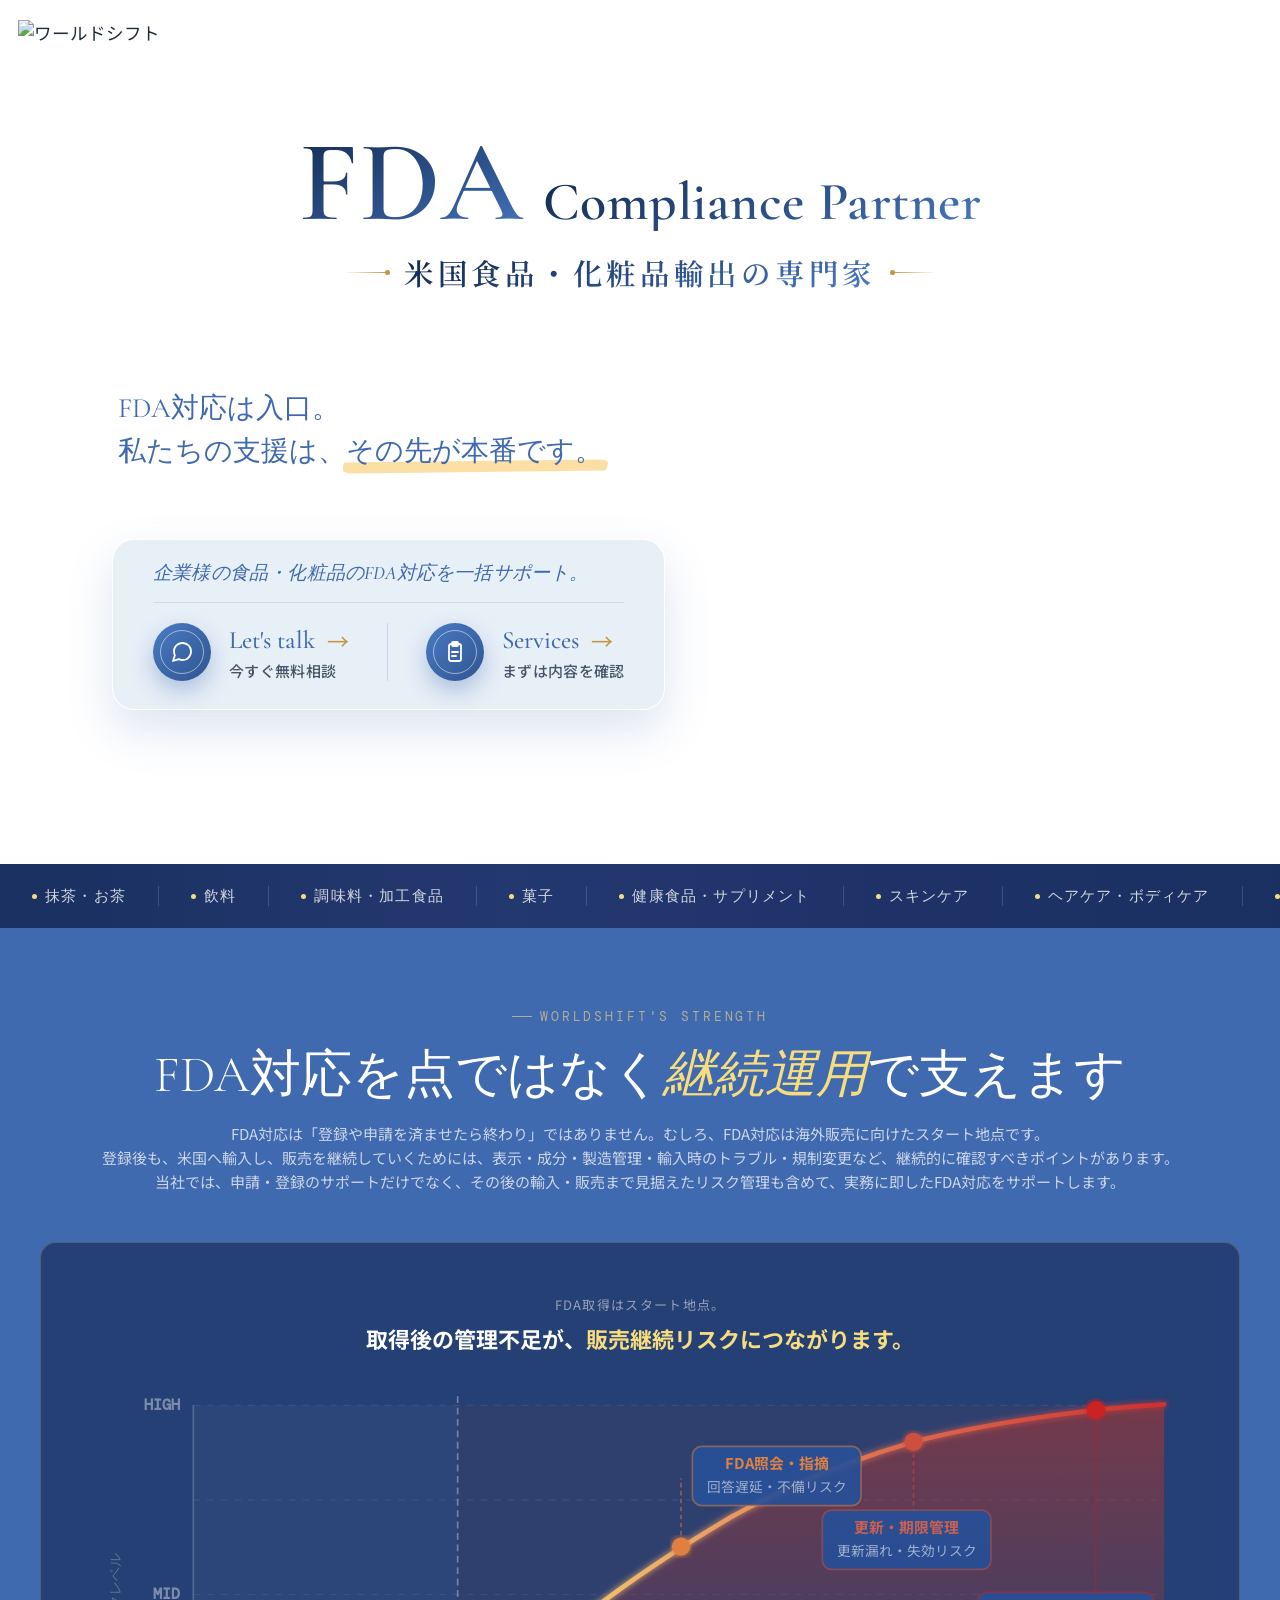
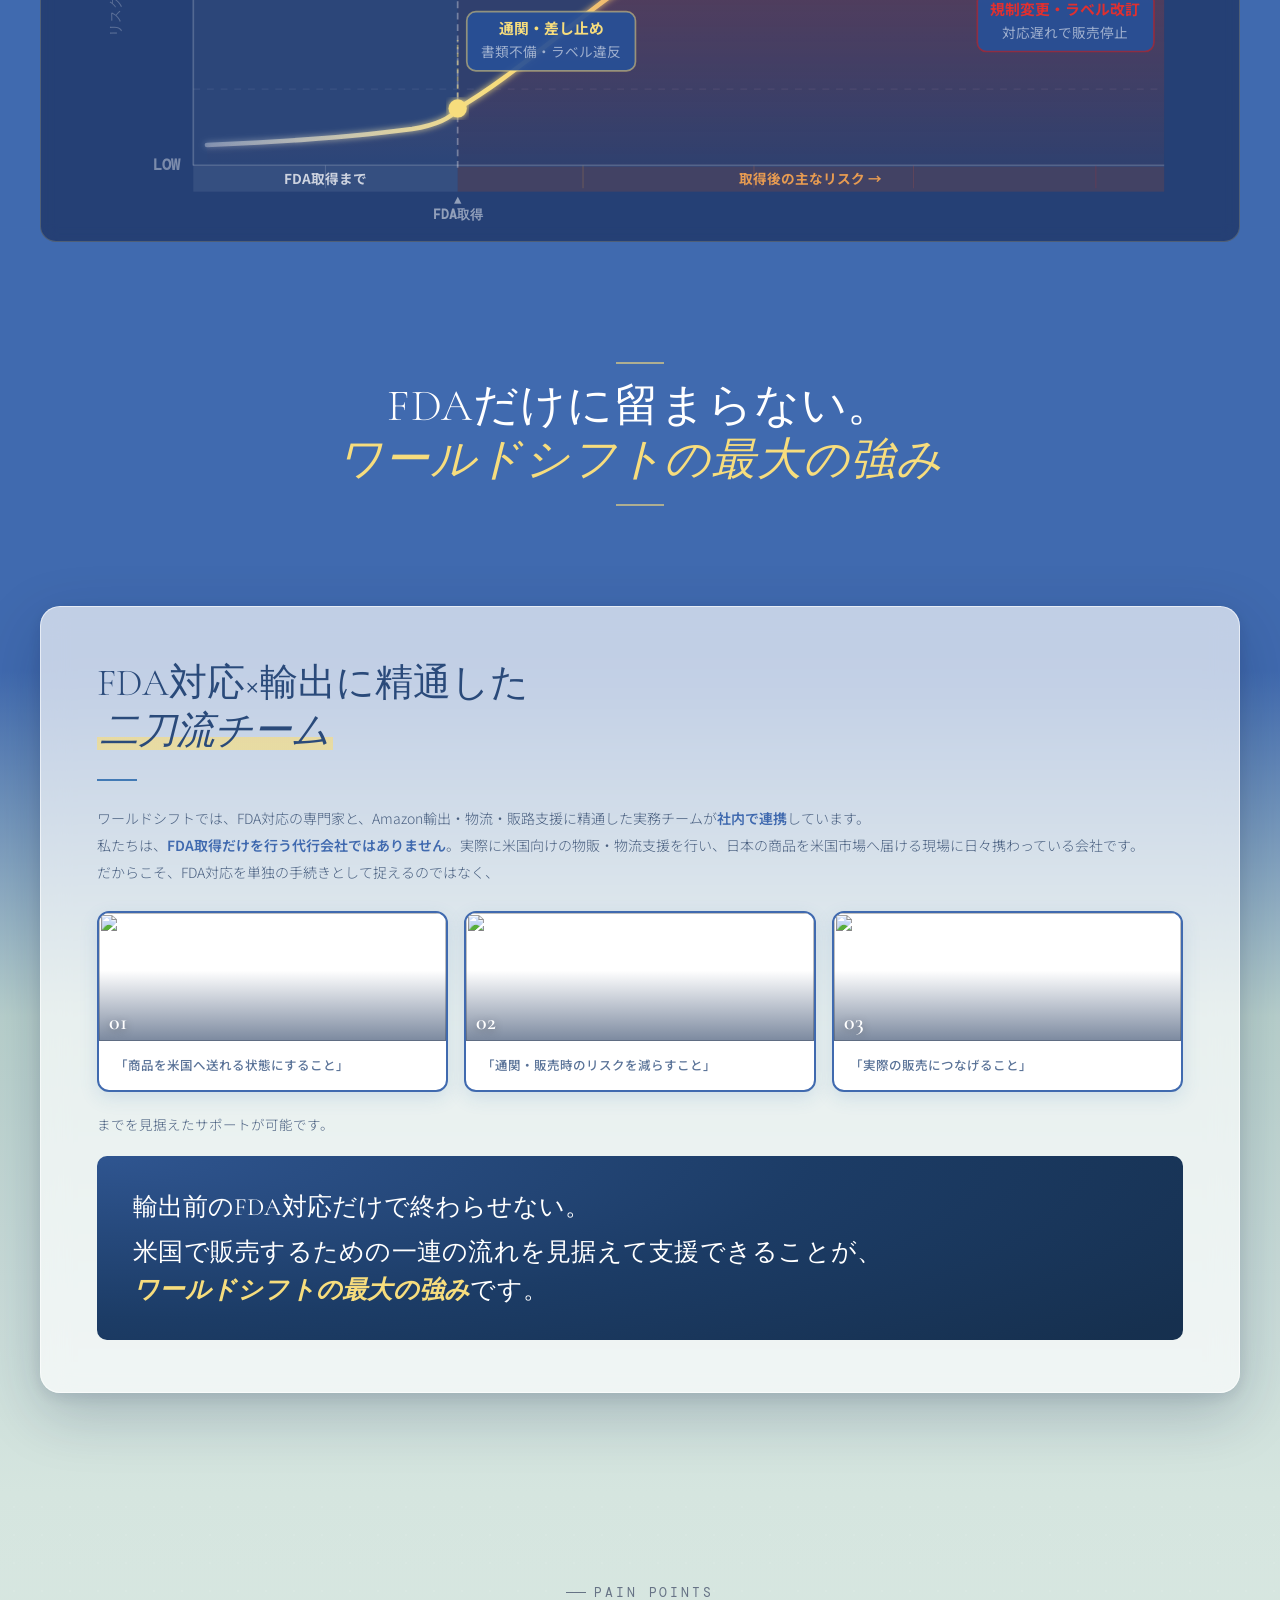
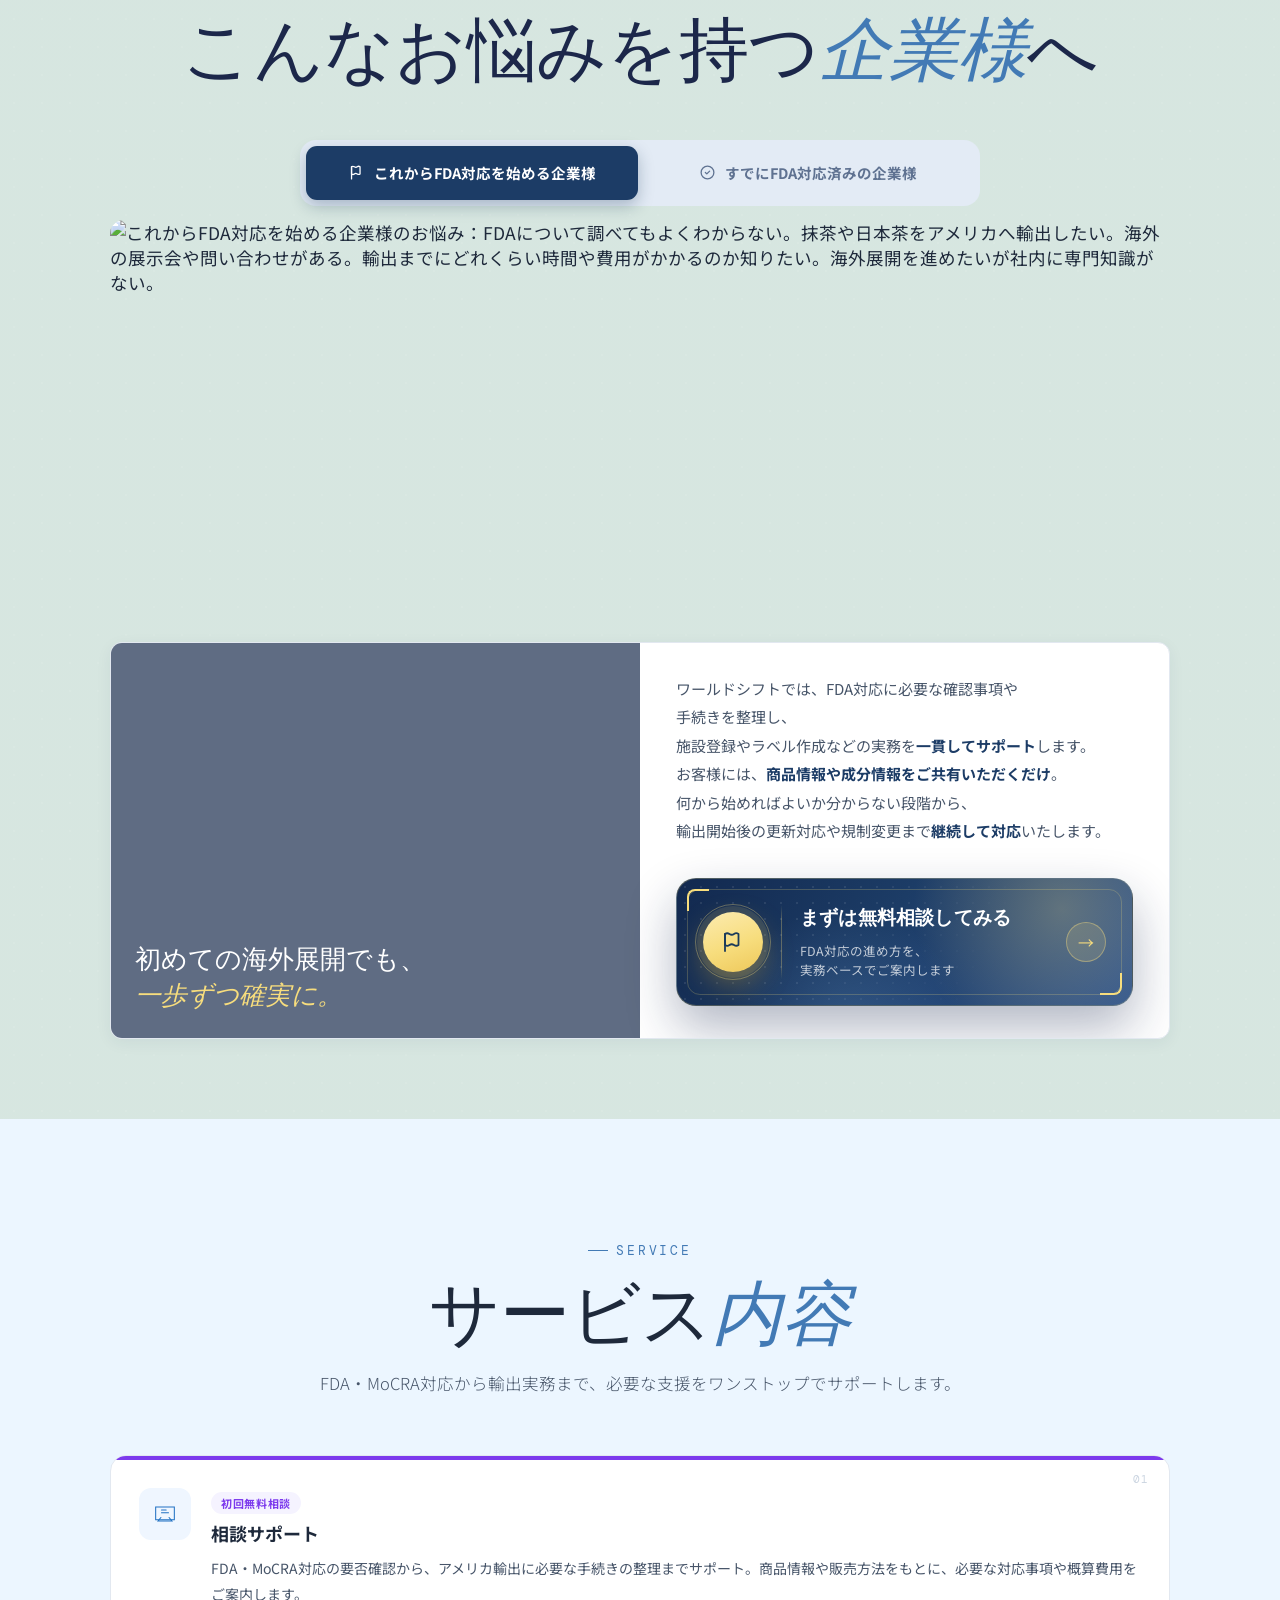
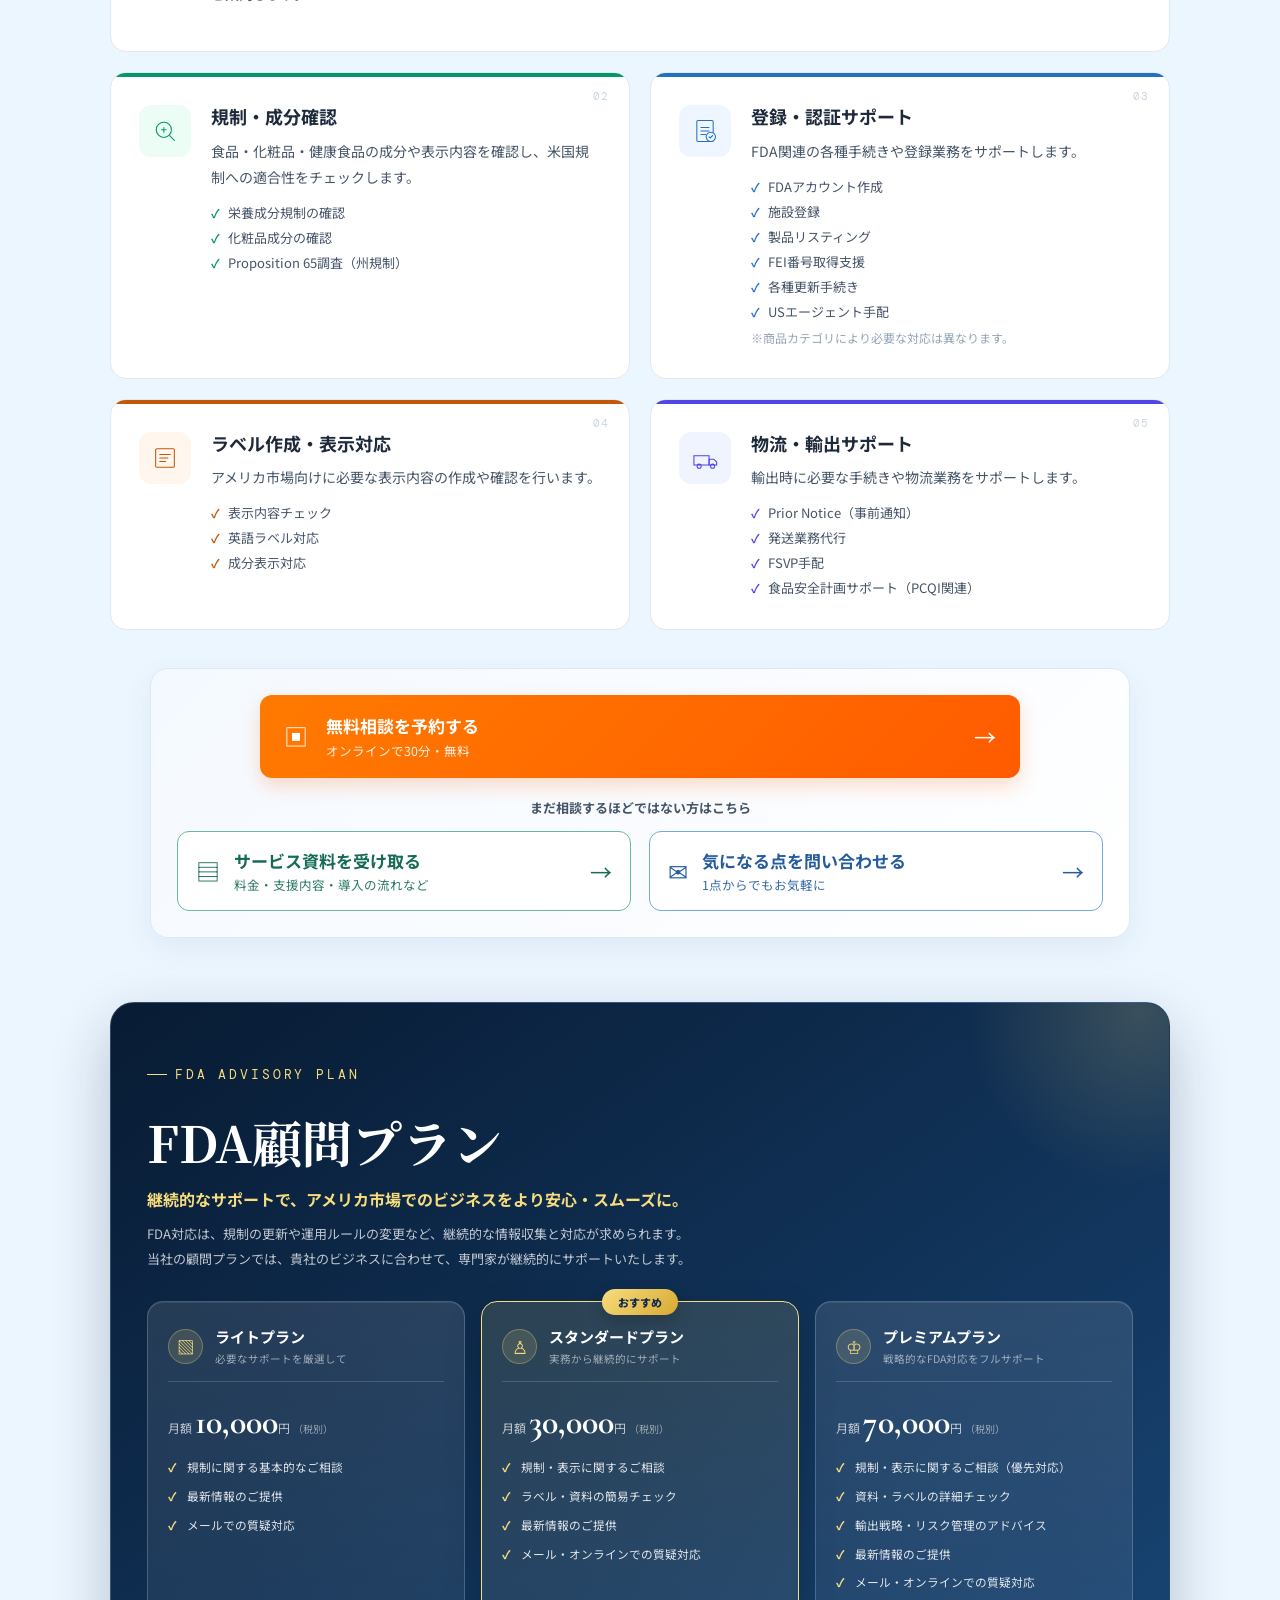
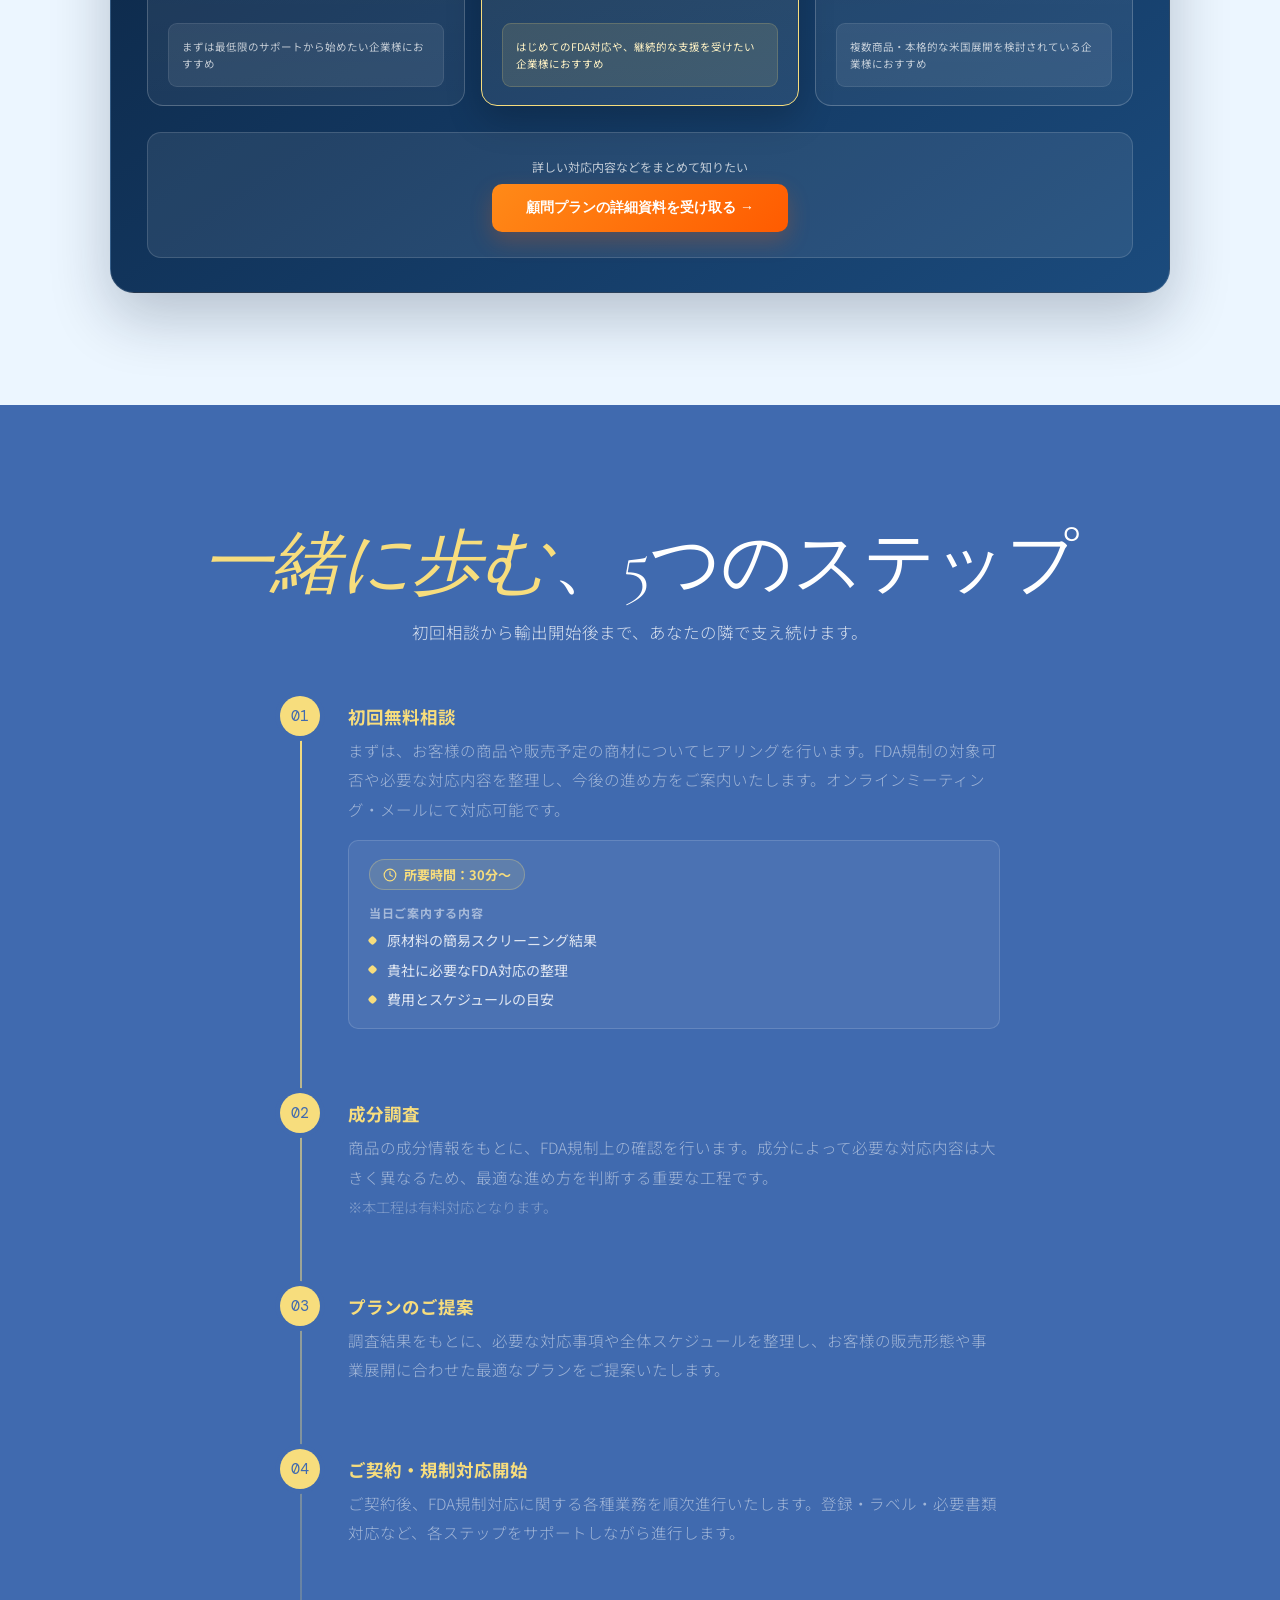
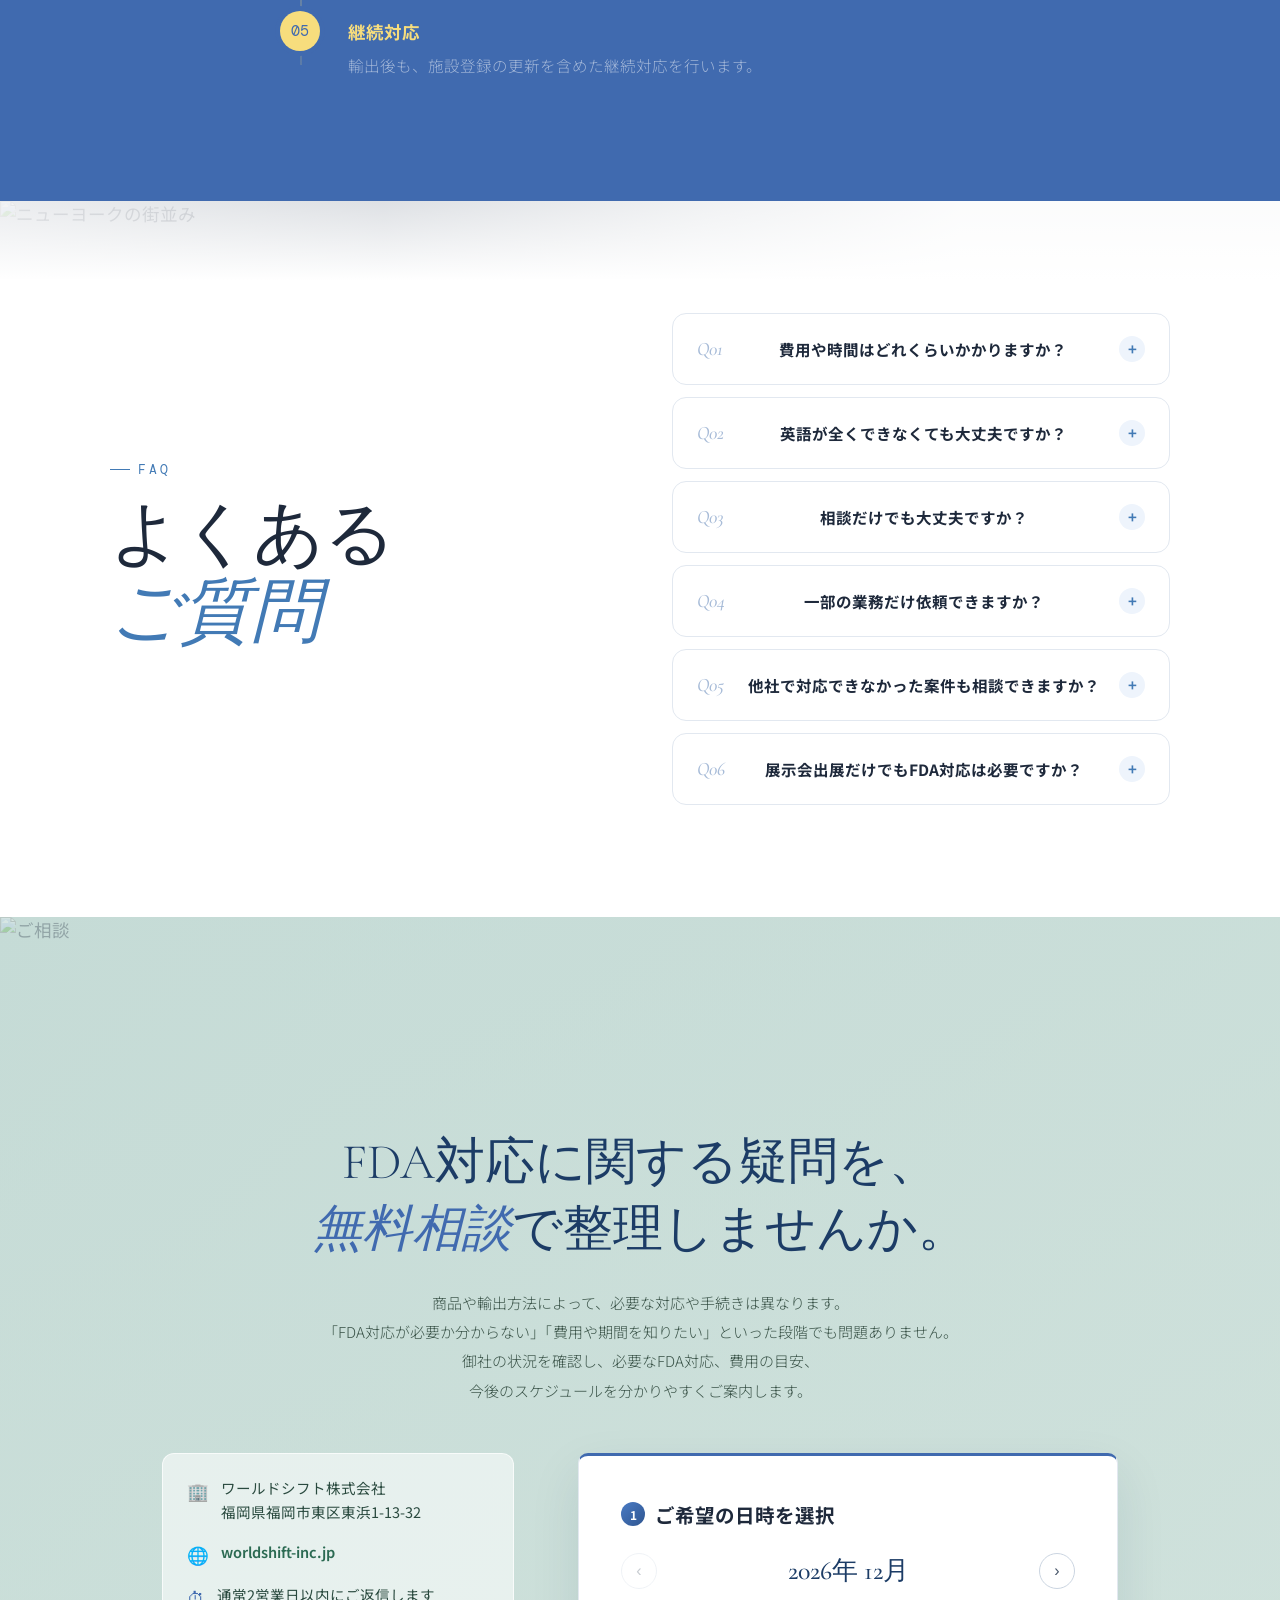
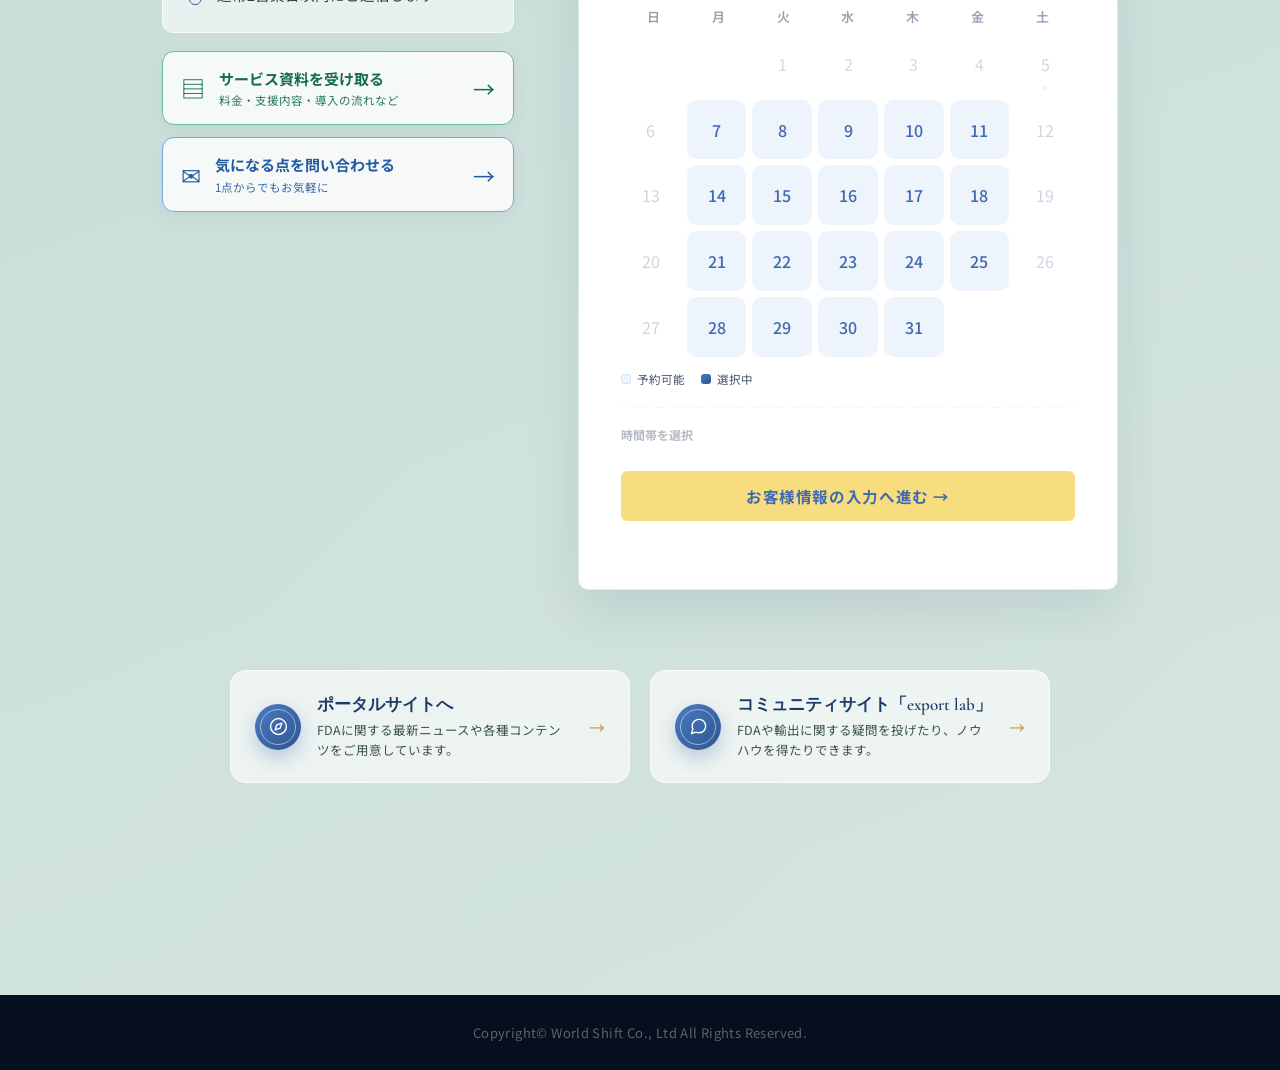
==== FDA LP/GA4_button_tracking_modified_files/index.html @ 15749143 "Add files via upload" ====
<!DOCTYPE html>
<html lang="ja">
<head>
<!-- Google Tag Manager -->
<script>(function(w,d,s,l,i){w[l]=w[l]||[];w[l].push({'gtm.start':
new Date().getTime(),event:'gtm.js'});var f=d.getElementsByTagName(s)[0],j=d.createElement(s),dl=l!='dataLayer'?'&l='+l:'';j.async=true;j.src='https://www.googletagmanager.com/gtm.js?id='+i+dl;f.parentNode.insertBefore(j,f);})(window,document,'script','dataLayer','GTM-KF2QCR2J');</script>
<!-- End Google Tag Manager -->

<!-- Google tag (gtag.js) -->
<script async src="https://www.googletagmanager.com/gtag/js?id=G-JLD56Z8ZR7"></script>
<script>
  window.dataLayer = window.dataLayer || [];
  function gtag(){dataLayer.push(arguments);}
  gtag('js', new Date());

  gtag('config', 'G-JLD56Z8ZR7');
</script>
<meta charset="UTF-8">
<meta name="viewport" content="width=device-width, initial-scale=1.0">
<title>FDA Compliance Partner | WorldShift</title>
<meta name="description" content="米国食品・化粧品輸出のFDA対応を専門家がサポート。施設登録・成分調査・ラベル作成から輸出後の更新対応まで、実務ベースで一貫してご案内します。まずは無料相談から。福岡のワールドシフト株式会社。">
<link rel="canonical" href="https://worldshift-inc.jp/fda/">
<link rel="icon" href="favicon.ico" sizes="any">
<link rel="icon" href="favicon-32.png" type="image/png" sizes="32x32">
<link rel="icon" href="favicon-16.png" type="image/png" sizes="16x16">
<link rel="apple-touch-icon" href="favicon-180.png">

<meta property="og:type" content="website">
<meta property="og:site_name" content="FDA Compliance Partner | WorldShift">
<meta property="og:title" content="FDA Compliance Partner | 米国食品・化粧品輸出の専門家">
<meta property="og:description" content="米国食品・化粧品輸出のFDA対応を専門家がサポート。施設登録・成分調査・ラベル作成から輸出後の更新対応まで、実務ベースで一貫してご案内します。まずは無料相談から。">
<meta property="og:url" content="https://worldshift-inc.jp/fda/">
<meta property="og:image" content="https://worldshift-inc.jp/fda/ogp-share.jpg">
<meta property="og:locale" content="ja_JP">

<meta name="twitter:card" content="summary_large_image">
<meta name="twitter:title" content="FDA Compliance Partner | 米国食品・化粧品輸出の専門家">
<meta name="twitter:description" content="米国食品・化粧品輸出のFDA対応を専門家がサポート。施設登録・成分調査・ラベル作成から輸出後の更新対応まで、実務ベースで一貫してご案内します。">
<meta name="twitter:image" content="https://worldshift-inc.jp/fda/ogp-share.jpg">
<link rel="preconnect" href="https://fonts.googleapis.com">
<link href="https://fonts.googleapis.com/css2?family=Cormorant+Garamond:ital,wght@0,300;0,400;0,600;1,300;1,400;1,600&family=Noto+Sans+JP:wght@300;400;500;700&family=Noto+Serif+JP:wght@500;600;700&family=DM+Mono:wght@300;400&display=swap" rel="stylesheet">
<style>
*,*::before,*::after{margin:0;padding:0;box-sizing:border-box}
html{scroll-behavior:smooth;font-size:17.5px}
:root{
  --navy:#406AAF; --navy2:#427AB5; --navy3:#6a9fd4;
  --blue:#427AB5; --blue2:#eef4fc; --blue3:#d0e2f5;
  --amber:#F7DD7D; --amber2:#FFF8E1;
  --white:#FFFFFF; --off:#FFE8BE; --light:#F1F5F9;
  --ink:#1E293B; --ink2:#475569; --ink3:#94A3B8;
  --border:#E2E8F0; --border2:#CBD5E1;
  --green:#059669; --greenl:#ECFDF5;
  --r:10px; --r2:6px;
}
body{font-family:'Noto Sans JP',sans-serif;color:var(--ink);background:var(--white);overflow-x:hidden;-webkit-font-smoothing:antialiased}
a{text-decoration:none;color:inherit}
img{max-width:100%;display:block}

/* ─── STICKY NAV ─── */
.nav{
  position:absolute;top:20px;left:18px;z-index:300;
}
.nav-logo img{height:26px;width:auto}
.nav-links{display:flex;align-items:center;gap:28px}
.nav-links a{font-size:14.5px;color:var(--ink2);transition:color .2s}
.nav-links a:hover{color:var(--blue)}
.nav-cta{background:var(--blue)!important;color:#fff!important;padding:9px 22px;border-radius:var(--r2);font-size:14.5px;font-weight:700}

/* ─── FLOAT BTN ─── */
.float-cta-group{
  position:fixed;top:0;right:28px;z-index:290;
  display:flex;gap:0;align-items:stretch;
  opacity:0;pointer-events:none;
  transition:opacity .3s ease, transform .3s ease;
  transform:translateY(-6px);
  background:#fff;
  border-radius:0 0 12px 12px;
  box-shadow:0 12px 26px rgba(15,45,79,.28);
  overflow:hidden;
}
.float-cta-group.visible{
  opacity:1;pointer-events:auto;
  transform:translateY(0);
}
.float-tile{
  display:flex;align-items:center;gap:10px;
  padding:14px 20px;
  transition:background .2s;
  white-space:nowrap;
}
.float-tile:hover{background:var(--light);}
.float-tile-mail{border-right:1px solid var(--border);}
.float-tile-icon{
  width:30px;height:30px;border-radius:8px;
  display:flex;align-items:center;justify-content:center;
  color:#fff;flex-shrink:0;
}
.float-tile-icon svg{width:16px;height:16px;}
.float-tile-mail .float-tile-icon{background:#1c3c66;}
.float-tile-ai .float-tile-icon{background:#c8933a;}
.float-tile-label{
  font-size:12.5px;font-weight:700;color:#1c274a;line-height:1.35;
  letter-spacing:.01em;
  white-space:nowrap;
}

/* ─── CHAPTER SYSTEM ─── */
/* 奇数章=白, 偶数章=ライト */
.ch{padding:112px 52px}
.ch.dark{background:#406AAF;padding:120px 52px}


/* ─── APPROACH (ワールドシフトの強み) ─── */
.approach-section{
  background:linear-gradient(160deg,#0B1F3A 0%,#152d52 100%);
  padding:100px 52px;
  position:relative;overflow:hidden;
}
.approach-bg-deco{
  position:absolute;top:-200px;right:-200px;
  width:560px;height:560px;border-radius:50%;
  border:1px solid rgba(247,221,125,.1);
  pointer-events:none;
}
.approach-bg-deco::before{
  content:'';position:absolute;inset:60px;
  border-radius:50%;border:1px solid rgba(247,221,125,.06);
}
.approach-bg-deco2{
  position:absolute;bottom:-180px;left:-160px;
  width:420px;height:420px;border-radius:50%;
  border:1px solid rgba(255,255,255,.05);
  pointer-events:none;
}
.approach-grid-3{
  display:grid;grid-template-columns:repeat(3,1fr);gap:24px;margin-bottom:32px;
  position:relative;z-index:1;
}
.approach-card{
  background:rgba(255,255,255,.05);border-radius:var(--r);overflow:hidden;
  border:1px solid rgba(255,255,255,.12);
  backdrop-filter:blur(8px);
  transition:box-shadow .25s,transform .25s,border-color .25s,background .25s;
  position:relative;z-index:1;
}
.approach-card:hover{
  box-shadow:0 16px 44px rgba(15,40,70,.38);transform:translateY(-5px);
  border-color:rgba(247,221,125,.5);background:rgba(255,255,255,.08);
}
.approach-photo{
  position:relative;height:180px;overflow:hidden;
  display:flex;align-items:center;justify-content:flex-end;
  padding-right:28px;
}
.approach-photo-1{background:linear-gradient(135deg,#1d4488 0%,#0B1F3A 70%)}
.approach-photo-2{background:linear-gradient(135deg,#1a3a6b 0%,#0d2548 70%)}
.approach-photo-3{background:linear-gradient(135deg,#15315c 0%,#0B1F3A 70%)}
.approach-photo::before{
  content:'';position:absolute;inset:0;
  background-image:
    radial-gradient(circle at 15% 30%,rgba(247,221,125,.12),transparent 40%),
    repeating-linear-gradient(45deg,rgba(255,255,255,.025) 0,rgba(255,255,255,.025) 1px,transparent 1px,transparent 18px);
}
.approach-icon{
  position:relative;z-index:1;
  width:88px;height:88px;
  display:flex;align-items:center;justify-content:center;
  color:rgba(255,255,255,.85);
  transition:transform .4s;
}
.approach-icon svg{width:100%;height:100%}
.approach-card:hover .approach-icon{transform:scale(1.08) translateY(-2px)}
.approach-num{
  position:absolute;bottom:14px;left:18px;z-index:1;
  font-family:'Cormorant Garamond',serif;font-size:38px;font-weight:300;
  color:#F7DD7D;line-height:1;
}
.approach-content{padding:26px 24px 24px}
.approach-t{font-size:17px;font-weight:700;color:#fff;margin-bottom:12px;line-height:1.4}
.approach-d{font-size:15px;color:rgba(255,255,255,.75);line-height:1.9;font-weight:300}
.approach-point{
  margin-top:16px;padding-top:14px;border-top:1px solid rgba(255,255,255,.12);
  font-size:14px;color:#F7DD7D;font-weight:700;
  display:flex;align-items:center;gap:6px;
}
.approach-point::before{content:'→';font-size:14.5px}

/* 引用 */
.approach-quote{
  background:rgba(255,255,255,.06);
  border:1px solid rgba(247,221,125,.2);
  border-radius:var(--r);
  padding:44px 52px;
  position:relative;overflow:hidden;z-index:1;
  text-align:center;
}
.approach-quote::before{
  content:'';position:absolute;inset:0;
  background:radial-gradient(circle at 50% 0%,rgba(247,221,125,.18),transparent 60%);
  pointer-events:none;
}
.approach-quote-text{
  position:relative;z-index:1;
  font-family:'Cormorant Garamond',serif;
  font-size:clamp(20px,2.4vw,30px);font-weight:300;font-style:italic;
  color:#fff;line-height:1.7;
}
.approach-quote-text em{font-style:italic;color:#F7DD7D}

.ch.light{background:var(--off)}
.ch-fade-from-dark{
  position:relative;
}
.ch-fade-from-dark::before{
  content:'';position:absolute;top:0;left:0;right:0;height:80px;
  background:linear-gradient(to bottom,rgba(11,31,58,.3),transparent);
  pointer-events:none;
}
.ch-fade-to-dark{position:relative}
.ch-fade-to-dark::before{
  content:'';position:absolute;top:0;left:0;right:0;height:160px;
  background:linear-gradient(to bottom,#ecf6ff 0%,rgba(236,246,255,.5) 40%,transparent 100%);
  pointer-events:none;z-index:1;
}
.ch-inner{max-width:1060px;margin:0 auto}

/* chapter label */
.ch-label{
  display:inline-flex;align-items:center;gap:8px;
  font-family:'DM Mono',monospace;font-size:13px;
  letter-spacing:.22em;color:var(--blue);
  margin-bottom:18px;
}
.ch-label.light-text{color:rgba(255,255,255,.45)}
.ch-label::before{content:'';display:block;width:20px;height:1px;background:currentColor}

/* display headline */
.display{
  font-family:'Cormorant Garamond',serif;
  font-size:clamp(40px,5.5vw,70px);
  font-weight:300;line-height:1.12;letter-spacing:-.01em;
}
.display em{font-style:italic;color:var(--blue)}
.display.white{color:#fff}
.display.white em{font-style:italic;color:#F7DD7D;}

/* subtitle */
.subtitle{
  font-family:'Cormorant Garamond',serif;
  font-size:clamp(26px,3.5vw,42px);
  font-weight:300;line-height:1.3;
}
.subtitle em{font-style:italic;color:var(--blue)}

/* body */
.body{font-size:16.5px;line-height:1.95;color:var(--ink2);font-weight:300}
.body.white{color:rgba(255,255,255,.78)}
.rule{width:36px;height:2px;background:var(--blue);margin:24px 0}
.rule.amber{background:var(--amber)}

/* ─── HERO ─── */
.hero{
  position:relative;
  display:flex;flex-direction:column;
  overflow:hidden;
}
.hero-photo{display:none;}
.hero-overlay{display:none;}

/* 全画面コラージュ背景 */
.hero-collage{
  position:absolute;inset:0;
  z-index:0;
  overflow:hidden;
}
.hero-collage-img{
  position:absolute;inset:0;
  width:100%;height:100%;
  background-size:cover;
  background-repeat:no-repeat;
  background-position:center center;
  background-image:url('FDALPTOP.png');
  opacity:1;
  mask-image:none;
}

/* 左→右にフェードする薄ブルーオーバーレイ */
.hero-collage-overlay{
  position:absolute;inset:0;z-index:1;
  background:
    radial-gradient(ellipse 65% 55% at 58% 12%, rgba(255,255,255,.98), transparent 80%),
    linear-gradient(90deg,
      rgba(255,255,255,0.99) 0%,
      rgba(255,255,255,0.95) 24%,
      rgba(255,255,255,0.85) 42%,
      rgba(255,255,255,0.65) 58%,
      rgba(255,255,255,0.4) 68%,
      rgba(255,255,255,0.1) 82%,
      transparent 92%
    );
}
.hero-collage-grid{display:none;}

/* メインレイアウト */
.hero-inner{
  position:relative;z-index:3;
  display:flex;flex-direction:column;justify-content:center;align-items:flex-start;
  min-height:96vh;
  padding:0;
  text-align:left;
}
.hero-left{
  display:flex;flex-direction:column;justify-content:center;
  padding:66px 64px 2px 72px;
  max-width:660px;
  width:55%;
}
.hero-left::after{display:none;}
.hero-right{display:none;}
.hero-right-photo{display:none;}
.hero-right-overlay{display:none;}

h1.hero-h{
  font-family:'Cormorant Garamond',serif;
  font-weight:300;line-height:1.1;letter-spacing:-.01em;
  margin-top:-28px;
  margin-bottom:28px;
  text-align:center;
  width:100%;
  align-self:stretch;
}
.hero-h-fda{
  display:inline-block;
  font-family:'Cormorant Garamond',serif;
  font-weight:600;font-style:normal;
  font-size:clamp(76px,9vw,158px);
  background:linear-gradient(155deg,#12294f 0%,#2f5590 60%,#4a7bc4 100%);
  -webkit-background-clip:text;background-clip:text;color:transparent;
  letter-spacing:.01em;
  margin-right:.16em;
  position:relative;
}
.hero-h-cp{
  display:inline-block;
  font-family:'Cormorant Garamond',serif;
  font-weight:600;font-style:normal;
  font-size:clamp(36px,4.2vw,70px);
  background:linear-gradient(155deg,#12294f 0%,#2f5590 60%,#4a7bc4 100%);
  -webkit-background-clip:text;background-clip:text;color:transparent;
  letter-spacing:.01em;
}
.hero-h-jp{
  display:flex;align-items:center;justify-content:center;gap:16px;
  font-family:'Noto Serif JP','Cormorant Garamond',serif;
  font-weight:600;
  font-size:clamp(20px,2.3vw,34px);
  letter-spacing:.16em;
  margin-top:10px;
}
.hero-h-jp-text{
  background:linear-gradient(155deg,#12294f 0%,#2f5590 60%,#4a7bc4 100%);
  -webkit-background-clip:text;background-clip:text;color:transparent;
}
.hero-h-line{
  display:inline-block;width:44px;height:1px;flex-shrink:0;
  background:linear-gradient(to right, transparent, #c8933a);
  position:relative;
}
.hero-h-line::after{
  content:'';position:absolute;top:-2px;width:5px;height:5px;border-radius:50%;background:#c8933a;
}
.hero-h-jp .hero-h-line:first-child::after{right:-2px;}
.hero-h-jp .hero-h-line:last-child{background:linear-gradient(to left, transparent, #c8933a);}
.hero-h-jp .hero-h-line:last-child::after{left:-2px;}
@keyframes heroFadeUp{
  from{opacity:0;transform:translateY(24px)}
  to{opacity:1;transform:translateY(0)}
}
h1.hero-h{animation:heroFadeUp .9s ease both;animation-delay:.1s}
.hero-h-sub-wrap{animation:heroFadeUp .9s ease both;animation-delay:.2s}
.catch-row{animation:heroFadeUp .9s ease both;animation-delay:.3s}
.hero-bottom-row,.hero-cta-panel{animation:heroFadeUp .9s ease both;animation-delay:.4s}

.hero-h-main{
  display:block;
  font-size:clamp(48px,6.4vw,92px);
  font-weight:400;color:var(--navy);
  white-space:nowrap;
  letter-spacing:.01em;
  text-shadow:0 4px 24px rgba(64,106,175,.32),0 1px 0 rgba(64,106,175,.15);
}
.hero-h-sub-wrap{
  display:flex;align-items:center;
  margin-top:10px;margin-bottom:44px;
}
.hero-h-sub{
  display:inline-block;
  font-family:'Noto Sans JP',sans-serif;
  font-size:clamp(13px,1.1vw,16px);
  font-weight:400;color:var(--ink2);
  letter-spacing:.1em;
  padding-top:10px;
  border-top:2px solid #427AB5;
}

/* バッジ */
.hero-badges{
  display:flex;gap:8px;flex-wrap:wrap;margin-bottom:24px;
  animation:heroFadeUp .9s ease both;animation-delay:.25s;
}
.hero-badge{
  display:inline-flex;align-items:center;gap:6px;
  background:rgba(26,95,168,.08);
  border:1px solid rgba(26,95,168,.2);
  border-radius:20px;padding:5px 14px;
  font-size:12px;font-weight:600;
  color:var(--navy);
  letter-spacing:.05em;
  backdrop-filter:blur(4px);
}
.hero-badge span{font-size:13px;}

/* キャッチフレーズ */
.catch-row{
  display:flex;flex-direction:column;gap:0;margin-top:4px;margin-bottom:48px;margin-left:46px;
}
.catch-area{
  position:relative;width:100%;padding:0;
  text-align:left;
  display:flex;justify-content:flex-start;align-items:flex-start;
}
.catch-area::before,.catch-area::after{display:none;}
.catch-orb{display:none;}

/* 本文＋ボタン */
.hero-bottom-row{
  display:flex;flex-direction:row;align-items:center;gap:16px;flex-wrap:wrap;
}
.hero-cta-panel{
  display:inline-flex;flex-direction:column;align-items:stretch;
  background:rgba(225,235,245,.78);
  backdrop-filter:blur(14px);
  border:1px solid rgba(255,255,255,.9);
  border-radius:22px;
  box-shadow:0 20px 46px rgba(64,106,175,.18);
  padding:20px 40px 28px;
  max-width:none;
  width:fit-content;
  margin-top:18px;
  margin-left:40px;
  margin-bottom:4px;
}
.hero-cta-tagline-in{
  font-family:'Cormorant Garamond',serif;
  font-style:italic;font-weight:500;
  font-size:19px;color:var(--navy);letter-spacing:.01em;
  padding-bottom:16px;margin-bottom:20px;
  border-bottom:1px solid rgba(64,106,175,.16);
  white-space:nowrap;
}
.hero-cta-items-row{
  display:flex;align-items:center;
}
.hero-cta-item{
  display:flex;align-items:center;gap:18px;
  cursor:pointer;transition:transform .25s;
  white-space:nowrap;
}
.hero-cta-item:hover{transform:translateY(-3px);}
.hero-cta-item:hover .hero-cta-title{color:#2a4a7a;}
.hero-cta-item:hover .hero-cta-arrow{transform:translateX(3px);}
.hero-cta-item:first-child{
  border-right:1px solid rgba(64,106,175,.18);
  padding-right:38px;
  margin-right:38px;
}
.hero-cta-item:last-child{padding-left:0;}
.hero-cta-icon{
  position:relative;
  width:58px;height:58px;border-radius:50%;flex-shrink:0;
  background:linear-gradient(135deg,#4a7bc4,#2f5590);
  color:#fff;
  display:flex;align-items:center;justify-content:center;
  box-shadow:0 10px 22px rgba(64,106,175,.35);
}
.hero-cta-icon::before{
  content:'';
  position:absolute;inset:7px;
  border-radius:50%;
  border:1.5px solid rgba(255,255,255,.5);
  pointer-events:none;
}
.hero-cta-icon svg{width:24px;height:24px;}
.hero-cta-text{flex:none;min-width:0;}
.hero-cta-top{
  display:flex;align-items:center;gap:12px;margin-bottom:4px;
}
.hero-cta-title{
  font-family:'Cormorant Garamond',serif;
  font-size:25px;color:var(--navy);font-style:normal;font-weight:500;
  transition:color .25s;white-space:nowrap;
}
.hero-cta-arrow{
  color:#c8933a;font-size:22px;flex-shrink:0;
  transition:transform .25s;
}
.hero-cta-label{
  font-size:15px;color:var(--ink2);letter-spacing:.02em;font-weight:500;white-space:nowrap;
}
@media(max-width:640px){
  /* 追尾CTAバーを画面中央に */
  .float-cta-group{left:50%;right:auto;transform:translate(-50%,-6px);}
  .float-cta-group.visible{transform:translate(-50%,0);}

  /* ─── スマホ専用レイアウト（PC版のスタイルには影響しません） ─── */
  /* TOPの枠の縦サイズは、画像（hero-mobile.png：941×1672）の比率を最低ラインとして確保する。
     見出し・キャッチコピー・CTAは上側にまとめて配置し、下側は空けて画像を見せる。 */
  .hero{aspect-ratio:auto;height:auto;max-height:none;min-height:0;overflow:visible;}
  .hero-collage,.hero-collage-overlay,.hero-collage-grid{top:0;bottom:auto;height:177.7vw;}
  .hero-inner{flex:none;height:auto;min-height:0;justify-content:flex-start;padding:28px 0 0;align-items:center;text-align:center;}
  .hero-left{align-items:center;text-align:center;justify-content:flex-start;flex:none;width:100%;padding:0 20px;}
  h1.hero-h{text-align:center;}
  .hero-h-sub-wrap{justify-content:center;}
  .catch-row{margin-left:0;align-items:center;margin-bottom:0;}
  .catch-area{justify-content:center;text-align:center;}
  .hero-bottom-row{justify-content:center;}

  /* 画像はコンテナと同じ比率なので、切り取りも余白も発生しない */
  .hero-collage-img{background-position:center 100%;background-size:cover;background-image:url('hero-mobile.png');}
  .hero-collage-overlay{
    background:
      radial-gradient(ellipse 90% 60% at 50% 15%, rgba(255,255,255,.98), transparent 75%),
      linear-gradient(180deg,
        rgba(255,255,255,.97) 0%,
        rgba(255,255,255,.9) 20%,
        rgba(255,255,255,.6) 38%,
        rgba(255,255,255,.15) 52%,
        rgba(255,255,255,0) 62%,
        rgba(255,255,255,0) 100%
      );
  }

  /* CTAパネルを中央寄せ・横並び2列に（バナーとの距離を詰める） */
  .hero-cta-panel{
    margin-left:0;margin-right:0;margin-inline:auto;
    margin-top:80px;margin-bottom:-34px;
    width:100%;max-width:400px;
    padding:16px 14px 12px;border-radius:20px;
  }
  .hero-cta-tagline-in{
    text-align:center;font-size:13.5px;
    white-space:normal;line-height:1.5;
  }
  .hero-cta-items-row{flex-direction:row;align-items:stretch;gap:0;}
  .hero-cta-item{flex:1 1 0;min-width:0;flex-direction:column;text-align:center;gap:6px;}
  .hero-cta-item:first-child{
    border-right:1px solid rgba(64,106,175,.18);border-bottom:none;
    padding-right:8px;margin-right:8px;padding-bottom:0;margin-bottom:0;
  }
  .hero-cta-item:last-child{padding-left:8px;}
  .hero-cta-top{justify-content:center;gap:4px;}
  .hero-cta-icon{width:38px;height:38px;}
  .hero-cta-icon svg{width:17px;height:17px;}
  .hero-cta-title{font-size:15px;white-space:nowrap;}
  .hero-cta-arrow{font-size:15px;}
  .hero-cta-label{font-size:10.5px;white-space:normal;}
}
.hero-sub{
  font-size:14.5px;color:var(--ink2);line-height:1.95;font-weight:300;
  max-width:460px;
}
.tagline-break{display:none;}
@media(max-width:640px){
  .tagline-break{display:block;}
}
.btn-amber{
  display:inline-flex;align-items:center;gap:9px;
  background:linear-gradient(135deg,#FCEBB0 0%,#F7DD7D 45%,#EEC85A 100%);
  color:#1a3a5a;
  padding:15px 34px;border-radius:12px;
  font-size:14px;font-weight:700;letter-spacing:.03em;transition:all .25s;
  box-shadow:0 10px 24px rgba(217,168,45,.28),inset 0 1px 0 rgba(255,255,255,.7);
  border:1px solid rgba(217,168,45,.25);
}
.btn-amber:hover{background:linear-gradient(135deg,#FDF2CB 0%,#FBE8A6 45%,#F3D26E 100%);box-shadow:0 14px 32px rgba(217,168,45,.38),inset 0 1px 0 rgba(255,255,255,.8);transform:translateY(-2px)}
.btn-outline-navy{
  display:inline-flex;align-items:center;gap:9px;
  background:rgba(255,255,255,.5);color:var(--navy);
  border:1.5px solid rgba(64,106,175,.4);
  padding:14px 32px;border-radius:12px;
  font-size:14px;font-weight:600;letter-spacing:.03em;transition:all .25s;
}
.btn-outline-navy:hover{background:#406AAF;border-color:#406AAF;color:#fff;transform:translateY(-2px);box-shadow:0 10px 24px rgba(64,106,175,.25);}

/* タグ行 */
.hero-tag-bar{
  overflow:hidden;
  background:linear-gradient(90deg, #1a3060 0%, #243870 40%, #1e3268 70%, #1a3060 100%);
  border-top:none;
  padding:22px 0;
  width:100%;
  position:relative;z-index:3;
  animation:heroFadeUp .9s ease both;animation-delay:.6s;
}
.hero-tag-track{
  display:flex;align-items:center;
  width:max-content;
  animation:tagScroll 36s linear infinite;
}
@keyframes tagScroll{
  from{transform:translateX(0)}
  to{transform:translateX(-50%)}
}
.hero-tag{
  font-family:'DM Mono',monospace;font-size:15px;letter-spacing:.08em;
  color:rgba(255,255,255,.8);
  padding:0 32px;display:flex;align-items:center;gap:8px;white-space:nowrap;
  border-right:1px solid rgba(255,255,255,.15);flex-shrink:0;
}
.hero-tag .dot{width:5px;height:5px;border-radius:50%;background:#F7DD7D;flex-shrink:0}

/* ─── キャッチフレーズ ─── */
.catch-text{
  font-family:'Cormorant Garamond',serif;
  font-size:clamp(16px,1.6vw,24px);
  font-weight:300;color:var(--ink);
  line-height:1.7;text-align:left;
  width:100%;display:block;
}
.hero-left .catch-text{
  color:var(--navy);
  font-size:clamp(17px,2.2vw,28px);
  font-weight:400;
  text-align:left;
}
.catch-underline{
  position:relative;
  display:inline-block;
  z-index:0;
}
.catch-underline::before{
  content:'';
  position:absolute;
  left:-3px;right:-5px;bottom:.03em;
  height:.4em;
  background:rgba(247,197,90,.55);
  border-radius:2px 9px 4px 10px/7px 3px 9px 4px;
  transform:rotate(-.7deg);
  z-index:-1;
  mix-blend-mode:multiply;
}

@media(max-width:768px){
  .hero-inner{min-height:auto;}
}





/* ─── キャッチフレーズ ─── */
.catch-text{
  font-family:'Cormorant Garamond',serif;
  font-size:clamp(28px,4.4vw,58px);
  font-weight:300;
  color:#fff;
  line-height:1.55;
  opacity:1;
  position:relative;z-index:2;
  text-align:center;
  width:100%;
  display:block;
  margin:0 auto;
  left:0;right:0;
}
.catch-line1{
  font-size:.72em;
  color:rgba(255,255,255,.55);
  letter-spacing:.06em;
  display:block;margin-bottom:6px;
  font-weight:300;
}
.catch-line2{
  display:inline;
  font-size:1em;
  font-weight:400;
  color:#fff;
  letter-spacing:.02em;
}
.catch-line2::after{
  content:'';
  position:absolute;bottom:0;left:50%;transform:translateX(-50%);
  width:48px;height:2px;
  background:var(--amber);
}
.catch-line2 em{
  font-style:italic;
  color:var(--amber);
}
/* ─ キャッチフレーズ ─ */
.catch-switcher{display:flex;gap:8px;margin-bottom:16px;flex-wrap:wrap}
/* ─ ボタン ─ */
.hero-btns{display:flex;gap:14px;flex-wrap:wrap}
.btn-amber{
  display:inline-flex;align-items:center;gap:9px;
  background:linear-gradient(135deg,#FCEBB0 0%,#F7DD7D 45%,#EEC85A 100%);
  color:#1a3a5a;
  padding:15px 34px;border-radius:12px;
  font-size:14px;font-weight:700;letter-spacing:.03em;transition:all .25s;
  box-shadow:0 10px 24px rgba(217,168,45,.28),inset 0 1px 0 rgba(255,255,255,.7);
  border:1px solid rgba(217,168,45,.25);
}
.btn-amber:hover{background:linear-gradient(135deg,#FDF2CB 0%,#FBE8A6 45%,#F3D26E 100%);box-shadow:0 14px 32px rgba(217,168,45,.38),inset 0 1px 0 rgba(255,255,255,.8);transform:translateY(-2px)}
/* ─── CHAPTER 1: 課題（写真フル幅） ─── */
.fullphoto{
  position:relative;min-height:640px;overflow:hidden;
  display:flex;align-items:center;
  padding:120px 0;
}
.fullphoto img{position:absolute;inset:0;width:100%;height:100%;object-fit:cover;z-index:0}
.fullphoto-overlay{
  position:absolute;inset:0;
  background:linear-gradient(100deg,rgba(7,19,37,.78) 0%,rgba(11,31,58,.62) 45%,rgba(11,31,58,.35) 100%);
}
.fullphoto-fade-top{
  position:absolute;top:0;left:0;right:0;height:160px;
  background:linear-gradient(to bottom,#0B1F3A,transparent);
  z-index:1;
}
.fullphoto-fade-bottom{
  position:absolute;bottom:0;left:0;right:0;height:140px;
  background:linear-gradient(to top,#0B1F3A,transparent);
  z-index:1;
}
.fullphoto-content{
  position:relative;z-index:2;
  max-width:1060px;margin:0 auto;padding:0 52px;width:100%;
}

/* ─── PAIN ─── */
.pain-grid{display:grid;grid-template-columns:repeat(4,1fr);gap:14px;margin-top:48px}
.pain-card{
  background:var(--white);border:1px solid var(--border);
  border-radius:var(--r);padding:24px 20px;
  transition:border-color .25s,transform .25s,box-shadow .25s;
  position:relative;
}
.pain-card:hover{border-color:var(--blue);transform:translateY(-3px);box-shadow:0 10px 28px rgba(37,99,235,.1)}
.pain-num{
  position:absolute;top:18px;right:20px;
  font-family:'DM Mono',monospace;font-size:14px;
  color:var(--border2);letter-spacing:.05em;
}
.pain-emoji{
  width:42px;height:42px;border-radius:10px;
  background:var(--blue2);
  display:flex;align-items:center;justify-content:center;
  font-size:21.5px;margin-bottom:16px;
}
.pain-t{font-size:15.5px;font-weight:500;color:var(--ink);line-height:1.75}

/* CTAカード（パインカードと並ぶ最後のカード） */
.pain-card-cta{
  background:#406AAF;border-color:var(--navy);
  display:flex;align-items:center;justify-content:center;
}
.pain-card-cta:hover{transform:translateY(-3px);box-shadow:0 10px 28px rgba(11,31,58,.25);border-color:var(--navy)}
.pain-cta-inner{text-align:center;width:100%}
.pain-cta-t{
  font-size:14px;color:rgba(255,255,255,.9);line-height:1.7;
  font-weight:500;margin-bottom:16px;
}
.pain-cta-btn{
  display:inline-flex;align-items:center;gap:6px;
  background:var(--amber);color:var(--navy);
  padding:9px 18px;border-radius:20px;
  font-size:13px;font-weight:700;
  transition:opacity .2s;
}
.pain-cta-btn:hover{opacity:.85}

/* ─── CHAPTER 2: 出会い（写真サイドバイサイド） ─── */
.encounter-section{
  position:relative;overflow:hidden;
  background:var(--white);
  padding:88px 52px;
}
.encounter-inner{
  position:relative;z-index:1;
  max-width:1060px;margin:0 auto;width:100%;
}
.enc-text{display:flex;flex-direction:column;align-items:center}

/* ─── SERVICE LIST ─── */
/* 陳列棚風サービスグリッド */
.svc-shelf-header{
  display:flex;justify-content:space-between;align-items:flex-end;
  gap:32px;margin-bottom:24px;flex-wrap:wrap;
}
.svc-shelf{
  display:grid;grid-template-columns:repeat(2,1fr);gap:16px;
  grid-auto-rows:1fr;
}
.svc-item-card{
  background:var(--white);border:1px solid var(--border);
  border-radius:var(--r);padding:28px;
  display:flex;flex-direction:column;
  position:relative;overflow:hidden;
  min-height:220px;
  transition:box-shadow .25s,transform .25s,border-color .25s;
}
.svc-item-card:hover{
  box-shadow:0 14px 36px rgba(11,31,58,.1);transform:translateY(-4px);
  border-color:var(--blue);
}
.svc-item-card-wide{grid-column:span 2}
.svc-item-top{
  display:flex;justify-content:space-between;align-items:flex-start;
  margin-bottom:18px;
}
.svc-item-icon{
  width:40px;height:40px;color:var(--blue);
}
.svc-item-icon svg{width:100%;height:100%}
.svc-item-num{
  position:absolute;top:16px;right:20px;
  font-family:'Cormorant Garamond',serif;font-size:34px;font-weight:300;
  color:var(--blue2);line-height:1;z-index:0;
}
.svc-item-card-wide .svc-item-num{display:none}
.svc-item-name{
  font-size:16.5px;font-weight:700;color:var(--navy);margin-bottom:10px;
  line-height:1.4;position:relative;z-index:1;
}
.svc-item-name span{font-size:14px;font-weight:400;color:var(--ink3)}
.svc-item-desc{
  font-size:14.5px;color:var(--ink2);line-height:1.9;font-weight:300;
  position:relative;z-index:1;flex:1;
}

/* CTAカード */
.svc-item-card-cta{
  grid-column:span 2;
  background:#406AAF;border-color:var(--navy);
  align-items:center;justify-content:center;
  display:flex;min-height:140px;
}
.svc-item-card-cta:hover{border-color:var(--amber)}
.svc-item-cta-inner{text-align:center}
.svc-item-cta-t{
  font-size:14px;color:rgba(255,255,255,.8);line-height:1.7;
  font-weight:500;margin-bottom:16px;
}
.svc-item-cta-btn{background:#F7DD7D!important;color:#1a3a5a!important;border-radius:40px!important;
  display:inline-flex;align-items:center;gap:6px;
  background:var(--amber);color:var(--navy);
  padding:9px 18px;border-radius:20px;
  font-size:13px;font-weight:700;transition:opacity .2s;
}
.svc-item-cta-btn:hover{opacity:.85}
.sbadge{font-family:'DM Mono',monospace;font-size:12px;letter-spacing:.1em;padding:4px 10px;border-radius:20px;white-space:nowrap}
.sb-b{background:var(--blue2);color:var(--blue)}
.sb-g{background:var(--greenl);color:var(--green)}
.sb-a{background:var(--amber2);color:#92400e}
/* ─── 対象別2カラム ─── */
.svc-target-grid{
  display:grid;grid-template-columns:1fr 1fr;gap:20px;
  margin-bottom:48px;
}
.svc-target-card{
  background:var(--off);border-radius:var(--r);
  padding:32px 28px;border-top:3px solid var(--blue);
  position:relative;overflow:hidden;
}
.svc-target-existing{border-top-color:var(--green)}
.svc-target-visual{
  position:absolute;top:24px;right:24px;
  width:56px;height:56px;color:rgba(37,99,235,.18);
}
.svc-target-existing .svc-target-visual{color:rgba(5,150,105,.18)}
.svc-target-visual svg{width:100%;height:100%}
.svc-target-tag{
  font-size:16.5px;font-weight:700;color:var(--navy);
  margin-bottom:14px;padding-right:60px;
}
.svc-target-text{
  font-size:15px;color:var(--ink2);line-height:1.95;font-weight:300;
  margin-bottom:16px;position:relative;z-index:1;
}
.svc-target-note{
  font-size:13px;color:var(--blue);font-weight:500;line-height:1.8;
  padding-top:14px;border-top:1px solid var(--border);
  position:relative;z-index:1;
}
.svc-target-existing .svc-target-note{color:var(--green)}

/* サービス内サブリスト */
.svc-sublist{
  display:flex;flex-wrap:wrap;gap:6px;
  margin:12px 0;
}
.svc-sublist span{
  font-family:'DM Mono',monospace;font-size:13px;
  background:var(--blue2);color:var(--blue);
  padding:4px 10px;border-radius:20px;
}
.svc-note{
  display:block;margin-top:8px;
  font-size:14px;color:var(--ink3);
}

/* 顧問プラン補足文 */
.plan-sub-strong{
  font-size:14.5px;color:#F7DD7D;font-weight:500;line-height:1.8;
  border-top:1px solid rgba(255,255,255,.1);
  padding-top:16px;margin-top:4px;
}


/* 顧問プランテーブル */
.plan-wrap{
  margin-top:16px;background:linear-gradient(155deg,#0B1F3A 0%,#1a3a6b 100%);
  border-radius:var(--r);overflow:hidden;
  border:1px solid var(--border);
  border-left:3px solid var(--amber);
  box-shadow:0 4px 20px rgba(11,31,58,.06);
  position:relative;
}
.plan-head{padding:28px}
.plan-head-badge{
  display:inline-flex;align-items:center;gap:6px;
  background:rgba(247,221,125,.15);border:1px solid rgba(247,221,125,.3);
  color:#F7DD7D;font-size:14px;font-weight:700;letter-spacing:.04em;
  padding:5px 14px;border-radius:20px;margin-bottom:16px;
}
.plan-head-badge-icon{font-size:14px}
.plan-mini-points{
  display:flex;flex-wrap:wrap;gap:10px;margin:18px 0;
}
.plan-mini-point{
  display:flex;align-items:center;gap:8px;
  background:rgba(255,255,255,.05);border:1px solid rgba(255,255,255,.1);
  border-radius:20px;padding:8px 16px;
  font-size:13px;color:rgba(255,255,255,.75);font-weight:500;
}
.plan-mini-icon{font-size:15.5px}
.plan-title{
  font-family:'Noto Sans JP',sans-serif;
  font-size:19.5px;font-weight:700;color:#fff;margin-bottom:10px;line-height:1.4;
}
.plan-title em{font-style:italic;color:#F7DD7D}
.plan-sub{font-size:15px;color:rgba(255,255,255,.5);line-height:1.85;font-weight:300;max-width:640px;margin-bottom:12px}
.plan-sub:last-child{margin-bottom:0}
.plan-table-scroll{overflow-x:auto;padding:0 0 8px}
.plan-table{width:100%;border-collapse:collapse;font-size:14px;min-width:580px}
.plan-table th{
  padding:12px 16px;text-align:center;
  color:rgba(255,255,255,.45);font-weight:500;font-size:14px;
  border-bottom:1px solid rgba(255,255,255,.07);
}
.plan-table th:first-child{text-align:left;padding-left:40px}
.plan-table td{
  padding:10px 16px;border-bottom:1px solid rgba(255,255,255,.05);
  color:rgba(255,255,255,.55);font-weight:300;text-align:center;vertical-align:middle;
}
.plan-table td:first-child{text-align:left;padding-left:40px;color:rgba(255,255,255,.8);font-weight:500}
.plan-table tr:last-child td{border-bottom:none}
.plan-chk{color:#F7DD7D;font-size:17.5px}
.plan-badge{
  display:inline-block;padding:3px 10px;border-radius:20px;
  font-family:'DM Mono',monospace;font-size:13px;letter-spacing:.06em;font-weight:700;
}
.pb-l{background:rgba(245,158,11,.15);color:#F7DD7D}
.pb-s{background:rgba(37,99,235,.2);color:#7ab0ff}
.pb-p{background:rgba(5,150,105,.2);color:#4dd9a8}


/* ─── FLOW（縦タイムライン） ─── */
.flow-wrap{
  max-width:720px;margin:48px auto 0;
  display:flex;flex-direction:column;gap:0;
  position:relative;padding-left:44px;
}
.flow-wrap::before{
  content:'';position:absolute;left:20px;top:16px;bottom:16px;
  width:2px;background:linear-gradient(to bottom,var(--blue),var(--blue2));
}
.flow-step{
  display:grid;grid-template-columns:auto 1fr;
  gap:24px;padding:0 0 64px;
}
.flow-step:last-child{padding-bottom:0}
.flow-dot{
  width:40px;height:40px;border-radius:50%;background:var(--blue);
  display:flex;align-items:center;justify-content:center;
  color:#fff;font-family:'DM Mono',monospace;font-size:14.5px;
  position:relative;z-index:1;flex-shrink:0;margin-left:-44px;
  box-shadow:0 0 0 5px var(--white);
}
.ch.dark .flow-dot{box-shadow:0 0 0 5px var(--navy);background:var(--amber);color:var(--navy)}
.ch.dark .flow-title{color:#F7DD7D}
.ch.dark .flow-desc{color:rgba(255,255,255,.5)}
.ch.dark .flow-wrap::before{background:linear-gradient(to bottom,var(--amber),rgba(247,221,125,.15))}
.ch.dark .flow-tag{background:rgba(247,221,125,.15);color:#F7DD7D}
.ch.dark .flow-tag.free{background:rgba(74,222,128,.15);color:#4ade80}
.flow-title{font-size:17.5px;font-weight:700;color:var(--navy);margin-bottom:7px;padding-top:8px;position:relative;z-index:1;}
.flow-content{position:relative;}
.flow-bg{
  position:absolute;top:-10px;left:-16px;right:-16px;bottom:-10px;
  z-index:0;
  background-size:cover;background-position:center;
  opacity:.14;
  border-radius:14px;
  -webkit-mask-image:linear-gradient(to bottom, black 0%, black 30%, transparent 70%);
  mask-image:linear-gradient(to bottom, black 0%, black 30%, transparent 70%);
  pointer-events:none;
}
.flow-content > *:not(.flow-bg){position:relative;z-index:1;}
.flow-desc{font-size:15.5px;color:var(--ink2);line-height:1.9;font-weight:300}
.flow-tag{
  display:inline-block;margin-top:9px;
  background:var(--blue2);color:var(--blue);
  padding:3px 10px;border-radius:20px;font-size:13px;font-weight:700;
  font-family:'DM Mono',monospace;letter-spacing:.06em;
}
.flow-tag.free{background:var(--greenl);color:var(--green)}

.flow-detail-box{
  margin-top:16px;padding:18px 20px;
  background:rgba(255,255,255,.06);border:1px solid rgba(255,255,255,.14);
  border-radius:10px;
}
.flow-detail-time{
  display:inline-flex;align-items:center;gap:7px;
  font-size:13px;font-weight:700;color:#F7DD7D;
  background:rgba(247,221,125,.12);border:1px solid rgba(247,221,125,.28);
  border-radius:100px;padding:5px 13px;margin-bottom:14px;
}
.flow-detail-time svg{width:14px;height:14px;flex-shrink:0;}
.flow-detail-label{
  font-size:12px;font-weight:700;letter-spacing:.06em;color:rgba(255,255,255,.5);
  margin-bottom:8px;
}
.flow-detail-list{list-style:none;padding:0;margin:0;display:flex;flex-direction:column;gap:7px;}
.flow-detail-list li{
  font-size:14px;color:rgba(255,255,255,.82);line-height:1.6;
  padding-left:18px;position:relative;
}
.flow-detail-list li::before{
  content:'';position:absolute;left:0;top:.55em;
  width:7px;height:7px;border-radius:2px;background:#F7DD7D;transform:rotate(45deg);
}


/* ─── FAQ ─── */
#ch-faq{position:relative;overflow:hidden;}
.faq-bg{position:absolute;inset:0;z-index:0;}
.faq-bg img{width:100%;height:100%;object-fit:cover;opacity:.4;}
.faq-bg-overlay{
  position:absolute;inset:0;z-index:1;
  background:linear-gradient(90deg,
    rgba(255,255,255,.72) 0%,
    rgba(255,255,255,.55) 30%,
    rgba(255,255,255,.8) 55%,
    rgba(255,255,255,.95) 75%
  );
}
#ch-faq .ch-inner{position:relative;z-index:2;}
.faq-grid{display:grid;grid-template-columns:1fr 1fr;gap:64px;align-items:center}
.faq-left-content{padding:20px 0;}
.faq-list{display:flex;flex-direction:column;gap:12px;counter-reset:faqnum;}
.faq-item{
  background:#fff;
  border:1px solid var(--border);
  border-radius:14px;
  padding:2px 24px;
  counter-increment:faqnum;
  transition:border-color .25s,box-shadow .25s,background .25s;
}
.faq-item:hover{border-color:#c7ddf5;box-shadow:0 6px 18px rgba(15,45,79,.06);}
.faq-item:has(.faq-q.open){
  border-color:#427AB5;
  background:#f7fafd;
  box-shadow:0 10px 24px rgba(15,45,79,.1);
}
.faq-q{
  padding:20px 0;font-size:15.5px;font-weight:700;color:var(--ink);
  cursor:pointer;display:flex;justify-content:space-between;align-items:center;gap:16px;
  user-select:none;transition:color .2s;
}
.faq-q::before{
  content:"Q" counter(faqnum,decimal-leading-zero);
  font-family:'Cormorant Garamond',serif;font-style:italic;font-weight:500;
  font-size:19px;color:#a8bcd8;flex-shrink:0;margin-right:4px;
  transition:color .25s;
}
.faq-q.open::before{color:#427AB5;}
.faq-q:hover,.faq-q.open{color:#1c3c66}
.faq-q-icon{
  font-size:15px;color:#427AB5;transition:transform .3s,background .25s;flex-shrink:0;
  width:26px;height:26px;border-radius:50%;
  background:#eef4fc;
  display:flex;align-items:center;justify-content:center;
  font-style:normal;line-height:1;
}
.faq-q.open .faq-q-icon{transform:rotate(45deg);background:#427AB5;color:#fff;}
.faq-a{
  font-size:14.5px;color:var(--ink2);line-height:1.9;font-weight:300;
  max-height:0;overflow:hidden;transition:max-height .4s ease,padding .3s;
  padding-left:30px;
}
.faq-a.open{max-height:250px;padding-bottom:20px}

/* ─── CTA SECTION ─── */
.cta-section{
  position:relative;overflow:hidden;
}
.cta-photo{
  position:absolute;inset:0;z-index:0;
}
.cta-photo img{width:100%;height:100%;object-fit:cover;opacity:.8;}
.cta-photo-overlay{
  position:absolute;inset:0;z-index:1;
  background:linear-gradient(160deg, rgba(197,219,214,.62) 0%, rgba(213,229,223,.72) 100%);
}
.cta-inner{
  position:relative;z-index:2;
  max-width:1060px;margin:0 auto;
  padding:100px 52px;
}
.cta-heading{
  font-family:'Cormorant Garamond',serif;
  font-size:clamp(30px,4vw,50px);font-weight:300;
  color:#1c3c66;line-height:1.35;
  text-align:center;
  max-width:760px;margin:0 auto 56px;
}
.cta-heading em{font-style:italic;color:#406AAF}
@media(max-width:640px){
  .cta-inner{padding:64px 22px;}
  .cta-heading{font-size:23px;white-space:nowrap;}
}
.cta-heading-sub{
  font-size:15px;color:#3a5348;line-height:1.95;font-weight:300;
  text-align:center;max-width:640px;margin:-32px auto 48px;
}
.cta-columns{
  display:grid;grid-template-columns:1fr 540px;gap:64px;align-items:start;
}
#ch-cta .ch-label{color:#5a8577;}
.cta-left-sub{font-size:16px;color:#3a5348;line-height:1.95;font-weight:300;margin-bottom:36px}
.cta-info-block{
  display:flex;flex-direction:column;gap:16px;
  background:rgba(255,255,255,.55);
  border:1px solid rgba(255,255,255,.7);
  border-radius:12px;
  padding:22px 24px;
}
.cib{display:flex;align-items:flex-start;gap:12px}
.cib-icon{font-size:17.5px;color:#406AAF;margin-top:2px;flex-shrink:0}
.cib-text{font-size:14.5px;color:#2a4a3f;line-height:1.65;font-weight:400}
.cib-text a{color:#2b6a52;font-weight:600}
.cta-left-leads{display:flex;flex-direction:column;gap:12px;margin-top:18px}
.cta-left-leads .lead-cta-sub{width:100%;background:rgba(255,255,255,.82);box-shadow:0 6px 18px rgba(30,70,120,.06)}
.cta-left-leads .lead-cta-sub strong{font-size:15px}
.cta-left-leads .lead-cta-sub small{font-size:11.5px}

.portal-links{
  display:grid;grid-template-columns:1fr 1fr;gap:20px;
  max-width:820px;margin:80px auto 0;
}
.portal-link-card{
  display:flex;align-items:center;gap:16px;
  background:rgba(255,255,255,.6);
  border:1px solid rgba(255,255,255,.75);
  border-radius:16px;
  padding:22px 24px;
  transition:transform .25s, box-shadow .25s, background .25s;
}
.portal-link-card:hover{transform:translateY(-3px);background:rgba(255,255,255,.85);box-shadow:0 14px 30px rgba(64,106,175,.14);}
.portal-link-icon{
  position:relative;
  width:46px;height:46px;border-radius:50%;flex-shrink:0;
  background:linear-gradient(135deg,#4a7bc4,#2f5590);
  color:#fff;
  display:flex;align-items:center;justify-content:center;
  box-shadow:0 8px 18px rgba(64,106,175,.3);
}
.portal-link-icon::before{
  content:'';
  position:absolute;inset:5px;
  border-radius:50%;
  border:1.5px solid rgba(255,255,255,.5);
  pointer-events:none;
}
.portal-link-icon svg{width:19px;height:19px;}
.portal-link-text{flex:1;min-width:0;}
.portal-link-title{font-family:'Cormorant Garamond',serif;font-size:17px;font-weight:600;color:#1c3c66;margin-bottom:4px;white-space:nowrap;}
.portal-link-desc{font-size:12.5px;color:#3a5348;line-height:1.6;font-weight:400;}
.portal-link-arrow{color:#c8933a;font-size:16px;flex-shrink:0;transition:transform .25s;}
.portal-link-card:hover .portal-link-arrow{transform:translateX(3px);}
@media(max-width:768px){
  .portal-links{grid-template-columns:1fr;max-width:100%;}
  .portal-link-title{white-space:normal;}
  .portal-link-card{padding:18px 18px;}
}

.form-card{
  background:#fff;
  border:1px solid var(--border);
  border-radius:var(--r);padding:40px 36px;
  border-top:3px solid #406AAF;
  box-shadow:0 20px 50px rgba(15,45,79,.1);
}
.form-card-title{font-size:19.5px;font-weight:700;color:var(--ink);margin-bottom:24px}
.f-row{margin-bottom:14px}
.f-row-2{display:grid;grid-template-columns:1fr 1fr;gap:12px}
.f-label{display:block;font-family:'DM Mono',monospace;font-size:12px;letter-spacing:.18em;color:var(--ink3);margin-bottom:6px}
.f-input,.f-select{
  width:100%;padding:11px 13px;
  background:#f8fafc;border:1px solid var(--border);
  color:var(--ink);font-family:'Noto Sans JP',sans-serif;font-size:15px;
  border-radius:var(--r2);outline:none;transition:border-color .2s;appearance:none;
}
.f-input:focus,.f-select:focus{border-color:#406AAF}
.f-input::placeholder{color:var(--ink3)}
.f-select option{background:#fff;color:var(--ink)}
.f-submit{
  width:100%;background:var(--amber);color:var(--navy);border:none;
  padding:14px;border-radius:var(--r2);
  font-family:'Noto Sans JP',sans-serif;font-size:15.5px;font-weight:700;
  cursor:pointer;margin-top:4px;transition:opacity .2s;letter-spacing:.04em;
}
.f-submit:hover{opacity:.88}
.f-note{font-size:14px;color:var(--ink3);text-align:center;margin-top:12px;line-height:1.6}

/* ─── FOOTER ─── */
footer{
  background:#060f1e;padding:28px 52px;
  display:flex;justify-content:center;align-items:center;
  flex-wrap:wrap;gap:16px;
}
.ft-logo{font-family:'DM Mono',monospace;font-size:14px;color:rgba(255,255,255,.25);letter-spacing:.1em}
.ft-logo span{color:var(--amber)}
.ft-links{display:flex;gap:24px;flex-wrap:wrap}
.ft-links a{font-size:14px;color:rgba(255,255,255,.2);transition:color .2s}
.ft-links a:hover{color:rgba(255,255,255,.5)}
.ft-copy{font-size:13px;color:rgba(255,255,255,.35);letter-spacing:.03em}

/* ─── REVEAL ─── */
.reveal{opacity:0;transform:translateY(22px);transition:opacity .7s ease,transform .7s ease}
.reveal.in{opacity:1;transform:translateY(0)}
.d1{transition-delay:.1s}.d2{transition-delay:.2s}.d3{transition-delay:.3s}.d4{transition-delay:.4s}

/* ─── RESPONSIVE ─── */
@media(max-width:960px){
  .nav{padding:0 20px}
  .nav-links a:not(.nav-cta){display:none}
  .ch,.ch.dark,.ch.light{padding:72px 20px}
  .approach-section{padding:64px 20px}
  .approach-grid-3{grid-template-columns:1fr}
  .approach-quote{padding:32px 24px}
  .approach-bg-deco,.approach-bg-deco2{display:none}
  .hero-inner{padding:100px 24px 100px}
  .hero-h-main{font-size:clamp(40px,11vw,66px)}
  .hero-h-fda{font-size:15vw;}
  .hero-h-cp{display:block;margin-top:2px;}
  .hero-h-jp{font-size:14px;gap:10px;}
  .hero-h-line{width:32px;}
  .hero-h-sub{font-size:14.5px}
  .hero-tags{gap:0;margin-top:36px}
  .hero-tag{padding:0 10px;font-size:12px}
  .catch-row{margin-bottom:36px}
  .hero-bottom-row{gap:24px}
  
  .hero-bar{padding:12px 20px}
  .pain-grid{grid-template-columns:1fr 1fr}
  .svc-target-grid{grid-template-columns:1fr}
  .svc-shelf{grid-template-columns:1fr 1fr}
  .svc-item-card-wide{grid-column:span 2}
  .svc-shelf-header{flex-direction:column;align-items:flex-start;gap:12px}
  .encounter-section{padding:64px 0;min-height:auto}
  .encounter-inner{padding:0 20px}
  .enc-text{max-width:100%}
  .faq-grid{grid-template-columns:1fr}
  .faq-bg-overlay{background:rgba(255,255,255,.9);}
  .cta-columns{grid-template-columns:1fr}
  .ctac-card{order:1;}
  .cta-left{order:2;margin-top:24px;}
  .cta-section{padding:0}
  footer{flex-direction:column;align-items:flex-start;padding:28px 20px}
  .fullphoto-content{padding:0 20px}
  }
@media(max-width:640px){
  .svc-shelf{grid-template-columns:1fr}
  .svc-item-card-wide{grid-column:span 1}
}

.design-switch{
  position:fixed;bottom:28px;left:28px;z-index:500;
  background:rgba(255,255,255,.08);border:1px solid rgba(255,255,255,.2);
  backdrop-filter:blur(8px);
  border-radius:30px;padding:10px 22px;
  font-family:'DM Mono',monospace;font-size:13px;letter-spacing:.08em;
  color:#fff;font-weight:600;
  box-shadow:0 8px 24px rgba(0,0,0,.2);
  display:flex;align-items:center;gap:8px;
  transition:transform .2s,box-shadow .2s,background .2s;
}
.design-switch:hover{transform:translateY(-2px);background:rgba(255,255,255,.16)}




@media(max-width:960px){
  .intro-content{padding:0 20px 120px}
  .intro-statement{flex-direction:column;gap:12px}
  .intro-statement-num{font-size:48px}
  .intro-facts{grid-template-columns:1fr 1fr}
}







/* ─── INTRO SECTION（独立セクション） ─── */
.intro-sec{
  position:relative;
  background:#406AAF;
  padding:0;
}
.intro-fade-bottom{
  position:absolute;bottom:0;left:0;right:0;height:120px;
  background:linear-gradient(to top,var(--off),transparent);
  z-index:3;pointer-events:none;
}

.intro-content{position:relative;z-index:2;padding:108px 52px 160px;}
.intro-content-inner{max-width:1060px;margin:0 auto;}

/* 大きなステートメント */
.intro-statement{
  display:flex;align-items:flex-start;gap:28px;
  padding-bottom:64px;
  border-bottom:1px solid rgba(255,255,255,.12);
  margin-bottom:52px;
}
.intro-statement-num{
  font-family:'Cormorant Garamond',serif;
  font-size:72px;font-weight:300;
  color:rgba(255,255,255,.1);line-height:1;flex-shrink:0;margin-top:-12px;
}
.intro-statement-text{
  font-family:'Cormorant Garamond',serif;
  font-size:clamp(26px,3.8vw,48px);font-weight:300;
  color:#fff;line-height:1.6;letter-spacing:.01em;
}
.intro-statement-text em{
  font-style:italic;color:#F7DD7D;
}

/* 4つの事実カード */
.intro-facts{
  display:grid;grid-template-columns:repeat(4,1fr);gap:28px;
}
.intro-fact{
  display:flex;flex-direction:column;gap:14px;
  padding:28px;
  background:rgba(255,255,255,.05);
  border:1px solid rgba(255,255,255,.1);
  border-radius:var(--r);
  transition:background .25s,border-color .25s;
}
.intro-fact:hover{
  background:rgba(255,255,255,.09);
  border-color:rgba(247,221,125,.3);
}
.intro-fact-icon{
  width:40px;height:40px;color:#F7DD7D;
  opacity:.85;
}
.intro-fact-icon svg{width:100%;height:100%}
.intro-fact-title{
  font-size:14px;font-weight:700;color:#fff;line-height:1.5;
}
.intro-fact-desc{
  font-size:14px;color:rgba(255,255,255,.7);line-height:1.9;font-weight:300;
}


  50%{opacity:1;transform:scaleY(1.15)}
}


.catch-eyebrow{
  display:flex;align-items:center;gap:16px;
  margin-bottom:24px;width:100%;max-width:860px;
}
.catch-eyebrow-line{
  flex:1;height:1px;
  background:linear-gradient(to right,transparent,rgba(247,221,125,.3));
}
.catch-eyebrow-line:last-child{
  background:linear-gradient(to left,transparent,rgba(247,221,125,.3));
}
.catch-eyebrow-text{
  font-family:'DM Mono',monospace;font-size:12px;letter-spacing:.32em;
  color:rgba(247,221,125,.6);white-space:nowrap;
}


.catch-orb{
  position:absolute;
  width:320px;height:320px;border-radius:50%;
  top:50%;left:50%;transform:translate(-50%,-50%);
  background:radial-gradient(circle,rgba(245,158,11,.4) 0%,rgba(37,99,235,.35) 50%,transparent 70%);
  filter:blur(50px);
  pointer-events:none;z-index:0;
}

</style>
<script type="application/ld+json">
{
  "@context": "https://schema.org",
  "@type": "FAQPage",
  "mainEntity": [
    {
      "@type": "Question",
      "name": "費用や時間はどれくらいかかりますか？",
      "acceptedAnswer": {
        "@type": "Answer",
        "text": "商品や手続きの内容によって変わります。無料相談にて必要な手続きを確認し、概算費用をお伝えします。"
      }
    },
    {
      "@type": "Question",
      "name": "英語が全くできなくても大丈夫ですか？",
      "acceptedAnswer": {
        "@type": "Answer",
        "text": "はい、問題ありません。FDA対応に必要な英語での手続きや連絡等は当社がサポートいたします。"
      }
    },
    {
      "@type": "Question",
      "name": "相談だけでも大丈夫ですか？",
      "acceptedAnswer": {
        "@type": "Answer",
        "text": "もちろんです。FDA対応の要否確認・費用・期間の概算まで無料でご案内します。まずはお気軽にご連絡ください。"
      }
    },
    {
      "@type": "Question",
      "name": "一部の業務だけ依頼できますか？",
      "acceptedAnswer": {
        "@type": "Answer",
        "text": "可能です。FDA登録代行のみ・物流のみなど、スポット依頼にも対応しています。"
      }
    },
    {
      "@type": "Question",
      "name": "他社で対応できなかった案件も相談できますか？",
      "acceptedAnswer": {
        "@type": "Answer",
        "text": "はい。過去に他社で止まった案件や難しいと言われた商品でも、まずは無料相談で現状を確認します。対応の可否や改善策をご案内します。"
      }
    },
    {
      "@type": "Question",
      "name": "展示会出展だけでもFDA対応は必要ですか？",
      "acceptedAnswer": {
        "@type": "Answer",
        "text": "はい。アメリカの展示会でも食品・化粧品などFDA管轄商品を持ち込む場合、原則FDA対応が必要です。カテゴリごとの確認が重要です。"
      }
    }
  ]
}
</script>
<script type="application/ld+json">
{
  "@context": "https://schema.org",
  "@type": "Organization",
  "name": "ワールドシフト株式会社",
  "alternateName": "World Shift Co., Ltd.",
  "url": "https://worldshift-inc.jp/",
  "logo": "https://worldshift-inc.jp/fda/worldshiftlogo.png",
  "image": "https://worldshift-inc.jp/fda/ogp-share.jpg",
  "description": "米国食品・化粧品輸出のFDA対応を専門家がサポート。施設登録・成分調査・ラベル作成から輸出後の更新対応まで、実務ベースで一貫してご案内します。",
  "address": {
    "@type": "PostalAddress",
    "addressCountry": "JP",
    "addressRegion": "福岡県",
    "addressLocality": "福岡市東区",
    "streetAddress": "東浜1-13-32"
  },
  "sameAs": [
    "https://worldshift-inc.jp/"
  ]
}
</script>
</head>
<body>
<!-- Google Tag Manager (noscript) -->
<noscript><iframe src="https://www.googletagmanager.com/ns.html?id=GTM-KF2QCR2J" height="0" width="0" style="display:none;visibility:hidden"></iframe></noscript>
<!-- End Google Tag Manager (noscript) -->


<!-- NAV -->
<div class="nav">
  <a href="https://worldshift-inc.jp/" class="nav-logo">
    <img src="worldshiftlogo.png" alt="ワールドシフト株式会社" width="4113" height="691">
  </a>
</div>

<!-- FLOAT -->
<div class="float-cta-group">
  <a href="booking.html" class="float-tile float-tile-mail" data-ga-event="click_follow_email">
    <span class="float-tile-icon">
      <svg viewBox="0 0 24 24" fill="none" stroke="currentColor" stroke-width="2" stroke-linecap="round" stroke-linejoin="round"><rect x="3" y="5" width="18" height="14" rx="2"/><path d="M3 7l9 6 9-6"/></svg>
    </span>
    <span class="float-tile-label">1分で問い合わせ</span>
  </a>
  <a href="#" class="float-tile float-tile-ai ws-consult-open" data-open="ai" data-item="FDA全般" data-topic="FDA規制" data-ga-event="click_follow_ai_consult" data-service="fda-ai" data-category="fda" data-article="fda-lp">
    <span class="float-tile-icon">
      <svg viewBox="0 0 24 24" fill="none" stroke="currentColor" stroke-width="2" stroke-linecap="round" stroke-linejoin="round"><rect x="4" y="7" width="16" height="12" rx="2"/><path d="M12 7V3M9 3h6"/><circle cx="9" cy="13" r="1.2" fill="currentColor" stroke="none"/><circle cx="15" cy="13" r="1.2" fill="currentColor" stroke="none"/></svg>
    </span>
    <span class="float-tile-label">まずはAIに相談する</span>
  </a>
</div>

<!-- ══════════════════════════════
     HERO
══════════════════════════════ -->
<section class="hero">
  <!-- 全画面コラージュ背景 -->
  <div class="hero-collage">
    <div class="hero-collage-img"></div>
  </div>
  <div class="hero-collage-overlay"></div>
  <div class="hero-collage-grid"></div>

  <div class="hero-inner">
    <h1 class="hero-h">
      <span class="hero-h-fda">FDA</span><span class="hero-h-cp">Compliance Partner</span>
      <span class="hero-h-jp"><span class="hero-h-line"></span><span class="hero-h-jp-text">米国食品・化粧品輸出の専門家</span><span class="hero-h-line"></span></span>
    </h1>
    <!-- 左：テキスト -->
    <div class="hero-left">

      <div class="catch-row">
        <div class="catch-area">
          <div class="catch-text active">
            FDA対応は入口。<br><span style="white-space:nowrap;">私たちの支援は、<span class="catch-underline">その先が本番です。</span></span>
          </div>
        </div>
      </div>

      <div class="hero-cta-panel">
        <div class="hero-cta-tagline-in">企業様の食品・化粧品の<br class="tagline-break">FDA対応を一括サポート。</div>
        <div class="hero-cta-items-row">
        <a href="booking.html" class="hero-cta-item" data-ga-event="click_top_lets_talk">
          <span class="hero-cta-icon"><svg viewBox="0 0 24 24" fill="none" stroke="currentColor" stroke-width="1.8" stroke-linecap="round" stroke-linejoin="round"><path d="M21 11.5a8.38 8.38 0 0 1-.9 3.8 8.5 8.5 0 0 1-7.6 4.7 8.38 8.38 0 0 1-3.8-.9L3 21l1.9-5.7a8.38 8.38 0 0 1-.9-3.8 8.5 8.5 0 0 1 4.7-7.6 8.38 8.38 0 0 1 3.8-.9h.5a8.48 8.48 0 0 1 8 8v.5z"/></svg></span>
          <div class="hero-cta-text">
            <div class="hero-cta-top">
              <span class="hero-cta-title">Let's talk</span>
              <span class="hero-cta-arrow">→</span>
            </div>
            <div class="hero-cta-label">今すぐ無料相談</div>
          </div>
        </a>
        <a href="#ch-service" class="hero-cta-item" data-ga-event="click_top_services">
          <span class="hero-cta-icon"><svg viewBox="0 0 24 24" fill="none" stroke="currentColor" stroke-width="1.8" stroke-linecap="round" stroke-linejoin="round"><rect x="6" y="4" width="12" height="17" rx="2"/><rect x="9" y="2" width="6" height="4" rx="1"/><path d="M9 12h6M9 16h4"/></svg></span>
          <div class="hero-cta-text">
            <div class="hero-cta-top">
              <span class="hero-cta-title">Services</span>
              <span class="hero-cta-arrow hero-cta-arrow-alt">→</span>
            </div>
            <div class="hero-cta-label">まずは内容を確認</div>
          </div>
        </a>
        </div>
      </div>
    </div>
  </div>

  <!-- タグバー帯 -->
  <div class="hero-tag-bar">
    <div class="hero-tag-track">
      <span class="hero-tag"><span class="dot"></span>抹茶・お茶</span>
      <span class="hero-tag"><span class="dot"></span>飲料</span>
      <span class="hero-tag"><span class="dot"></span>調味料・加工食品</span>
      <span class="hero-tag"><span class="dot"></span>菓子</span>
      <span class="hero-tag"><span class="dot"></span>健康食品・サプリメント</span>
      <span class="hero-tag"><span class="dot"></span>スキンケア</span>
      <span class="hero-tag"><span class="dot"></span>ヘアケア・ボディケア</span>
      <span class="hero-tag"><span class="dot"></span>お米</span>
      <span class="hero-tag"><span class="dot"></span>抹茶・お茶</span>
      <span class="hero-tag"><span class="dot"></span>飲料</span>
      <span class="hero-tag"><span class="dot"></span>調味料・加工食品</span>
      <span class="hero-tag"><span class="dot"></span>菓子</span>
      <span class="hero-tag"><span class="dot"></span>健康食品・サプリメント</span>
      <span class="hero-tag"><span class="dot"></span>スキンケア</span>
      <span class="hero-tag"><span class="dot"></span>ヘアケア・ボディケア</span>
      <span class="hero-tag"><span class="dot"></span>お米</span>
      <span class="hero-tag"><span class="dot"></span>抹茶・お茶</span>
      <span class="hero-tag"><span class="dot"></span>飲料</span>
      <span class="hero-tag"><span class="dot"></span>調味料・加工食品</span>
      <span class="hero-tag"><span class="dot"></span>菓子</span>
      <span class="hero-tag"><span class="dot"></span>健康食品・サプリメント</span>
      <span class="hero-tag"><span class="dot"></span>スキンケア</span>
      <span class="hero-tag"><span class="dot"></span>ヘアケア・ボディケア</span>
      <span class="hero-tag"><span class="dot"></span>お米</span>
      <span class="hero-tag"><span class="dot"></span>抹茶・お茶</span>
      <span class="hero-tag"><span class="dot"></span>飲料</span>
      <span class="hero-tag"><span class="dot"></span>調味料・加工食品</span>
      <span class="hero-tag"><span class="dot"></span>菓子</span>
      <span class="hero-tag"><span class="dot"></span>健康食品・サプリメント</span>
      <span class="hero-tag"><span class="dot"></span>スキンケア</span>
      <span class="hero-tag"><span class="dot"></span>ヘアケア・ボディケア</span>
      <span class="hero-tag"><span class="dot"></span>お米</span>
    </div>
  </div>

</section>

<!-- ══ RISK GRAPH SECTION ══ -->
<style>
/* ─── リスクセクション全体 ─── */
.risk-sec{
  position:relative;
  overflow:hidden;
}
.risk-sec-photo{
  position:absolute;inset:0;
  background:linear-gradient(to bottom, #406AAF 0%, #406AAF 62%, #b8d0cc 78%, #c8dbd8 90%, #d5e5df 100%);
}
.risk-sec-photo::after{
  display:none;
}
.risk-sec-overlay{
  display:none;
}
.risk-sec-inner{
  position:relative;z-index:2;
  max-width:1280px;margin:0 auto;
  padding:80px 40px 100px;
}
/* ヘッダー */
.risk-label{
  display:flex;align-items:center;justify-content:center;gap:8px;
  font-family:'DM Mono',monospace;font-size:13px;letter-spacing:.22em;
  color:rgba(247,221,125,.6);margin-bottom:20px;
}
.risk-label::before{content:'';display:block;width:20px;height:1px;background:currentColor}
.risk-h{
  font-family:'Cormorant Garamond',serif;
  font-size:clamp(30px,4vw,54px);font-weight:300;color:#fff;
  line-height:1.2;margin-bottom:16px;
}
.risk-h em{font-style:italic;color:#F7DD7D;}
.risk-desc{font-size:15px;color:rgba(255,255,255,.72);line-height:1.6;margin-bottom:48px;text-align:center;}

/* ─── グラフカード ─── */
.risk-graph-card{
  background:rgba(15,30,70,.55);
  border:1px solid rgba(247,221,125,.2);
  border-radius:16px;
  padding:52px 52px 24px;
  margin-bottom:32px;
  backdrop-filter:blur(8px);
}
.risk-graph-card svg{width:100%;display:block;overflow:visible;}
.risk-graph-tap-hint{display:none;}

/* ─── グラフ拡大モーダル（スマホのみ表示） ─── */
.risk-modal-overlay{
  position:fixed;inset:0;z-index:1000;
  background:rgba(10,20,40,.72);
  display:flex;align-items:center;justify-content:center;
  padding:16px;
  opacity:0;visibility:hidden;
  transition:opacity .25s ease,visibility .25s ease;
}
.risk-modal-overlay.show{opacity:1;visibility:visible;}
.risk-modal{
  position:relative;
  width:100%;max-width:520px;max-height:88vh;
  background:#0f1e46;
  border:1px solid rgba(247,221,125,.25);
  border-radius:16px;
  padding:20px 16px 16px;
  transform:translateY(16px) scale(.98);
  transition:transform .25s ease;
}
.risk-modal-overlay.show .risk-modal{transform:translateY(0) scale(1);}
.risk-modal-close{
  position:absolute;top:10px;right:10px;
  width:32px;height:32px;border-radius:50%;
  background:rgba(255,255,255,.12);border:none;color:#fff;
  font-size:18px;line-height:1;cursor:pointer;
}
.risk-modal-scroll{
  overflow-x:auto;overflow-y:hidden;
  -webkit-overflow-scrolling:touch;
  margin-top:8px;
}
.risk-modal-scroll svg{width:900px;max-width:none;display:block;}

/* ─── フェーズタイムライン ─── */
.risk-timeline{
  display:grid;grid-template-columns:repeat(7,1fr);
  border:1px solid rgba(255,255,255,.1);
  border-radius:12px;overflow:hidden;
  margin-bottom:32px;
}
.risk-tl-item{
  padding:20px 12px;
  border-right:1px solid rgba(255,255,255,.08);
  display:flex;flex-direction:column;align-items:center;gap:8px;
}
.risk-tl-item:last-child{border-right:none;}
.risk-tl-item.pre{background:rgba(255,255,255,.06);}
.risk-tl-item.post{background:rgba(247,221,125,.10);}
.risk-tl-step{
  font-family:'DM Mono',monospace;font-size:12px;letter-spacing:.1em;
  color:rgba(255,255,255,.25);
}
.risk-tl-item.post .risk-tl-step{color:rgba(247,221,125,.4);}
.risk-tl-icon{
  width:32px;height:32px;color:rgba(255,255,255,.35);
}
.risk-tl-item.post .risk-tl-icon{color:#F7DD7D;}
.risk-tl-icon svg{width:100%;height:100%;}
.risk-tl-name{
  font-size:13px;font-weight:700;color:rgba(255,255,255,.9);text-align:center;
}
.risk-tl-item.post .risk-tl-name{color:#fff;}
.risk-tl-detail{font-size:12px;color:rgba(255,255,255,.6);line-height:1.7;text-align:center;}
.risk-tl-item.post .risk-tl-detail{color:rgba(247,221,125,.85);}

/* ─── 下部メッセージ ─── */
.risk-bottom{
  display:grid;grid-template-columns:1fr 1fr;gap:1px;
  border:1px solid rgba(255,255,255,.1);border-radius:12px;overflow:hidden;
}
.risk-bottom-l{
  background:rgba(247,221,125,.14);
  border-right:1px solid rgba(255,255,255,.1);
  padding:32px 36px;
  display:flex;align-items:flex-start;gap:18px;
}
.risk-bottom-l-icon{
  width:32px;height:32px;flex-shrink:0;color:#F7DD7D;margin-top:3px;
}
.risk-bottom-l-icon svg{width:100%;height:100%;}
.risk-bottom-l-text{font-size:15px;color:rgba(255,255,255,.9);line-height:1.9;}
.risk-bottom-l-text strong{color:#fff;display:block;margin-bottom:6px;font-size:16px;}
.risk-bottom-l-text em{font-style:normal;color:#F7DD7D;font-weight:700;}
.risk-bottom-r{
  background:rgba(255,255,255,.08);
  padding:32px 36px;
  display:flex;align-items:center;
}
.risk-bottom-r-text{
  font-family:'Cormorant Garamond',serif;
  font-size:clamp(18px,2vw,24px);font-weight:300;
  color:rgba(255,255,255,.9);line-height:1.7;
}
.risk-bottom-r-text em{font-style:italic;color:#F7DD7D;}

@media(max-width:900px){
  .risk-sec-inner{padding:72px 24px 80px;}
  .risk-graph-card{padding:24px 16px 20px;cursor:pointer;}
  .risk-graph-tap-hint{
    display:inline-block;margin-top:8px;font-size:11.5px;color:#F7DD7D;
    letter-spacing:.05em;
  }
  .risk-timeline{grid-template-columns:repeat(4,1fr);}
  .risk-bottom{grid-template-columns:1fr;}
  .risk-bottom-l{border-right:none;border-bottom:1px solid rgba(255,255,255,.1);}
}
@media(max-width:480px){
  .risk-timeline{grid-template-columns:repeat(2,1fr);}
  .risk-tl-item{padding:16px 8px;}
}
</style>

<section class="risk-sec">
  <div class="risk-sec-photo"></div>
  <div class="risk-sec-overlay"></div>
  <div class="risk-sec-inner">

    <!-- ヘッダー -->
    <div class="reveal">
      <div class="risk-label" style="margin-bottom:20px;text-align:center;justify-content:center;">WORLDSHIFT'S STRENGTH</div>
      <h2 class="risk-h" style="text-align:center;">FDA対応を点ではなく<em>継続運用</em>で支えます</h2>
      <p class="risk-desc">FDA対応は「登録や申請を済ませたら終わり」ではありません。むしろ、FDA対応は海外販売に向けたスタート地点です。<br>
登録後も、米国へ輸入し、販売を継続していくためには、表示・成分・製造管理・輸入時のトラブル・規制変更など、継続的に確認すべきポイントがあります。<br>
当社では、申請・登録のサポートだけでなく、その後の輸入・販売まで見据えたリスク管理も含めて、実務に即したFDA対応をサポートします。</p>
    </div>

    <!-- グラフ -->
    <div class="risk-graph-card reveal" id="riskGraphCard">
      <!-- グラフタイトル -->
      <div style="text-align:center;margin-bottom:24px;">
        <div style="font-family:'Noto Sans JP',sans-serif;font-size:13px;color:rgba(255,255,255,.5);letter-spacing:.1em;margin-bottom:8px;">FDA取得はスタート地点。</div>
        <div style="font-family:'Noto Sans JP',sans-serif;font-size:clamp(16px,2vw,22px);font-weight:700;color:#fff;">取得後の管理不足が、<span style="color:#F7DD7D;">販売継続リスクにつながります。</span></div>
        <div class="risk-graph-tap-hint">タップして拡大表示 →</div>
      </div>
      <svg viewBox="0 0 960 385" xmlns="http://www.w3.org/2000/svg">
        <!-- Y軸 -->
        <line x1="88" y1="24" x2="88" y2="340" stroke="rgba(255,255,255,.2)" stroke-width="1.5"/>
        <!-- X軸 -->
        <line x1="88" y1="340" x2="940" y2="340" stroke="rgba(255,255,255,.2)" stroke-width="1.5"/>
        <!-- X軸フェーズ区切り -->
        <line x1="204" y1="340" x2="204" y2="360" stroke="rgba(255,255,255,.15)" stroke-width="1"/>
        <line x1="430" y1="340" x2="430" y2="360" stroke="rgba(240,180,60,.2)" stroke-width="1"/>
        <line x1="580" y1="340" x2="580" y2="360" stroke="rgba(224,128,64,.2)" stroke-width="1"/>
        <line x1="720" y1="340" x2="720" y2="360" stroke="rgba(200,80,64,.2)" stroke-width="1"/>
        <line x1="880" y1="340" x2="880" y2="360" stroke="rgba(200,40,40,.2)" stroke-width="1"/>

        <!-- グリッド横線 -->
        <line x1="88" y1="24"  x2="940" y2="24"  stroke="rgba(255,255,255,.07)" stroke-width="1" stroke-dasharray="6,6"/>
        <line x1="88" y1="107" x2="940" y2="107" stroke="rgba(255,255,255,.07)" stroke-width="1" stroke-dasharray="6,6"/>
        <line x1="88" y1="190" x2="940" y2="190" stroke="rgba(255,255,255,.07)" stroke-width="1" stroke-dasharray="6,6"/>
        <line x1="88" y1="273" x2="940" y2="273" stroke="rgba(255,255,255,.07)" stroke-width="1" stroke-dasharray="6,6"/>

        <!-- Y軸ラベル -->
        <text x="76" y="28"  text-anchor="end" font-size="13" fill="rgba(255,255,255,.4)" font-family="DM Mono, monospace" font-weight="700">HIGH</text>
        <text x="76" y="194" text-anchor="end" font-size="13" fill="rgba(255,255,255,.4)" font-family="DM Mono, monospace" font-weight="700">MID</text>
        <text x="76" y="344" text-anchor="end" font-size="13" fill="rgba(255,255,255,.4)" font-family="DM Mono, monospace" font-weight="700">LOW</text>
        <text x="14" y="200" text-anchor="middle" font-size="12" fill="rgba(255,255,255,.25)" font-family="DM Mono, monospace" transform="rotate(-90,14,190)">リスクレベル</text>

        <!-- FDA取得ライン -->
        <line x1="320" y1="16" x2="320" y2="345" stroke="rgba(255,255,255,.35)" stroke-width="1.5" stroke-dasharray="6,4"/>

        <!-- FDA取得前ゾーン -->
        <rect x="88" y="24" width="232" height="316" fill="rgba(255,255,255,.03)"/>

        <!-- 取得後ゾーン -->
        <rect x="320" y="24" width="620" height="316" fill="rgba(200,80,30,.07)"/>

        <!-- X軸下部ゾーンラベル -->
        <rect x="88" y="341" width="232" height="22" fill="rgba(255,255,255,.08)" rx="0"/>
        <text x="204" y="356" text-anchor="middle" font-size="12" font-weight="700" fill="rgba(255,255,255,.75)" font-family="Noto Sans JP, sans-serif">FDA取得まで</text>
        <rect x="320" y="341" width="620" height="22" fill="rgba(200,80,30,.18)" rx="0"/>
        <text x="630" y="356" text-anchor="middle" font-size="12" font-weight="700" fill="rgba(240,160,80,.95)" font-family="Noto Sans JP, sans-serif">取得後の主なリスク →</text>

        <!-- FDA取得ポイントラベル -->
        <text x="320" y="374" text-anchor="middle" font-size="11" fill="rgba(255,255,255,.5)" font-family="DM Mono, monospace">▲</text>
        <text x="320" y="387" text-anchor="middle" font-size="11" font-weight="700" fill="rgba(255,255,255,.5)" font-family="DM Mono, monospace">FDA取得</text>

        <!-- グラデーション定義 -->
        <defs>
          <linearGradient id="riskGrad" x1="0" y1="0" x2="1" y2="0">
            <stop offset="0%" stop-color="rgba(255,255,255,.3)"/>
            <stop offset="30%" stop-color="#F7DD7D"/>
            <stop offset="70%" stop-color="#e07050"/>
            <stop offset="100%" stop-color="#cc3030"/>
          </linearGradient>
          <linearGradient id="fillGrad" x1="0" y1="0" x2="0" y2="1">
            <stop offset="0%" stop-color="rgba(200,50,30,.45)"/>
            <stop offset="100%" stop-color="rgba(200,50,30,.0)"/>
          </linearGradient>
          <filter id="glow">
            <feGaussianBlur stdDeviation="3" result="blur"/>
            <feMerge><feMergeNode in="blur"/><feMergeNode in="SourceGraphic"/></feMerge>
          </filter>
        </defs>

        <!-- 曲線塗り -->
        <path d="M 100,322 C 150,320 220,316 280,308 C 305,304 316,296 320,290
                 C 358,268 390,240 432,208 C 476,174 516,148 560,122
                 C 610,94 665,72 720,56 C 775,42 830,34 880,28 C 910,25 930,24 940,23
                 L 940,340 L 100,340 Z"
              fill="url(#fillGrad)"/>

        <!-- リスク曲線（太く・グロー付き） -->
        <path d="M 100,322 C 150,320 220,316 280,308 C 305,304 316,296 320,290
                 C 358,268 390,240 432,208 C 476,174 516,148 560,122
                 C 610,94 665,72 720,56 C 775,42 830,34 880,28 C 910,25 930,24 940,23"
              fill="none" stroke="url(#riskGrad)" stroke-width="4" stroke-linecap="round" filter="url(#glow)"/>

        <!-- ポイント1：取得直後／通関 -->
        <circle cx="320" cy="290" r="8" fill="#F7DD7D" filter="url(#glow)"/>
        <line x1="320" y1="280" x2="320" y2="230" stroke="rgba(247,221,125,.5)" stroke-width="1.5" stroke-dasharray="4,3"/>
        <rect x="328" y="205" width="148" height="52" rx="8" fill="rgba(40,80,150,.92)" stroke="rgba(247,221,125,.5)" stroke-width="1.5"/>
        <text x="402" y="225" text-anchor="middle" font-size="13" font-weight="700" fill="#F7DD7D" font-family="Noto Sans JP, sans-serif">通関・差し止め</text>
        <text x="402" y="245" text-anchor="middle" font-size="12" fill="rgba(255,255,255,.55)" font-family="Noto Sans JP, sans-serif">書類不備・ラベル違反</text>

        <!-- ポイント2：FDA照会 -->
        <circle cx="516" cy="148" r="8" fill="#e08040" filter="url(#glow)"/>
        <line x1="516" y1="138" x2="516" y2="88" stroke="rgba(224,128,64,.5)" stroke-width="1.5" stroke-dasharray="4,3"/>
        <rect x="526" y="60" width="148" height="52" rx="8" fill="rgba(40,80,150,.92)" stroke="rgba(224,128,64,.5)" stroke-width="1.5"/>
        <text x="600" y="80" text-anchor="middle" font-size="13" font-weight="700" fill="#e08040" font-family="Noto Sans JP, sans-serif">FDA照会・指摘</text>
        <text x="600" y="100" text-anchor="middle" font-size="12" fill="rgba(255,255,255,.55)" font-family="Noto Sans JP, sans-serif">回答遅延・不備リスク</text>

        <!-- ポイント3：更新 -->
        <circle cx="720" cy="56" r="8" fill="#cc5040" filter="url(#glow)"/>
        <line x1="720" y1="66" x2="720" y2="116" stroke="rgba(200,80,64,.5)" stroke-width="1.5" stroke-dasharray="4,3"/>
        <rect x="640" y="116" width="148" height="52" rx="8" fill="rgba(40,80,150,.92)" stroke="rgba(200,80,64,.5)" stroke-width="1.5"/>
        <text x="714" y="136" text-anchor="middle" font-size="13" font-weight="700" fill="#cc6050" font-family="Noto Sans JP, sans-serif">更新・期限管理</text>
        <text x="714" y="156" text-anchor="middle" font-size="12" fill="rgba(255,255,255,.55)" font-family="Noto Sans JP, sans-serif">更新漏れ・失効リスク</text>

        <!-- ポイント4：規制変更 -->
        <circle cx="880" cy="28" r="8" fill="#cc2020" filter="url(#glow)"/>
        <line x1="880" y1="38" x2="880" y2="188" stroke="rgba(200,30,30,.5)" stroke-width="1.5" stroke-dasharray="4,3"/>
        <rect x="776" y="188" width="155" height="52" rx="8" fill="rgba(40,80,150,.92)" stroke="rgba(200,30,30,.6)" stroke-width="1.5"/>
        <text x="853" y="208" text-anchor="middle" font-size="13" font-weight="700" fill="#e03030" font-family="Noto Sans JP, sans-serif">規制変更・ラベル改訂</text>
        <text x="853" y="228" text-anchor="middle" font-size="12" fill="rgba(255,255,255,.55)" font-family="Noto Sans JP, sans-serif">対応遅れで販売停止</text>
      </svg>
    </div><!-- /risk-graph-card -->

    <!-- 区切り -->
    <div class="strength-bridge reveal" style="margin-top:48px;">
      <div class="strength-bridge-line"></div>
      <div class="strength-bridge-text">FDAだけに留まらない。<br class="tagline-break"><span class="strength-bridge-sub">ワールドシフトの最大の強み</span></div>
      <div class="strength-bridge-line"></div>
    </div>

    <div class="strength-wrap reveal">

      <!-- 左：メインコピー -->
      <div class="strength-left">
        <h3 class="strength-title"><span class="st-line1">FDA対応×輸出に精通した</span><br><em>二刀流チーム</em></h3>
        <div class="strength-divider"></div>

        <p class="strength-body">ワールドシフトでは、FDA対応の専門家と、Amazon輸出・物流・販路支援に精通した実務チームが<strong>社内で連携</strong>しています。<br>私たちは、<strong>FDA取得だけを行う代行会社ではありません</strong>。実際に米国向けの物販・物流支援を行い、日本の商品を米国市場へ届ける現場に日々携わっている会社です。</p>

        <p class="strength-transition" style="margin-top:0;">だからこそ、FDA対応を単独の手続きとして捉えるのではなく、</p>

        <div class="strength-list-grid">
          <div class="strength-list-item strength-item-1">
            <div class="strength-list-photo">
              <img src="photo-warehouse-shipping.jpg" alt="" width="400" height="160" loading="lazy">
              <span class="strength-list-badge">01</span>
            </div>
            <div class="strength-list-body">
              <p>「商品を米国へ送れる状態にすること」</p>
            </div>
          </div>
          <div class="strength-list-item strength-item-2">
            <div class="strength-list-photo">
              <img src="photo-risk-contract.jpg" alt="" width="400" height="160" loading="lazy">
              <span class="strength-list-badge">02</span>
            </div>
            <div class="strength-list-body">
              <p>「通関・販売時のリスクを減らすこと」</p>
            </div>
          </div>
          <div class="strength-list-item strength-item-3">
            <div class="strength-list-photo">
              <img src="photo-sales-analytics.jpg" alt="" width="400" height="160" loading="lazy">
              <span class="strength-list-badge">03</span>
            </div>
            <div class="strength-list-body">
              <p>「実際の販売につなげること」</p>
            </div>
          </div>
        </div>

        <div class="strength-dots" id="strengthDots"></div>

        <p class="strength-caption">までを見据えたサポートが可能です。</p>

        <div class="strength-bottom">
          <span class="strength-bottom-lead">輸出前のFDA対応だけで終わらせない。</span>
          <span class="strength-bottom-text">米国で販売するための一連の流れを見据えて支援できることが、<br><em>ワールドシフトの最大の強み</em>です。</span>
        </div>
      </div>

    </div><!-- /strength-wrap -->


  </div><!-- /risk-sec-inner -->
</section>

<style>
/* ─── 橋渡し ─── */
.strength-bridge{
  display:flex;flex-direction:column;align-items:center;gap:16px;
  padding:72px 72px 52px;
  max-width:1200px;margin:0 auto;
  text-align:center;
}
@media(max-width:640px){
  .strength-bridge{padding:56px 20px 40px;}
  .strength-bridge-text{font-size:22px;white-space:nowrap;}
  .strength-bridge-sub{white-space:nowrap;}
}
.strength-bridge-line{
  width:48px;height:2px;
  background:rgba(247,221,125,.6);
  margin:0 auto;
}
.strength-bridge-text{
  font-family:'Cormorant Garamond',serif;
  font-size:clamp(28px,3.5vw,52px);
  font-weight:300;
  color:#fff;
  line-height:1.2;
  letter-spacing:.02em;
}
.strength-bridge-sub{
  display:block;
  color:#F7DD7D;
  font-style:italic;
}

/* ─── 二刀流チームセクション ─── */
.strength-sec{
  position:relative;
  background:linear-gradient(to bottom, #406AAF 0%, #406AAF 48%, #b8d0cc 65%, #c8dbd8 80%, #d5e5df 100%);
  padding-bottom:120px;
}
.strength-sec-inner{
  position:relative;z-index:1;
  max-width:100%;margin:0;
  background:transparent;
  padding-top:0;
}
.strength-wrap{
  display:block;
  padding:52px 56px;
  background:rgba(255,255,255,.68);
  backdrop-filter:blur(14px);
  -webkit-backdrop-filter:blur(14px);
  border:1px solid rgba(255,255,255,.6);
  border-radius:20px;
  box-shadow:0 20px 60px rgba(15,30,70,.22),0 4px 16px rgba(15,30,70,.1);
  margin-top:48px;
  position:relative;
}

.strength-eyebrow{
  font-family:'DM Mono',monospace;font-size:12px;letter-spacing:.18em;
  color:#427AB5;margin-bottom:16px;
}
.strength-title{
  font-family:'Cormorant Garamond',serif;
  font-size:clamp(28px,3vw,44px);font-weight:300;
  color:#2a4a7a;line-height:1.25;margin-bottom:24px;
}
.strength-title em{
  font-style:italic;color:#2a4a7a;
  background:linear-gradient(to bottom, transparent 62%, rgba(247,221,125,.65) 62%, rgba(247,221,125,.65) 92%, transparent 92%);
  padding:0 3px;
  box-decoration-break:clone;
  -webkit-box-decoration-break:clone;
}
.strength-lead{
  font-size:15px;color:rgba(255,255,255,.8);line-height:1.9;font-weight:300;
  margin-bottom:24px;
}
.strength-divider{
  width:40px;height:2px;background:#427AB5;margin-bottom:24px;
}
.strength-body{
  font-size:14px;color:#4a6080;line-height:1.95;font-weight:300;
}
.strength-body strong{color:#406AAF;font-weight:600;}

.strength-transition{
  font-size:14px;color:#4a6080;font-weight:300;line-height:1.95;margin-bottom:20px;
}

/* ─── 3つの視点（画像メイン、文字はキャプション） ─── */
.strength-list-grid{
  display:grid;grid-template-columns:repeat(3,1fr);gap:16px;
  margin:24px 0 22px;
}
.strength-list-item{
  position:relative;
  background:#fff;
  border:2px solid #406AAF;
  border-radius:12px;
  overflow:hidden;
  box-shadow:0 6px 18px rgba(66,122,181,.16);
  transition:transform .2s,box-shadow .2s,border-color .2s;
}
.strength-list-item:hover{
  transform:translateY(-4px);
  box-shadow:0 14px 30px rgba(66,122,181,.26);
  border-color:#F7DD7D;
}
.strength-list-photo{
  width:100%;height:128px;overflow:hidden;position:relative;
}
.strength-list-photo::after{
  content:'';position:absolute;inset:0;
  background:linear-gradient(to top, rgba(15,40,80,.55) 0%, transparent 55%);
  pointer-events:none;
}
.strength-list-photo img{width:100%;height:100%;object-fit:cover;display:block;transition:transform .3s;}
.strength-list-item:hover .strength-list-photo img{transform:scale(1.06);}
.strength-list-badge{
  position:absolute;bottom:8px;left:10px;z-index:1;
  font-family:'Cormorant Garamond',serif;font-size:22px;font-weight:600;
  color:#fff;line-height:1;
  text-shadow:0 2px 8px rgba(0,0,0,.35);
}
.strength-list-body{padding:14px 16px 16px;}
.strength-list-item p{
  margin:0;font-size:12.5px;font-weight:500;color:#5a7398;line-height:1.55;
}

.strength-caption{
  font-size:13.5px;color:#4a6080;font-weight:300;margin-bottom:22px;
}

.strength-dots{display:none;}

@media(max-width:768px){
  .strength-list-grid{
    display:flex;grid-template-columns:none;
    overflow-x:auto;scroll-snap-type:x mandatory;
    -webkit-overflow-scrolling:touch;
    gap:14px;
    scrollbar-width:none;
  }
  .strength-list-grid::-webkit-scrollbar{display:none;}
  .strength-list-item{
    flex:0 0 78%;scroll-snap-align:center;
  }
  .strength-dots{
    display:flex;justify-content:center;gap:7px;margin:14px 0 4px;
  }
  .strength-dots span{
    width:7px;height:7px;border-radius:50%;
    background:rgba(64,106,175,.25);
    transition:background .2s,transform .2s;
  }
  .strength-dots span.active{
    background:#406AAF;transform:scale(1.3);
  }
}

.strength-card{
  display:flex;align-items:flex-start;gap:16px;
  padding:18px 20px;
  background:#eef4fc;
  border:1px solid #d0e2f5;
  border-radius:10px;margin-bottom:12px;
  transition:background .2s,border-color .2s,box-shadow .2s;
}
.strength-card:hover{background:#deeaf8;border-color:#427AB5;box-shadow:0 4px 16px rgba(66,122,181,.1);}
.strength-card-icon{
  width:36px;height:36px;flex-shrink:0;color:#427AB5;margin-top:2px;
}
.strength-card-icon svg{width:100%;height:100%;}
.strength-card-title{font-size:14px;font-weight:700;color:#406AAF;margin-bottom:4px;}
.strength-card-desc{font-size:14px;color:#4a6080;line-height:1.85;font-weight:300;}

.strength-bottom{
  position:relative;
  margin-top:8px;
  padding:32px 36px 30px;
  background:radial-gradient(120% 160% at 0% 0%,#2f5590 0%,#1c3c66 55%,#16304f 100%);
  border-radius:10px;
  overflow:hidden;
}
.strength-bottom-lead{
  display:block;
  font-family:'Cormorant Garamond',serif;
  font-size:clamp(19px,2.1vw,25px);
  color:#fff;font-weight:400;line-height:1.55;margin-bottom:6px;
}
.strength-bottom-text{
  display:block;
  font-family:'Cormorant Garamond',serif;
  font-size:clamp(19px,2.1vw,25px);
  font-weight:400;color:#fff;line-height:1.55;letter-spacing:.01em;
}
.strength-bottom-text em{
  font-style:italic;color:#F7DD7D;font-weight:600;
}

@media(max-width:768px){
  .strength-wrap{padding:48px 24px;}
  .strength-title{font-size:23px;}
  .st-line1{display:block;white-space:nowrap;font-size:20px;}
  #ch-pain-cards{padding:48px 18px!important;}
  .pain-grid-img{margin-bottom:20px;}
  .pain-grid-img{margin-left:0;margin-right:0;width:100%;}
  #pain-panel-0 .pain-grid-img{margin-left:0;margin-right:0;width:100%;}
  .pain-tab{padding:10px 8px;font-size:11.5px;gap:5px;}
  .pain-tab svg{width:14px;height:14px;}
  .pain-tab svg{width:14px;height:14px;}
}
</style>


<!-- Pain cards -->
<div id="ch-pain-cards" style="position:relative;padding:80px 52px;overflow:hidden;">
  <!-- 背景写真 -->
  <div style="position:absolute;inset:0;
    background:url('photo-pain-section-bg.jpg') center/cover no-repeat;
    z-index:0;"></div>
  <!-- グリーンオーバーレイ（上部でブルーグリーンと馴染む） -->
  <div style="position:absolute;inset:0;
    background:linear-gradient(to bottom,
      rgba(213,229,223,.97) 0%,
      rgba(213,229,223,.97) 8%,
      rgba(213,229,223,.96) 20%,
      rgba(213,229,223,.96) 100%);
    z-index:1;"></div>
  <!-- 上端フェードマスク -->
  <div style="position:absolute;top:0;left:0;right:0;height:80px;z-index:2;
    background:linear-gradient(to bottom, rgba(213,229,223,1) 0%, transparent 100%);
    pointer-events:none;"></div>
  <!-- ドットパターン -->
  <div style="position:absolute;inset:0;z-index:2;
    background-image:radial-gradient(rgba(255,255,255,.08) 1px, transparent 1px);
    background-size:28px 28px;"></div>
  <div class="ch-inner" style="position:relative;z-index:3;">
    <div style="text-align:center;margin-bottom:48px" class="reveal">
      <div class="ch-label" style="justify-content:center;margin-bottom:12px;color:rgba(28,39,74,.6);">PAIN POINTS</div>
      <h2 class="display" style="margin-bottom:8px;color:#1c274a;">
        こんなお悩みを持つ<em style="color:#427AB5;">企業様</em>へ
      </h2>
    </div>

    <!-- タブ -->
    <div class="pain-tabs reveal">
      <button class="pain-tab active" onclick="switchTab(0)" data-ga-event="click_beginner_tab">
        <svg viewBox="0 0 24 24" fill="none" stroke="currentColor" stroke-width="1.8" stroke-linecap="round" stroke-linejoin="round"><path d="M5 21V4"/><path d="M5 4c1.2-1 2.6-1 4 0s2.8 1 4 0 2.8-1 4 0v10c-1.2 1-2.6 1-4 0s-2.8-1-4 0-2.8 1-4 0V4z"/></svg>
        これからFDA対応を始める企業様
      </button>
      <button class="pain-tab" onclick="switchTab(1)" data-ga-event="click_experienced_tab">
        <svg viewBox="0 0 24 24" fill="none" stroke="currentColor" stroke-width="1.8" stroke-linecap="round" stroke-linejoin="round"><path d="M9 12l2 2 4-4"/><circle cx="12" cy="12" r="9"/></svg>
        すでにFDA対応済みの企業様
      </button>
    </div>

    <!-- タブ0：これから -->
    <div class="pain-panel active" id="pain-panel-0">
      <div class="pain-grid-img">
        <img src="初心者_fda.png" width="1366" height="523" loading="lazy" alt="これからFDA対応を始める企業様のお悩み：FDAについて調べてもよくわからない。抹茶や日本茶をアメリカへ輸出したい。海外の展示会や問い合わせがある。輸出までにどれくらい時間や費用がかかるのか知りたい。海外展開を進めたいが社内に専門知識がない。">
      </div>
      <div class="pain-answer reveal">
        <div class="pain-answer-left">
          <div class="pain-answer-left-text">初めての海外展開でも、<br><em>一歩ずつ確実に。</em></div>
        </div>
        <div class="pain-answer-right">
          <div class="pain-answer-title" style="font-size:15px;color:var(--ink2);font-style:normal;line-height:1.9;margin-bottom:20px;">ワールドシフトでは、FDA対応に必要な確認事項や<span style="white-space:nowrap;">手続きを整理し、</span><br>施設登録やラベル作成などの実務を<strong>一貫してサポート</strong>します。<br>お客様には、<strong>商品情報や成分情報をご共有いただくだけ</strong>。<br>何から始めればよいか分からない段階から、<br>輸出開始後の更新対応や規制変更まで<strong>継続して対応</strong>いたします。</div>
          <div class="cta-tile-wide" style="margin:32px 0 0;">
          <a href="booking.html" class="cta-tile-wide-inner compact" data-ga-event="click_beginner_consult">
            <span class="cta-tile-wide-dots"></span>
            <span class="cta-tile-wide-shine"></span>
            <span class="cta-tile-wide-frame"></span>
            <span class="cta-tile-wide-corner tl"></span>
            <span class="cta-tile-wide-corner br"></span>
            <span class="cta-tile-wide-icon"><svg viewBox="0 0 24 24" fill="none" stroke="currentColor" stroke-width="1.8" stroke-linecap="round" stroke-linejoin="round"><path d="M4 21V4"/><path d="M4 4c1.4-1 3-1 4.5 0s3.1 1 4.5 0 3.1-1 4.5 0v11c-1.4 1-3 1-4.5 0s-3.1-1-4.5 0-3.1 1-4.5 0V4z"/></svg></span>
            <span class="cta-tile-wide-divider"></span>
            <span class="cta-tile-wide-text">
              <span class="cta-tile-wide-title">まずは無料相談してみる</span>
              <span class="cta-tile-wide-sub">FDA対応の進め方を、<br>実務ベースでご案内します</span>
            </span>
            <span class="cta-tile-wide-arrow">→</span>
          </a>
          </div>
        </div>
      </div>
    </div>

    <!-- タブ1：すでに対応済み -->
    <div class="pain-panel" id="pain-panel-1">
      <div class="pain-grid-img">
        <img src="経験者_fda.png" width="1366" height="534" loading="lazy" alt="すでにFDA対応済みの企業様のお悩み：FDAから問い合わせや照会が来たときに対応できるか不安。輸出後も安心して販売を続けるための相談先がほしい。通関時に貨物が保留・差し止めになった場合の対応が分からない。食品・化粧品の表示ルールが変わっていないか定期的に確認したい。">
      </div>
      <div class="pain-answer reveal">
        <div class="pain-answer-left" style="background-image:url('photo-pain-experienced-bg.jpg') !important;background-size:cover !important;background-position:center !important;">
          <div class="pain-answer-left-text">取得後も、<em>止めない</em>継続サポート。</div>
        </div>
        <div class="pain-answer-right">
          <div class="pain-answer-title" style="font-size:15px;color:var(--ink2);font-style:normal;line-height:1.9;margin-bottom:20px;">FDA対応は、登録が完了すれば終わりではありません。<br>更新期限や規制変更への対応、ラベルの見直し、通関時の照会など、<strong>輸出開始後にも継続的な管理が必要</strong>です。<br>ワールドシフトでは、問題が起きた後の対応だけでなく、<strong>トラブルを未然に防ぐための確認・管理もサポート</strong>。<br>FDA対応を相談できる実務パートナーとして、<strong>長期的な米国展開を支援</strong>します。</div>
          <div class="cta-tile-wide" style="margin:32px 0 0;">
          <a href="booking.html" class="cta-tile-wide-inner compact" data-ga-event="click_experienced_consult">
            <span class="cta-tile-wide-dots"></span>
            <span class="cta-tile-wide-shine"></span>
            <span class="cta-tile-wide-frame"></span>
            <span class="cta-tile-wide-corner tl"></span>
            <span class="cta-tile-wide-corner br"></span>
            <span class="cta-tile-wide-icon"><svg viewBox="0 0 24 24" fill="none" stroke="currentColor" stroke-width="1.8" stroke-linecap="round" stroke-linejoin="round"><circle cx="12" cy="12" r="3"/><path d="M19.4 15a1.65 1.65 0 0 0 .33 1.82l.06.06a2 2 0 1 1-2.83 2.83l-.06-.06a1.65 1.65 0 0 0-1.82-.33 1.65 1.65 0 0 0-1 1.51V21a2 2 0 0 1-4 0v-.09A1.65 1.65 0 0 0 9 19.4a1.65 1.65 0 0 0-1.82.33l-.06.06a2 2 0 1 1-2.83-2.83l.06-.06a1.65 1.65 0 0 0 .33-1.82 1.65 1.65 0 0 0-1.51-1H3a2 2 0 0 1 0-4h.09A1.65 1.65 0 0 0 4.6 9a1.65 1.65 0 0 0-.33-1.82l-.06-.06a2 2 0 1 1 2.83-2.83l.06.06a1.65 1.65 0 0 0 1.82.33H9a1.65 1.65 0 0 0 1-1.51V3a2 2 0 0 1 4 0v.09a1.65 1.65 0 0 0 1 1.51 1.65 1.65 0 0 0 1.82-.33l.06-.06a2 2 0 1 1 2.83 2.83l-.06.06a1.65 1.65 0 0 0-.33 1.82V9a1.65 1.65 0 0 0 1.51 1H21a2 2 0 0 1 0 4h-.09a1.65 1.65 0 0 0-1.51 1z"/></svg></span>
            <span class="cta-tile-wide-divider"></span>
            <span class="cta-tile-wide-text">
              <span class="cta-tile-wide-title">今後の管理について相談する</span>
              <span class="cta-tile-wide-sub">更新対応から規制変更まで、<br>継続的にサポートします</span>
            </span>
            <span class="cta-tile-wide-arrow">→</span>
          </a>
          </div>
        </div>
      </div>
    </div>

  </div><!-- /ch-inner -->
</div><!-- /ch-pain-cards -->

<style>
/* ─── タブ ─── */
.pain-tabs{
  display:flex;gap:5px;margin:0 auto 14px;
  background:#e3ebf5;border-radius:16px;padding:6px;
  max-width:680px;
}
.pain-tab{
  flex:1;padding:17px 20px;
  font-size:14.5px;font-weight:700;
  background:transparent;color:#5f7291;
  border:none;
  border-radius:11px;cursor:pointer;
  transition:all .3s cubic-bezier(.4,0,.2,1);
  font-family:'Noto Sans JP',sans-serif;
  display:flex;align-items:center;justify-content:center;gap:9px;
  line-height:1.4;
}
.pain-tab svg{width:17px;height:17px;flex-shrink:0;}
.pain-tab.active{
  background:#1c3c66;
  color:#fff;
  box-shadow:0 6px 16px rgba(15,45,79,.28);
}
.pain-tab:hover:not(.active){color:#1c3c66;}

.pain-grid-img{
  margin-bottom:16px;
  margin-left:0;
  margin-right:0;
  width:100%;
  overflow:hidden;
  border-radius:14px;
  height:auto;
}
#pain-panel-0 .pain-grid-img{
  margin-left:0;
  margin-right:0;
  width:100%;
}
.pain-grid-img img{
  width:100%;height:auto;
  display:block;
  object-fit:contain;
}
/* ─── パネル ─── */
.pain-panel{display:none;}
.pain-panel.active{display:block;}

/* ─── グリッド：吹き出し（サイズ統一） ─── */
.pain-grid{
  display:flex;flex-wrap:wrap;justify-content:center;align-items:flex-start;
  gap:28px 22px;margin-bottom:36px;padding:14px 4px 30px;
}
.pain-bubble{
  position:relative;
  width:min(360px,100%);
  padding:22px 26px 24px;
  border-radius:20px 20px 20px 4px;
  box-shadow:0 8px 20px rgba(120,90,20,.1);
  transition:transform .25s,box-shadow .25s;
  flex:0 0 auto;
}
.pain-bubble::after{
  content:'';position:absolute;left:32px;bottom:-13px;
  width:0;height:0;border-style:solid;border-width:15px 13px 0 0;
}
.pain-bubble:nth-child(odd){background:#fff3c4;}
.pain-bubble:nth-child(odd)::after{border-color:#fff3c4 transparent transparent transparent;}
.pain-bubble:nth-child(even){background:#ffe3c2;}
.pain-bubble:nth-child(even)::after{border-color:#ffe3c2 transparent transparent transparent;}
.pain-bubble:nth-child(odd){transform:translateY(-6px);}
.pain-bubble:nth-child(even){transform:translateY(6px);}
.pain-bubble:hover{box-shadow:0 12px 26px rgba(120,90,20,.16);}
.pain-bubble-t{
  margin:0;font-size:14.5px;font-weight:700;color:#1c3c66;line-height:1.65;
}
@media(max-width:640px){
  .pain-bubble{transform:none!important;}
}
@media(max-width:640px){
  .pain-bubble{transform:none!important;}
}

/* ─── 回答エリア ─── */
.pain-answer{
  background:#fff;border:1px solid var(--border);border-radius:12px;
  overflow:hidden;display:grid;grid-template-columns:1fr 1fr;
  box-shadow:0 4px 16px rgba(15,45,79,.06);
}
.pain-answer-left{
  position:relative;
  background:url('photo-pain-beginner-bg.jpg') center/cover no-repeat;
  min-height:220px;
}
.pain-answer-left::after{
  content:'';position:absolute;inset:0;
  background:rgba(10,30,65,.65);
}
.pain-answer-left-text{
  position:absolute;bottom:24px;left:24px;right:24px;z-index:1;
  font-family:'Cormorant Garamond',serif;
  font-size:clamp(18px,2vw,26px);font-weight:300;color:#fff;line-height:1.4;
}
.pain-answer-left-text em{font-style:italic;color:#F7DD7D;}
.pain-answer-right{padding:32px 36px;}
.pain-answer-title{font-size:13px;color:#5a7398;font-style:italic;line-height:1.8;margin-bottom:16px;}
.pain-answer-title strong{color:#1c3c66;font-weight:700;}
.pain-point-list{display:flex;flex-direction:column;gap:14px;margin-bottom:18px;}
.pain-point-item{display:flex;gap:12px;align-items:flex-start;}
.pain-point-icon{
  width:30px;height:30px;border-radius:8px;flex-shrink:0;
  background:#eef4fc;color:#406AAF;
  display:flex;align-items:center;justify-content:center;
}
.pain-point-icon svg{width:15px;height:15px;}
.pain-point-item p{margin:0;font-size:15px;color:var(--ink2);line-height:1.75;}
.pain-answer-note{font-size:13px;color:#5a7398;font-style:italic;line-height:1.8;margin-bottom:18px;}
.pain-answer-btn{
  display:inline-flex;align-items:center;
  background:#F7DD7D;color:var(--navy);
  padding:11px 26px;border-radius:4px;
  font-size:14px;font-weight:700;transition:all .2s;
}
.pain-answer-btn:hover{background:#f5d98a;transform:translateY(-2px);}

/* ─── アイコンタイル型CTA ─── */
.cta-tile{
  display:flex;align-items:stretch;
  width:100%;
  border-radius:12px;
  box-shadow:0 10px 26px rgba(28,60,102,.2);
  border:1.5px solid rgba(28,60,102,.1);
  transition:transform .2s,box-shadow .2s;
  position:relative;
  overflow:hidden;
}
.cta-tile:hover{transform:translateY(-3px);box-shadow:0 16px 32px rgba(28,60,102,.28);}
.cta-tile-icon{
  position:relative;
  width:52px;flex-shrink:0;border-radius:0;
  display:flex;align-items:center;justify-content:center;color:#1a3a5a;
  background:linear-gradient(160deg,#FCEBB0,#F7DD7D 55%,#EEC85A);
}
.cta-tile-icon::after{
  content:'';position:absolute;inset:5px;border-radius:50%;
  border:1px solid rgba(26,58,90,.18);
  animation:ctaPulse 2.6s ease-out infinite;
}
.cta-tile-icon svg{width:19px;height:19px;position:relative;z-index:1;}
.cta-tile-label{
  position:relative;overflow:hidden;
  flex:1;display:flex;align-items:center;justify-content:center;
  font-size:14.5px;font-weight:700;color:#fff;letter-spacing:.01em;
  background:#1c3c66;
  padding:16px 20px;
}
.cta-tile-label::before{
  content:'';position:absolute;inset:0;
  background-image:radial-gradient(rgba(255,255,255,.08) 1px, transparent 1px);
  background-size:14px 14px;
  mask-image:linear-gradient(115deg, black 0%, black 30%, transparent 65%);
  -webkit-mask-image:linear-gradient(115deg, black 0%, black 30%, transparent 65%);
  pointer-events:none;
}
.cta-tile-label::after{
  content:'';position:absolute;top:0;left:-60%;width:35%;height:100%;
  background:linear-gradient(100deg, transparent, rgba(255,255,255,.14), transparent);
  transform:skewX(-18deg);
  transition:left .7s ease;
  pointer-events:none;
}
.cta-tile:hover .cta-tile-label::after{left:130%;}
.cta-tile-blue .cta-tile-icon{}
.cta-tile-amber .cta-tile-icon{}


/* ─── フルワイドCTAバナー ─── */
.cta-tile-wide{margin:56px 0;}
.cta-tile-wide-inner{
  display:flex;align-items:center;
  background:linear-gradient(120deg,#12294f 0%,#1c3c66 45%,#2f5590 100%);
  border:1px solid rgba(247,221,125,.25);
  border-radius:20px;
  overflow:hidden;
  transition:transform .3s,box-shadow .3s;
  box-shadow:0 22px 50px rgba(15,30,70,.32);
  position:relative;
  padding:50px 44px;
  gap:28px;
}
.cta-tile-wide-inner::before{
  content:'';position:absolute;top:-120px;right:-80px;
  width:300px;height:300px;border-radius:50%;
  background:radial-gradient(circle,rgba(247,221,125,.28),transparent 70%);
  pointer-events:none;
}
.cta-tile-wide-inner::after{
  content:'';position:absolute;bottom:-140px;left:10%;
  width:240px;height:240px;border-radius:50%;
  background:radial-gradient(circle,rgba(122,169,224,.22),transparent 70%);
  pointer-events:none;
}
.cta-tile-wide-dots{
  position:absolute;inset:0;pointer-events:none;
  background-image:radial-gradient(rgba(255,255,255,.09) 1px, transparent 1px);
  background-size:16px 16px;
  mask-image:linear-gradient(115deg, black 0%, black 35%, transparent 70%);
  -webkit-mask-image:linear-gradient(115deg, black 0%, black 35%, transparent 70%);
}
.cta-tile-wide-shine{
  position:absolute;top:0;left:-60%;width:40%;height:100%;
  background:linear-gradient(100deg, transparent, rgba(255,255,255,.16), transparent);
  transform:skewX(-18deg);
  transition:left .7s ease;
  pointer-events:none;
}
.cta-tile-wide-inner:hover .cta-tile-wide-shine{left:130%;}
.cta-tile-wide-frame{
  position:absolute;inset:10px;z-index:1;pointer-events:none;
  border:1px solid rgba(247,221,125,.22);border-radius:13px;
}
.cta-tile-wide-corner{
  position:absolute;z-index:1;width:22px;height:22px;pointer-events:none;
}
.cta-tile-wide-corner.tl{top:10px;left:10px;border-top:2px solid #F7DD7D;border-left:2px solid #F7DD7D;border-radius:8px 0 0 0;}
.cta-tile-wide-corner.br{bottom:10px;right:10px;border-bottom:2px solid #F7DD7D;border-right:2px solid #F7DD7D;border-radius:0 0 8px 0;}
.cta-tile-wide-inner:hover{
  transform:translateY(-5px);
  box-shadow:0 28px 60px rgba(15,30,70,.42);
  border-color:rgba(247,221,125,.45);
}
.cta-tile-wide-icon{
  position:relative;z-index:1;
  width:92px;height:92px;flex-shrink:0;
  border-radius:50%;
  background:linear-gradient(160deg,#FCEBB0,#F7DD7D 55%,#EEC85A);
  color:#1a3a5a;
  display:flex;align-items:center;justify-content:center;
  box-shadow:0 12px 30px rgba(217,168,45,.4),0 0 0 6px rgba(247,221,125,.12);
  transition:transform .3s;
}
.cta-tile-wide-icon::after{
  content:'';position:absolute;inset:-8px;border-radius:50%;
  border:1px solid rgba(247,221,125,.35);
  animation:ctaPulse 2.6s ease-out infinite;
}
@keyframes ctaPulse{
  0%{transform:scale(.9);opacity:.8;}
  70%{transform:scale(1.25);opacity:0;}
  100%{opacity:0;}
}
.cta-tile-wide-inner:hover .cta-tile-wide-icon{transform:scale(1.06) rotate(-4deg);}
.cta-tile-wide-icon::before{display:none;}
.cta-tile-wide-icon svg{width:36px;height:36px;}
.cta-tile-wide-divider{
  position:relative;z-index:1;flex-shrink:0;
  width:1px;align-self:stretch;
  background:linear-gradient(to bottom, transparent, rgba(247,221,125,.3) 20%, rgba(247,221,125,.3) 80%, transparent);
}
.cta-tile-wide-text{position:relative;z-index:1;flex:1;display:flex;flex-direction:column;justify-content:center;gap:10px;}
.cta-tile-wide-title{font-family:'Cormorant Garamond',serif;font-size:31px;font-weight:600;color:#fff;letter-spacing:.01em;}
.cta-tile-wide-sub{font-size:14.5px;color:rgba(255,255,255,.72);font-weight:400;}
.cta-tile-wide-tags{display:flex;gap:8px;flex-wrap:wrap;margin-top:4px;}
.cta-tile-wide-tag{
  display:inline-flex;align-items:center;gap:5px;
  font-size:11.5px;font-weight:600;letter-spacing:.03em;color:#F7DD7D;
  background:rgba(247,221,125,.1);border:1px solid rgba(247,221,125,.28);
  border-radius:100px;padding:4px 12px;
}
.cta-tile-wide-tag svg{width:11px;height:11px;flex-shrink:0;}
.cta-tile-wide-arrow{
  position:relative;z-index:1;
  width:56px;height:56px;flex-shrink:0;border-radius:50%;
  background:rgba(247,221,125,.14);border:1.5px solid rgba(247,221,125,.4);color:#F7DD7D;
  display:flex;align-items:center;justify-content:center;
  font-size:22px;transition:all .3s;
}
.cta-tile-wide-inner:hover .cta-tile-wide-arrow{background:#F7DD7D;color:#1a3a5a;transform:translateX(5px);}

/* 幅の狭いカラムに置く場合の縮小版 */
.cta-tile-wide-inner.compact{padding:26px 26px;gap:18px;}
.cta-tile-wide-inner.compact .cta-tile-wide-icon{width:60px;height:60px;}
.cta-tile-wide-inner.compact .cta-tile-wide-icon svg{width:24px;height:24px;}
.cta-tile-wide-inner.compact .cta-tile-wide-title{font-size:19px;white-space:nowrap;}
.cta-tile-wide-inner.compact .cta-tile-wide-sub{font-size:12.5px;}
.cta-tile-wide-inner.compact .cta-tile-wide-arrow{width:40px;height:40px;font-size:16px;}
@media(max-width:640px){
  .cta-tile-wide-inner{flex-direction:column;text-align:center;padding:26px 22px;gap:14px;}
  .cta-tile-wide-icon{width:56px;height:56px;}
  .cta-tile-wide-icon svg{width:24px;height:24px;}
  .cta-tile-wide-divider{display:none;}
  .cta-tile-wide-title{font-size:21px;}
  .cta-tile-wide-sub{font-size:13px;}
  .cta-tile-wide-tags{justify-content:center;}
  .cta-tile-wide-arrow{width:40px;height:40px;font-size:16px;}

  .cta-tile-wide-inner.compact{padding:22px 20px;gap:12px;}
  .cta-tile-wide-inner.compact .cta-tile-wide-icon{width:48px;height:48px;}
  .cta-tile-wide-inner.compact .cta-tile-wide-icon svg{width:20px;height:20px;}
  .cta-tile-wide-inner.compact .cta-tile-wide-title{font-size:17px;white-space:normal;}
  .cta-tile-wide-inner.compact .cta-tile-wide-sub{font-size:12px;}
  .cta-tile-wide-inner.compact .cta-tile-wide-arrow{width:36px;height:36px;font-size:15px;}
}


@media(max-width:768px){
  .pain-bubble{width:100%!important;}
  .pain-tabs{overflow-x:auto;}
  .pain-answer{grid-template-columns:1fr;}
  .pain-answer-left{min-height:140px;}
  .pain-answer-right{padding:20px;}
}
</style>

<script>
function switchTab(index) {
  document.querySelectorAll('.pain-tab').forEach((t,i) => t.classList.toggle('active', i===index));
  document.querySelectorAll('.pain-panel').forEach((p,i) => p.classList.toggle('active', i===index));
}
</script>


<!-- ══════════════════════════════
     CH2 出会い — サイドバイサイド写真
══════════════════════════════ -->
<!-- ══════════════════════════════
     CH4 解決 — サービス内容
══════════════════════════════ -->
<div class="ch" id="ch-service" style="background:#ecf6ff;">  <div class="ch-inner">
    <div style="text-align:center;margin-bottom:56px" class="reveal">
      <div class="ch-label" style="justify-content:center;">SERVICE</div>
      <h2 class="display">サービス<em>内容</em></h2>
      <p class="body" style="margin:12px auto 0;color:var(--ink2);">FDA・MoCRA対応から輸出実務まで、必要な支援をワンストップでサポートします。</p>
    </div>

    <!-- サービスカードグリッド -->
    <div class="svc-card-grid reveal">

      <!-- 1 相談サポート -->
      <div class="svc-card svc-card-wide">
        <div class="svc-card-num">01</div>
        <div class="svc-card-icon-wrap svc-col-blue">
          <svg viewBox="0 0 48 48" fill="none" stroke="currentColor" stroke-width="1.8" stroke-linecap="round"><path d="M8 12h32v22H8z" rx="2"/><path d="M17 30l-5 6h24l-5-6"/><path d="M18 22h12M18 17h8"/></svg>
        </div>
        <div class="svc-card-body">
          <div class="svc-card-badge" style="background:#F5F3FF;color:#7C3AED;">初回無料相談</div>
          <div class="svc-card-title">相談サポート</div>
          <p class="svc-card-desc">FDA・MoCRA対応の要否確認から、アメリカ輸出に必要な手続きの整理までサポート。商品情報や販売方法をもとに、必要な対応事項や概算費用をご案内します。</p>
        </div>
      </div>

      <!-- 2 規制・成分確認 -->
      <div class="svc-card">
        <div class="svc-card-num">02</div>
        <div class="svc-card-icon-wrap" style="background:#ECFDF5;color:#059669;">
          <svg viewBox="0 0 48 48" fill="none" stroke="currentColor" stroke-width="1.8" stroke-linecap="round"><circle cx="22" cy="22" r="13"/><path d="M32 32l8 8"/><path d="M18 22h8M22 18v8"/></svg>
        </div>
        <div class="svc-card-body">
          <div class="svc-card-title">規制・成分確認</div>
          <p class="svc-card-desc">食品・化粧品・健康食品の成分や表示内容を確認し、米国規制への適合性をチェックします。</p>
          <ul class="svc-card-list" style="--chk-color:#059669;">
            <li>栄養成分規制の確認</li>
            <li>化粧品成分の確認</li>
            <li>Proposition 65調査（州規制）</li>
          </ul>
        </div>
      </div>

      <!-- 3 登録・認証サポート -->
      <div class="svc-card">
        <div class="svc-card-num">03</div>
        <div class="svc-card-icon-wrap" style="background:#EFF6FF;color:#2272C3;">
          <svg viewBox="0 0 48 48" fill="none" stroke="currentColor" stroke-width="1.8" stroke-linecap="round"><rect x="10" y="6" width="28" height="36" rx="2"/><path d="M17 18h14M17 24h14M17 30h8"/><circle cx="34" cy="34" r="8" fill="#EFF6FF" stroke="currentColor"/><path d="M31 34l2 2 4-4" stroke="#2272C3" stroke-width="2"/></svg>
        </div>
        <div class="svc-card-body">
          <div class="svc-card-title">登録・認証サポート</div>
          <p class="svc-card-desc">FDA関連の各種手続きや登録業務をサポートします。</p>
          <ul class="svc-card-list" style="--chk-color:#2272C3;">
            <li>FDAアカウント作成</li>
            <li>施設登録</li>
            <li>製品リスティング</li>
            <li>FEI番号取得支援</li>
            <li>各種更新手続き</li>
            <li>USエージェント手配</li>
          </ul>
          <p class="svc-card-note">※商品カテゴリにより必要な対応は異なります。</p>
        </div>
      </div>

      <!-- 4 ラベル作成・表示対応 -->
      <div class="svc-card">
        <div class="svc-card-num">04</div>
        <div class="svc-card-icon-wrap" style="background:#FFF7ED;color:#C2570A;">
          <svg viewBox="0 0 48 48" fill="none" stroke="currentColor" stroke-width="1.8" stroke-linecap="round"><rect x="8" y="8" width="32" height="32" rx="2"/><path d="M15 18h18M15 24h14M15 30h10"/></svg>
        </div>
        <div class="svc-card-body">
          <div class="svc-card-title">ラベル作成・表示対応</div>
          <p class="svc-card-desc">アメリカ市場向けに必要な表示内容の作成や確認を行います。</p>
          <ul class="svc-card-list" style="--chk-color:#C2570A;">
            <li>表示内容チェック</li>
            <li>英語ラベル対応</li>
            <li>成分表示対応</li>
          </ul>
        </div>
      </div>

      <!-- 5 物流・輸出サポート -->
      <div class="svc-card">
        <div class="svc-card-num">05</div>
        <div class="svc-card-icon-wrap" style="background:#F0F4FF;color:#4F46E5;">
          <svg viewBox="0 0 48 48" fill="none" stroke="currentColor" stroke-width="1.8" stroke-linecap="round"><path d="M5 20h26v16H5z" rx="1.5"/><path d="M31 26h8l5 5v5H31z"/><circle cx="14" cy="38" r="3.5"/><circle cx="37" cy="38" r="3.5"/></svg>
        </div>
        <div class="svc-card-body">
          <div class="svc-card-title">物流・輸出サポート</div>
          <p class="svc-card-desc">輸出時に必要な手続きや物流業務をサポートします。</p>
          <ul class="svc-card-list" style="--chk-color:#4F46E5;">
            <li>Prior Notice（事前通知）</li>
            <li>発送業務代行</li>
            <li>FSVP手配</li>
            <li>食品安全計画サポート（PCQI関連）</li>
          </ul>
        </div>
      </div>

    </div><!-- /svc-card-grid -->
    <div class="svc-dots" id="svcDots"></div>
    <!-- サービス概要 配下：温度感別CTA -->
    <div class="lead-cta-stack reveal" data-cta-section="service">
      <a href="booking.html" class="lead-cta-main" data-ga-event="click_service_consult">
        <span class="lead-cta-icon">▣</span>
        <span><strong>無料相談を予約する</strong><small>オンラインで30分・無料</small></span>
        <span class="lead-cta-arrow">→</span>
      </a>
      <p class="lead-cta-separator">まだ相談するほどではない方はこちら</p>
      <div class="lead-cta-subgrid">
        <button type="button" class="lead-cta-sub document js-lead-open" data-lead-type="document" data-lead-source="service" data-ga-event="click_service_material">
          <span class="lead-cta-icon">▤</span><span><strong>サービス資料を受け取る</strong><small>料金・支援内容・導入の流れなど</small></span><span class="lead-cta-arrow">→</span>
        </button>
        <button type="button" class="lead-cta-sub inquiry js-lead-open" data-lead-type="inquiry" data-lead-source="service" data-ga-event="click_service_inquiry">
          <span class="lead-cta-icon">✉</span><span><strong>気になる点を問い合わせる</strong><small>1点からでもお気軽に</small></span><span class="lead-cta-arrow">→</span>
        </button>
      </div>
    </div>
<!-- FDA顧問プラン -->
    <section id="advisor-plan" class="advisor-v2 reveal">
      <div class="advisor-v2-head">
        <div class="ch-label">FDA ADVISORY PLAN</div>
        <h3>FDA顧問プラン</h3>
        <p class="advisor-v2-lead">継続的なサポートで、アメリカ市場でのビジネスをより安心・スムーズに。</p>
        <p class="advisor-v2-desc">FDA対応は、規制の更新や運用ルールの変更など、継続的な情報収集と対応が求められます。<br>当社の顧問プランでは、貴社のビジネスに合わせて、専門家が継続的にサポートいたします。</p>
      </div>
      <div class="advisor-v2-grid">
        <article class="advisor-v2-card">
          <div class="advisor-v2-card-title"><span class="advisor-v2-symbol">▧</span><div><strong>ライトプラン</strong><small>必要なサポートを厳選して</small></div></div>
          <div class="advisor-v2-price">月額 <strong>10,000</strong>円 <small>（税別）</small></div>
          <ul><li>規制に関する基本的なご相談</li><li>最新情報のご提供</li><li>メールでの質疑対応</li></ul>
          <p class="advisor-v2-for">まずは最低限のサポートから始めたい企業様におすすめ</p>
        </article>
        <article class="advisor-v2-card recommended">
          <div class="advisor-v2-badge">おすすめ</div>
          <div class="advisor-v2-card-title"><span class="advisor-v2-symbol">♙</span><div><strong>スタンダードプラン</strong><small>実務から継続的にサポート</small></div></div>
          <div class="advisor-v2-price">月額 <strong>30,000</strong>円 <small>（税別）</small></div>
          <ul><li>規制・表示に関するご相談</li><li>ラベル・資料の簡易チェック</li><li>最新情報のご提供</li><li>メール・オンラインでの質疑対応</li></ul>
          <p class="advisor-v2-for">はじめてのFDA対応や、継続的な支援を受けたい企業様におすすめ</p>
        </article>
        <article class="advisor-v2-card premium">
          <div class="advisor-v2-card-title"><span class="advisor-v2-symbol">♔</span><div><strong>プレミアムプラン</strong><small>戦略的なFDA対応をフルサポート</small></div></div>
          <div class="advisor-v2-price">月額 <strong>70,000</strong>円 <small>（税別）</small></div>
          <ul><li>規制・表示に関するご相談（優先対応）</li><li>資料・ラベルの詳細チェック</li><li>輸出戦略・リスク管理のアドバイス</li><li>最新情報のご提供</li><li>メール・オンラインでの質疑対応</li></ul>
          <p class="advisor-v2-for">複数商品・本格的な米国展開を検討されている企業様におすすめ</p>
        </article>
      </div>
      <div class="advisor-v2-doc">
        <p>詳しい対応内容などをまとめて知りたい</p>
        <button type="button" class="advisor-v2-doc-btn js-lead-open" data-lead-type="document" data-lead-source="advisory-detail" data-ga-event="click_advisory_detail_material">顧問プランの詳細資料を受け取る →</button>
      </div>
    </section>


<style>
/* ===== 2026-09 CTA / 顧問プラン / リードフォーム追加 ===== */
.lead-cta-stack{max-width:980px;margin:38px auto 0;padding:26px;border-radius:18px;background:linear-gradient(135deg,#f4f9ff,#fff);border:1px solid #dbe8f7;box-shadow:0 10px 30px rgba(30,70,120,.07)}
.lead-cta-main,.lead-cta-sub{font:inherit;text-align:left;border:0;cursor:pointer;text-decoration:none;box-sizing:border-box}
.lead-cta-main{display:grid;grid-template-columns:auto 1fr auto;align-items:center;gap:18px;max-width:760px;margin:0 auto;padding:18px 24px;border-radius:12px;background:linear-gradient(135deg,#ff7a00,#ff5b00);color:#fff;box-shadow:0 8px 20px rgba(255,98,0,.22)}
.lead-cta-main strong,.lead-cta-sub strong{display:block;font-size:17px;line-height:1.5}.lead-cta-main small,.lead-cta-sub small{display:block;margin-top:2px;font-size:12.5px;opacity:.9}.lead-cta-icon{font-size:24px;line-height:1}.lead-cta-arrow{font-size:22px}.lead-cta-separator{text-align:center;font-weight:700;font-size:13px;color:var(--ink2);margin:20px 0 14px}.lead-cta-subgrid{display:grid;grid-template-columns:1fr 1fr;gap:18px}.lead-cta-sub{display:grid;grid-template-columns:auto 1fr auto;align-items:center;gap:14px;padding:16px 18px;border-radius:12px;background:#fff}.lead-cta-sub.document{border:1.5px solid #69b99e;color:#166b58}.lead-cta-sub.inquiry{border:1.5px solid #75a7e6;color:#245c9f}.lead-cta-sub:hover{transform:translateY(-1px);box-shadow:0 8px 20px rgba(30,70,120,.08)}
.advisor-v2{position:relative;overflow:hidden;margin-top:64px;padding:52px 36px 34px;border:1px solid rgba(255,255,255,.12);border-radius:24px;background:linear-gradient(145deg,#081b33 0%,#12365e 58%,#1b4b7d 100%);box-shadow:0 24px 60px rgba(8,27,51,.24)}
.advisor-v2::before{content:'';position:absolute;width:360px;height:360px;border-radius:50%;right:-150px;top:-170px;background:radial-gradient(circle,rgba(247,221,125,.18),transparent 68%);pointer-events:none}
.advisor-v2-head{position:relative;z-index:1;text-align:left;margin-bottom:30px}.advisor-v2 .ch-label{color:#F7DD7D}.advisor-v2-head h3{font-family:'Noto Serif JP',serif;font-size:clamp(32px,4vw,50px);color:#fff;margin:4px 0 10px}.advisor-v2-lead{font-size:16px;color:#F7DD7D;font-weight:700;margin-bottom:11px}.advisor-v2-desc{font-size:13px;color:rgba(255,255,255,.74);line-height:1.9}
.advisor-v2-grid{position:relative;z-index:1;display:grid;grid-template-columns:repeat(3,1fr);gap:16px}.advisor-v2-card{position:relative;display:flex;flex-direction:column;min-height:405px;background:linear-gradient(180deg,rgba(255,255,255,.11),rgba(255,255,255,.055));border:1px solid rgba(255,255,255,.20);border-radius:16px;padding:24px 20px 18px;box-shadow:inset 0 1px 0 rgba(255,255,255,.08);transition:transform .2s,border-color .2s,box-shadow .2s}.advisor-v2-card:hover{transform:translateY(-4px);border-color:rgba(247,221,125,.52);box-shadow:0 16px 34px rgba(0,0,0,.18)}.advisor-v2-card.recommended{border:1.5px solid #F7DD7D;background:linear-gradient(180deg,rgba(247,221,125,.13),rgba(255,255,255,.07));box-shadow:0 14px 36px rgba(0,0,0,.20)}.advisor-v2-badge{position:absolute;top:-13px;left:50%;transform:translateX(-50%);background:linear-gradient(135deg,#F7DD7D,#D7A932);color:#12294f;border-radius:999px;padding:5px 16px;font-size:11px;font-weight:800;box-shadow:0 6px 16px rgba(0,0,0,.18)}
.advisor-v2-card-title{display:flex;gap:12px;align-items:center;border-bottom:1px solid rgba(255,255,255,.16);padding-bottom:15px}.advisor-v2-card-title strong{display:block;font-size:15px;color:#fff}.advisor-v2-card-title small{display:block;margin-top:4px;font-size:10.5px;color:rgba(255,255,255,.56)}.advisor-v2-symbol{width:35px;height:35px;border-radius:50%;display:grid;place-items:center;background:rgba(247,221,125,.13);border:1px solid rgba(247,221,125,.30);color:#F7DD7D}.advisor-v2-price{padding:20px 0 15px;font-size:12px;color:rgba(255,255,255,.72)}.advisor-v2-price strong{font-family:'Cormorant Garamond',serif;font-size:34px;color:#fff}.advisor-v2-price small{font-size:10px;color:rgba(255,255,255,.55)}.advisor-v2-card ul{list-style:none;padding:0;margin:0;display:grid;gap:10px}.advisor-v2-card li{font-size:11.7px;color:rgba(255,255,255,.86);line-height:1.6;padding-left:19px;position:relative}.advisor-v2-card li:before{content:'✓';position:absolute;left:0;color:#F7DD7D;font-weight:800}.advisor-v2-for{margin-top:auto;padding:14px 13px;border-radius:9px;background:rgba(255,255,255,.08);border:1px solid rgba(255,255,255,.09);font-size:10.5px;color:rgba(255,255,255,.70);line-height:1.65}.advisor-v2-card.recommended .advisor-v2-for{background:rgba(247,221,125,.12);border-color:rgba(247,221,125,.18);color:#fff3c5}
.advisor-v2-doc{position:relative;z-index:1;margin-top:26px;padding:25px;border-radius:14px;background:rgba(255,255,255,.08);border:1px solid rgba(255,255,255,.14);text-align:center}.advisor-v2-doc p{font-size:12px;color:rgba(255,255,255,.70);margin-bottom:9px}.advisor-v2-doc-btn{border:0;border-radius:10px;background:linear-gradient(135deg,#ff8a18,#ff5b00);color:#fff;padding:15px 34px;font-size:14px;font-weight:800;cursor:pointer;box-shadow:0 9px 22px rgba(255,91,0,.24)}
.lead-modal{position:fixed;inset:0;z-index:12000;background:rgba(9,23,43,.58);display:none;align-items:center;justify-content:center;padding:20px}.lead-modal.show{display:flex}.lead-modal-card{width:min(620px,100%);max-height:90vh;overflow:auto;background:#fff;border-radius:18px;box-shadow:0 30px 80px rgba(0,0,0,.28);padding:28px}.lead-modal-head{display:flex;justify-content:space-between;gap:18px;align-items:flex-start;margin-bottom:20px}.lead-modal-head h3{font-size:21px;color:#16365d;margin:0}.lead-modal-head p{font-size:12.5px;color:var(--ink2);margin-top:5px}.lead-modal-close{border:0;background:#f1f5f9;width:34px;height:34px;border-radius:50%;font-size:22px;cursor:pointer}.lead-form-grid{display:grid;grid-template-columns:1fr 1fr;gap:14px}.lead-field{display:flex;flex-direction:column;gap:6px}.lead-field.full{grid-column:1/-1}.lead-field label{font-size:12.5px;font-weight:700;color:#354a61}.lead-field input,.lead-field select,.lead-field textarea{width:100%;border:1px solid #cbd5e1;border-radius:9px;padding:11px 12px;font:inherit;font-size:13px;background:#fff}.lead-field textarea{min-height:110px;resize:vertical}.lead-required{color:#d14343}.lead-privacy{margin:16px 0 12px;font-size:11.5px;color:var(--ink2)}.lead-submit{width:100%;border:0;border-radius:10px;background:#1c4f87;color:#fff;padding:14px;font-size:14px;font-weight:700;cursor:pointer}.lead-submit:disabled{opacity:.55;cursor:not-allowed}.lead-status{margin-top:10px;font-size:12px}.lead-status.err{color:#b42318}.lead-status.ok{color:#067647}
@media(max-width:760px){.lead-cta-stack{padding:18px 14px}.lead-cta-main{padding:16px 14px}.lead-cta-subgrid,.advisor-v2-grid,.lead-form-grid{grid-template-columns:1fr}.advisor-v2{padding:34px 16px 24px}.advisor-v2-card{min-height:0}.lead-field.full{grid-column:auto}}
</style>
<style>
/* ─── FDA顧問プラン ─── */
.adv-plan-wrap{
  background:#fff;
  border:1px solid var(--border);
  border-radius:20px;
  overflow:hidden;
  box-shadow:0 4px 24px rgba(15,45,79,.07);
}
.adv-plan-header{
  padding:52px 52px 40px;
  background:linear-gradient(135deg,#f0f6ff 0%,#fff 100%);
  border-bottom:1px solid var(--border);
}
.adv-plan-catch{
  font-family:'Cormorant Garamond',serif;
  font-size:clamp(22px,2.5vw,34px);font-weight:300;
  color:var(--ink);line-height:1.3;margin:16px 0 24px;
}
.adv-plan-catch em{font-style:italic;color:var(--navy);}
.adv-plan-desc p{
  font-size:14.5px;color:var(--ink2);line-height:1.95;margin-bottom:12px;
}
.adv-plan-points{
  display:flex;flex-direction:column;gap:12px;margin-bottom:20px;
}
.adv-plan-point-item{
  display:flex;align-items:flex-start;gap:12px;
  font-size:14px;color:var(--ink2);line-height:1.7;
  padding:14px 16px;
  background:#deeaf8;border-radius:8px;
  border-left:3px solid #427AB5;
}
.adv-pp-icon{font-size:16px;flex-shrink:0;margin-top:1px;}
.adv-plan-point-item strong{color:var(--navy);}
.adv-plan-highlight{
  background:#406AAF;color:#fff;
  border-radius:10px;padding:20px 28px;
  font-size:15px;line-height:1.8;margin-top:20px;
}
.adv-plan-highlight strong{color:#F7DD7D;}

/* テーブル */
.adv-plan-table-wrap{overflow-x:auto;padding:0;}
.adv-plan-table{
  width:100%;border-collapse:collapse;
  font-size:13.5px;
}
.adv-plan-table thead tr{background:#406AAF;}
.adv-th-item{
  padding:20px 24px;text-align:left;
  font-weight:600;color:rgba(255,255,255,.7);
  width:40%;
}
.adv-th-lite,.adv-th-std,.adv-th-pre{
  padding:16px 12px;text-align:center;
  color:#fff;width:20%;
  border-left:1px solid rgba(255,255,255,.1);
}
.adv-th-std{background:rgba(247,221,125,.15);}
.adv-th-pre{}
.adv-plan-badge-slot{height:24px;margin-bottom:6px;display:flex;align-items:center;justify-content:center;}
.adv-plan-name{font-size:14px;font-weight:700;margin-bottom:4px;}
.adv-plan-recommend{
  position:relative;
  margin-top:8px;
  display:inline-block;
}
.adv-plan-recommend-label{
  display:inline-flex;align-items:center;gap:4px;
  font-size:10.5px;font-weight:500;letter-spacing:.02em;
  color:rgba(255,255,255,.55);
  border-bottom:1px dashed rgba(255,255,255,.35);
  cursor:help;padding-bottom:1px;
  transition:color .2s,border-color .2s;
}
.adv-plan-recommend-label svg{width:11px;height:11px;flex-shrink:0;opacity:.8;}
.adv-plan-recommend:hover .adv-plan-recommend-label{
  color:#F7DD7D;border-color:rgba(247,221,125,.6);
}
.adv-plan-badge{
  display:inline-block;background:#F7DD7D;color:var(--navy);
  font-size:11px;font-weight:700;padding:2px 10px;border-radius:20px;
}
/* JSでbodyに追加する共有ツールチップ（カード外に出るのでクリップされない） */
.adv-tooltip-portal{
  position:fixed;z-index:9999;
  width:190px;
  background:#0f2a54;color:rgba(255,255,255,.92);
  font-size:11.5px;line-height:1.6;font-weight:400;
  padding:11px 13px;border-radius:8px;
  box-shadow:0 10px 26px rgba(0,0,0,.32);
  border:1px solid rgba(247,221,125,.25);
  opacity:0;visibility:hidden;pointer-events:none;
  transition:opacity .15s ease,transform .15s ease;
  transform:translate(-50%,4px);
  text-align:left;
}
.adv-tooltip-portal.show{opacity:1;visibility:visible;transform:translate(-50%,0);}
.adv-tooltip-portal::after{
  content:'';position:absolute;top:100%;left:50%;transform:translateX(-50%);
  border:6px solid transparent;border-top-color:#0f2a54;
}
.adv-plan-table tbody tr{border-bottom:1px solid var(--border);}
.adv-td-item{padding:16px 24px;vertical-align:top;}
.adv-item-name{
  display:flex;align-items:center;gap:6px;
  font-weight:700;color:var(--ink);margin-bottom:4px;font-size:14px;
  cursor:pointer;user-select:none;
}
.adv-item-name::after{
  content:'';flex-shrink:0;margin-left:auto;
  width:7px;height:7px;
  border-right:1.5px solid var(--ink3);border-bottom:1.5px solid var(--ink3);
  transform:rotate(45deg);
  transition:transform .2s;
}
.adv-td-item.expanded .adv-item-name{margin-bottom:6px;}
.adv-td-item.expanded .adv-item-name::after{transform:rotate(-135deg);}
.adv-item-desc{
  display:block;font-size:12px;color:var(--ink3);line-height:1.7;
  max-height:0;overflow:hidden;
  transition:max-height .25s ease;
}
.adv-td-item.expanded .adv-item-desc{max-height:300px;}
.adv-td-check{
  padding:16px 12px;text-align:center;vertical-align:middle;
  border-left:1px solid var(--border);
  color:var(--ink3);
}

.adv-chk{display:block;font-size:18px;color:#2272C3;font-weight:700;}
.adv-chk-note{display:block;font-size:11px;color:var(--ink3);margin-top:2px;}
.adv-th-pre .adv-chk,.adv-plan-table tbody td:last-child .adv-chk{color:#1A5FA8;}

@media(max-width:768px){
  .adv-plan-header{padding:32px 24px 28px;}
  .adv-plan-table{font-size:12px;}
  .adv-td-item{padding:12px 14px;}
  .adv-th-item{width:40%;}
}
</style>

  </div>
</div>

<style>
/* ─── サービスカード ─── */
.svc-card-grid{
  display:grid;
  grid-template-columns:repeat(2,1fr);
  gap:20px;
}
.svc-card{
  background:#fff;
  border:1px solid var(--border);
  border-radius:16px;
  padding:32px 28px;
  display:flex;gap:20px;align-items:flex-start;
  transition:box-shadow .2s,transform .2s,background .2s;
  position:relative;overflow:hidden;
}
.svc-card::before{
  content:'';position:absolute;top:0;left:0;right:0;height:4px;
  background:var(--border);
  border-radius:16px 16px 0 0;
}
.svc-card-wide{grid-column:1/-1;flex-direction:row;}
.svc-card:hover{background:#fff;box-shadow:0 8px 32px rgba(64,106,175,.12);transform:translateY(-3px);}

.svc-card-num{
  position:absolute;top:16px;right:20px;
  font-family:'DM Mono',monospace;font-size:11px;
  color:var(--border2);letter-spacing:.1em;
}
.svc-card-icon-wrap{
  width:52px;height:52px;flex-shrink:0;
  border-radius:12px;
  display:flex;align-items:center;justify-content:center;
}
.svc-card-icon-wrap svg{width:28px;height:28px;}
.svc-col-blue{background:#EFF6FF;color:#2272C3;}
.svc-col-blue::before,.svc-card.svc-col-blue-border::before{background:#2272C3;}
.svc-col-teal{background:#ECFDF5;color:#059669;}
.svc-col-amber{background:#FFFBEB;color:#D97706;}
.svc-col-navy{background:#EFF6FF;color:#0F2D4F;}

/* カードごとのトップボーダー色 */
.svc-card:nth-child(1)::before{background:#7C3AED;}
.svc-card:nth-child(2)::before{background:#059669;}
.svc-card:nth-child(3)::before{background:#2272C3;}
.svc-card:nth-child(4)::before{background:#C2570A;}
.svc-card:nth-child(5)::before{background:#4F46E5;}

.svc-card-body{flex:1;}
.svc-card-badge{
  display:inline-block;
  background:var(--blue2);color:#406AAF;
  font-size:11px;font-weight:700;letter-spacing:.06em;
  padding:3px 10px;border-radius:20px;
  margin-bottom:8px;
}
.svc-card-title{
  font-size:18px;font-weight:700;color:var(--ink);
  margin-bottom:10px;line-height:1.3;
}
.svc-card-desc{
  font-size:14px;color:var(--ink2);line-height:1.85;
  margin-bottom:12px;
}
.svc-card-list{
  list-style:none;padding:0;margin:0;
  display:flex;flex-direction:column;gap:6px;
}
.svc-card-list li{
  font-size:13px;color:var(--ink2);
  display:flex;align-items:center;gap:8px;
}
.svc-card-list li::before{
  content:'✓';color:var(--chk-color, #2272C3);font-weight:700;font-size:12px;
}
.svc-card-tags{
  display:flex;flex-wrap:wrap;gap:6px;margin-bottom:10px;
}
.svc-card-tags span{
  background:var(--blue2);color:var(--ink2);
  font-size:12px;padding:4px 12px;border-radius:20px;
  border:1px solid var(--border);
}
.svc-card-note{
  font-size:12px;color:var(--ink3);margin-top:8px;
}

.svc-dots{display:none;}

@media(max-width:768px){
  .svc-card-grid{
    display:flex;grid-template-columns:none;
    overflow-x:auto;scroll-snap-type:x mandatory;
    -webkit-overflow-scrolling:touch;
    gap:14px;padding-bottom:4px;
    scrollbar-width:none;
  }
  .svc-card-grid::-webkit-scrollbar{display:none;}
  .svc-card,
  .svc-card-wide{
    flex:0 0 84%;scroll-snap-align:center;
    grid-column:auto;flex-direction:column;text-align:center;align-items:center;
  }
  .svc-card-body{width:100%;}
  .svc-dots{
    display:flex;justify-content:center;gap:7px;margin:14px 0 4px;
  }
  .svc-dots span{
    width:7px;height:7px;border-radius:50%;
    background:rgba(64,106,175,.25);
    transition:background .2s,transform .2s;
  }
  .svc-dots span.active{background:#406AAF;transform:scale(1.3);}
}
</style>


<!-- ══════════════════════════════
     CH5 フロー — 一緒に歩む
══════════════════════════════ -->
<div class="ch dark" id="ch-flow">
  <div class="ch-inner">
    <div style="text-align:center;margin-bottom:8px" class="reveal">
      <h2 class="display white" style="margin-bottom:12px">
        <em>一緒に歩む</em>、5つのステップ
      </h2>
      <p class="body white" style="max-width:480px;margin:0 auto">初回相談から輸出開始後まで、あなたの隣で支え続けます。</p>
    </div>

    <div class="flow-wrap">
      <div class="flow-step reveal">
        <div class="flow-dot">01</div>
        <div class="flow-content">
          <div class="flow-bg" style="background-image:url('photo-flow-meeting.jpg');"></div>
          <div class="flow-title">初回無料相談</div>
          <p class="flow-desc">まずは、お客様の商品や販売予定の商材についてヒアリングを行います。FDA規制の対象可否や必要な対応内容を整理し、今後の進め方をご案内いたします。オンラインミーティング・メールにて対応可能です。</p>
          <div class="flow-detail-box">
            <div class="flow-detail-time">
              <svg viewBox="0 0 24 24" fill="none" stroke="currentColor" stroke-width="2" stroke-linecap="round" stroke-linejoin="round"><circle cx="12" cy="12" r="10"/><polyline points="12 6 12 12 16 14"/></svg>
              所要時間：30分〜
            </div>
            <div class="flow-detail-label">当日ご案内する内容</div>
            <ul class="flow-detail-list">
              <li>原材料の簡易スクリーニング結果</li>
              <li>貴社に必要なFDA対応の整理</li>
              <li>費用とスケジュールの目安</li>
            </ul>
          </div>
        </div>
      </div>
      <div class="flow-step reveal d1">
        <div class="flow-dot">02</div>
        <div class="flow-content">
          <div class="flow-bg" style="background-image:url('photo-flow-lab.jpg');"></div>
          <div class="flow-title">成分調査</div>
          <p class="flow-desc">商品の成分情報をもとに、FDA規制上の確認を行います。成分によって必要な対応内容は大きく異なるため、最適な進め方を判断する重要な工程です。<br><span style="opacity:.7;font-size:.92em;">※本工程は有料対応となります。</span></p>
        </div>
      </div>
      <div class="flow-step reveal d2">
        <div class="flow-dot">03</div>
        <div class="flow-content">
          <div class="flow-bg" style="background-image:url('photo-risk-contract.jpg');"></div>
          <div class="flow-title">プランのご提案</div>
          <p class="flow-desc">調査結果をもとに、必要な対応事項や全体スケジュールを整理し、お客様の販売形態や事業展開に合わせた最適なプランをご提案いたします。</p>
        </div>
      </div>
      <div class="flow-step reveal">
        <div class="flow-dot">04</div>
        <div class="flow-content">
          <div class="flow-bg" style="background-image:url('photo-flow-signing.jpg');"></div>
          <div class="flow-title">ご契約・規制対応開始</div>
          <p class="flow-desc">ご契約後、FDA規制対応に関する各種業務を順次進行いたします。登録・ラベル・必要書類対応など、各ステップをサポートしながら進行します。</p>
        </div>
      </div>
      <div class="flow-step reveal d1">
        <div class="flow-dot">05</div>
        <div class="flow-content">
          <div class="flow-bg" style="background-image:url('photo-flow-teamwork.jpg');"></div>
          <div class="flow-title">継続対応</div>
          <p class="flow-desc">輸出後も、施設登録の更新を含めた継続対応を行います。</p>
        </div>
      </div>
    </div>
  </div>
</div>


<!-- ══════════════════════════════
     CH6 FAQ
══════════════════════════════ -->
<div class="ch ch-fade-from-dark" id="ch-faq">
  <div class="faq-bg">
    <img src="photo-nyc-skyline.jpg" alt="ニューヨークの街並み" width="1600" height="1000" loading="lazy">
  </div>
  <div class="faq-bg-overlay"></div>
  <div class="ch-inner">
    <div class="faq-grid">
      <div class="faq-left-content reveal d2">
        <div class="ch-label reveal">FAQ</div>
        <h2 class="display reveal d1" style="margin-bottom:16px">よくある<br><em>ご質問</em></h2>
      </div>

      <div class="faq-list reveal d1">
        <div class="faq-item">
          <div class="faq-q" onclick="tFaq(this)">費用や時間はどれくらいかかりますか？<span class="faq-q-icon">+</span></div>
          <div class="faq-a">商品や手続きの内容によって変わります。無料相談にて必要な手続きを確認し、概算費用をお伝えします。</div>
        </div>
        <div class="faq-item">
          <div class="faq-q" onclick="tFaq(this)">英語が全くできなくても大丈夫ですか？<span class="faq-q-icon">+</span></div>
          <div class="faq-a">はい、問題ありません。FDA対応に必要な英語での手続きや連絡等は当社がサポートいたします。</div>
        </div>
        <div class="faq-item">
          <div class="faq-q" onclick="tFaq(this)">相談だけでも大丈夫ですか？<span class="faq-q-icon">+</span></div>
          <div class="faq-a">もちろんです。FDA対応の要否確認・費用・期間の概算まで無料でご案内します。まずはお気軽にご連絡ください。</div>
        </div>
        <div class="faq-item">
          <div class="faq-q" onclick="tFaq(this)">一部の業務だけ依頼できますか？<span class="faq-q-icon">+</span></div>
          <div class="faq-a">可能です。FDA登録代行のみ・物流のみなど、スポット依頼にも対応しています。</div>
        </div>
        <div class="faq-item">
          <div class="faq-q" onclick="tFaq(this)">他社で対応できなかった案件も相談できますか？<span class="faq-q-icon">+</span></div>
          <div class="faq-a">はい。過去に他社で止まった案件や難しいと言われた商品でも、まずは無料相談で現状を確認します。対応の可否や改善策をご案内します。</div>
        </div>
        <div class="faq-item">
          <div class="faq-q" onclick="tFaq(this)">展示会出展だけでもFDA対応は必要ですか？<span class="faq-q-icon">+</span></div>
          <div class="faq-a">はい。アメリカの展示会でも食品・化粧品などFDA管轄商品を持ち込む場合、原則FDA対応が必要です。カテゴリごとの確認が重要です。</div>
        </div>
      </div>
    </div>
  </div>
</div>


<!-- ══════════════════════════════
     CH7 CTA — 一緒に歩む締め
══════════════════════════════ -->
<div class="ch cta-section" id="ch-cta" style="background:linear-gradient(135deg, #c5dbd6 0%, #d5e5df 100%);">
  <div class="cta-photo">
    <img src="photo-cta-consultation.jpg" alt="ご相談" width="1600" height="1000" loading="lazy">
  </div>
  <div class="cta-photo-overlay"></div>
  <div class="cta-inner">
    <h2 class="cta-heading reveal">
      FDA対応に関する疑問を、<br><em>無料相談</em>で整理しませんか。
    </h2>
    <p class="cta-heading-sub reveal">
      商品や輸出方法によって、必要な対応や手続きは異なります。<br>
      「FDA対応が必要か分からない」「費用や期間を知りたい」といった段階でも問題ありません。<br>
      御社の状況を確認し、必要なFDA対応、費用の目安、<br>今後のスケジュールを分かりやすくご案内します。
    </p>

    <div class="cta-columns">
    <div class="cta-left reveal">
      <div class="cta-info-block">
        <div class="cib">
          <span class="cib-icon">🏢</span>
          <div class="cib-text">ワールドシフト株式会社<br>福岡県福岡市東区東浜1-13-32</div>
        </div>
        <div class="cib">
          <span class="cib-icon">🌐</span>
          <div class="cib-text"><a href="https://worldshift-inc.jp/">worldshift-inc.jp</a></div>
        </div>
        <div class="cib">
          <span class="cib-icon">⏱</span>
          <div class="cib-text">通常2営業日以内にご返信します</div>
        </div>
      </div>
      <div class="cta-left-leads">
        <button type="button" class="lead-cta-sub document js-lead-open" data-lead-type="document" data-lead-source="bottom" data-ga-event="click_bottom_material">
          <span class="lead-cta-icon">▤</span>
          <span><strong>サービス資料を受け取る</strong><small>料金・支援内容・導入の流れなど</small></span>
          <span class="lead-cta-arrow">→</span>
        </button>
        <button type="button" class="lead-cta-sub inquiry js-lead-open" data-lead-type="inquiry" data-lead-source="bottom" data-ga-event="click_bottom_inquiry">
          <span class="lead-cta-icon">✉</span>
          <span><strong>気になる点を問い合わせる</strong><small>1点からでもお気軽に</small></span>
          <span class="lead-cta-arrow">→</span>
        </button>
      </div>
    </div>

    <div class="ctac-card reveal d1">
      <div class="ctac-slider" id="ctacSlider">

        <!-- STEP 1: カレンダー -->
        <div class="ctac-step ctac-step-cal">
          <div class="form-card-title" style="display:flex;align-items:center;gap:10px;">
            <span class="ctac-stepnum">1</span>ご希望の日時を選択
          </div>

          <div class="cal-nav">
            <button type="button" class="cal-btn" id="ctacCalPrev" aria-label="前の月" data-ga-event="click_calendar_prev_month">&lsaquo;</button>
            <div class="cal-month" id="ctacCalMonthLabel"></div>
            <button type="button" class="cal-btn" id="ctacCalNext" aria-label="次の月" data-ga-event="click_calendar_next_month">&rsaquo;</button>
          </div>
          <div class="cal-weekdays">
            <div>日</div><div>月</div><div>火</div><div>水</div><div>木</div><div>金</div><div>土</div>
          </div>
          <div class="cal-grid" id="ctacCalGrid"></div>

          <div class="cal-legend">
            <span><i class="i-avail"></i>予約可能</span>
            <span><i class="i-sel"></i>選択中</span>
          </div>

          <div class="slot-section disabled" id="ctacSlotSection">
            <div class="slot-label">時間帯を選択</div>
            <div class="slot-grid" id="ctacSlotGrid"></div>
          </div>

          <div class="selected-summary" id="ctacSelectedSummary"></div>

          <button type="button" class="f-submit" id="ctacNextBtn" style="margin-top:18px;" data-ga-event="click_calendar_customer_info">お客様情報の入力へ進む →</button>
        </div>

        <!-- STEP 2: お客様情報 -->
        <div class="ctac-step ctac-step-form">
          <button type="button" class="ctac-back" id="ctacBackBtn">← 日時選択に戻る</button>
          <div class="form-card-title" style="display:flex;align-items:center;gap:10px;margin-top:14px;">
            <span class="ctac-stepnum">2</span>お客様情報のご入力
          </div>
          <div class="selected-summary show" id="ctacSelectedSummary2"></div>

          <div class="f-row f-row-2">
            <div><label class="f-label">会社名</label><input type="text" class="f-input" id="ctacCompany" placeholder="株式会社〇〇"></div>
            <div><label class="f-label">お名前</label><input type="text" class="f-input" id="ctacName" placeholder="山田 太郎"></div>
          </div>
          <div class="f-row">
            <label class="f-label">メールアドレス</label>
            <input type="email" class="f-input" id="ctacEmail" placeholder="yourname@company.co.jp">
          </div>
          <div class="f-row f-row-2">
            <div><label class="f-label">電話番号</label><input type="tel" class="f-input" id="ctacPhone" placeholder="090-1234-5678"></div>
            <div>
              <label class="f-label">都道府県</label>
              <select class="f-select" id="ctacPrefecture">
                <option value="">選択してください</option>
                <option>北海道</option><option>青森県</option><option>岩手県</option><option>宮城県</option><option>秋田県</option><option>山形県</option><option>福島県</option>
                <option>茨城県</option><option>栃木県</option><option>群馬県</option><option>埼玉県</option><option>千葉県</option><option>東京都</option><option>神奈川県</option>
                <option>新潟県</option><option>富山県</option><option>石川県</option><option>福井県</option><option>山梨県</option><option>長野県</option>
                <option>岐阜県</option><option>静岡県</option><option>愛知県</option><option>三重県</option>
                <option>滋賀県</option><option>京都府</option><option>大阪府</option><option>兵庫県</option><option>奈良県</option><option>和歌山県</option>
                <option>鳥取県</option><option>島根県</option><option>岡山県</option><option>広島県</option><option>山口県</option>
                <option>徳島県</option><option>香川県</option><option>愛媛県</option><option>高知県</option>
                <option>福岡県</option><option>佐賀県</option><option>長崎県</option><option>熊本県</option><option>大分県</option><option>宮崎県</option><option>鹿児島県</option>
                <option>沖縄県</option>
              </select>
            </div>
          </div>
          <div class="f-row">
            <label class="f-label">製品カテゴリ</label>
            <select class="f-select" id="ctacCategory">
              <option value="">選択してください</option>
              <option>食品・飲料</option>
              <option>化粧品・スキンケア</option>
              <option>健康食品・サプリメント</option>
              <option>その他</option>
            </select>
            <input type="text" class="f-input" id="ctacCategoryOther" placeholder="カテゴリを入力してください" style="display:none;margin-top:8px;">
          </div>
          <div class="f-row">
            <label class="f-label">ご相談内容</label>
            <input type="text" class="f-input" id="ctacMessage" placeholder="例：FDA登録について / 通関で止められた 等">
          </div>
          <div class="ctac-privacy">
            <label class="ctac-privacy-label">
              <input type="checkbox" id="ctacPrivacyAgree">
              <span><a href="privacy.html" target="_blank" rel="noopener">プライバシーポリシー</a>に同意する</span>
            </label>
          </div>
          <button class="f-submit" id="ctacSubmitBtn" disabled data-ga-event="click_calendar_submit">送信する →</button>
          <div class="f-note">※ 通常2営業日以内にご返信します</div>
          <div class="f-status" id="ctacStatus"></div>
        </div>

      </div>
    </div>
    </div>

    <div class="portal-links reveal">
      <a href="https://news.worldshift-inc.jp/index.html" class="portal-link-card" data-ga-event="click_portal_site" target="_blank" rel="noopener">
        <span class="portal-link-icon">
          <svg viewBox="0 0 24 24" fill="none" stroke="currentColor" stroke-width="1.8" stroke-linecap="round" stroke-linejoin="round"><circle cx="12" cy="12" r="10"/><polygon points="16.24 7.76 14.12 14.12 7.76 16.24 9.88 9.88 16.24 7.76"/></svg>
        </span>
        <div class="portal-link-text">
          <div class="portal-link-title">ポータルサイトへ</div>
          <div class="portal-link-desc">FDAに関する最新ニュースや各種コンテンツをご用意しています。</div>
        </div>
        <span class="portal-link-arrow">→</span>
      </a>
      <a href="https://export-lab.jp/" class="portal-link-card" target="_blank" rel="noopener" data-ga-event="click_community_site">
        <span class="portal-link-icon">
          <svg viewBox="0 0 24 24" fill="none" stroke="currentColor" stroke-width="1.8" stroke-linecap="round" stroke-linejoin="round"><path d="M21 11.5a8.38 8.38 0 0 1-.9 3.8 8.5 8.5 0 0 1-7.6 4.7 8.38 8.38 0 0 1-3.8-.9L3 21l1.9-5.7a8.38 8.38 0 0 1-.9-3.8 8.5 8.5 0 0 1 4.7-7.6 8.38 8.38 0 0 1 3.8-.9h.5a8.48 8.48 0 0 1 8 8v.5z"/></svg>
        </span>
        <div class="portal-link-text">
          <div class="portal-link-title">コミュニティサイト「export lab」</div>
          <div class="portal-link-desc">FDAや輸出に関する疑問を投げたり、ノウハウを得たりできます。</div>
        </div>
        <span class="portal-link-arrow">→</span>
      </a>
    </div>
  </div>
</div>


<!-- FOOTER -->
<footer>
  <div class="ft-copy">Copyright© World Shift Co., Ltd All Rights Reserved.</div>
</footer>

<style>
/* ─── CH7埋め込み予約ウィジェット（カレンダー→フォームのスライド） ─── */
.ctac-card{
  background:#fff;border:1px solid var(--border);border-radius:var(--r);
  overflow:hidden;border-top:3px solid #406AAF;
  box-shadow:0 20px 50px rgba(15,45,79,.1);
}
.ctac-slider{
  display:flex;width:200%;
  transition:transform .5s cubic-bezier(.4,0,.2,1);
}
.ctac-slider.step2{transform:translateX(-50%);}
.ctac-step{width:50%;flex-shrink:0;box-sizing:border-box;padding:44px 42px;}
.ctac-stepnum{
  width:24px;height:24px;border-radius:50%;flex-shrink:0;
  background:linear-gradient(135deg,#4a7bc4,#2f5590);color:#fff;
  font-size:12px;display:flex;align-items:center;justify-content:center;
  font-family:'Noto Sans JP',sans-serif;font-weight:700;
}
.ctac-back{
  display:inline-flex;align-items:center;gap:6px;
  font-size:13px;color:var(--ink3);font-weight:600;
  background:none;border:none;cursor:pointer;padding:0;
  transition:color .2s;
}
.ctac-back:hover{color:#406AAF;}
.ctac-skip-link-wrap{text-align:center;margin-top:14px;}
.ctac-skip-link{
  background:none;border:none;cursor:pointer;padding:4px;
  font-size:13px;color:var(--ink3);font-weight:500;
  border-bottom:1px dashed var(--border2);
  transition:color .2s,border-color .2s;
}
.ctac-skip-link:hover{color:#406AAF;border-color:#406AAF;}

/* カレンダー（booking.htmlと共通仕様） */
.cal-nav{display:flex;align-items:center;justify-content:space-between;margin:22px 0 18px;}
.cal-month{font-family:'Cormorant Garamond',serif;font-size:26px;color:#1c3c66;font-weight:500;}
.cal-btn{
  width:36px;height:36px;border-radius:50%;border:1px solid var(--border2);background:#fff;
  display:flex;align-items:center;justify-content:center;cursor:pointer;color:var(--ink2);
  transition:all .2s;font-size:16px;
}
.cal-btn:hover{background:var(--blue2);border-color:var(--navy3);color:#406AAF;}
.cal-btn:disabled{opacity:.3;cursor:not-allowed;}
.cal-weekdays{display:grid;grid-template-columns:repeat(7,1fr);text-align:center;font-size:13px;color:var(--ink3);font-weight:600;margin-bottom:8px;}
.cal-grid{display:grid;grid-template-columns:repeat(7,1fr);gap:6px;}
.cal-cell{
  aspect-ratio:1;display:flex;align-items:center;justify-content:center;
  border-radius:10px;font-size:16px;color:var(--ink);cursor:default;position:relative;
}
.cal-cell.empty{visibility:hidden;}
.cal-cell.past{color:var(--ink3);opacity:.4;}
.cal-cell.weekend-off{color:var(--ink3);opacity:.45;}
.cal-cell.available{cursor:pointer;font-weight:500;background:var(--blue2);color:#406AAF;transition:all .2s;}
.cal-cell.available:hover{background:var(--navy3);color:#fff;transform:translateY(-1px);}
.cal-cell.selected{background:linear-gradient(135deg,#4a7bc4,#2f5590);color:#fff;font-weight:700;box-shadow:0 6px 16px rgba(64,106,175,.35);}
.cal-cell.today::after{
  content:'';position:absolute;bottom:4px;left:50%;transform:translateX(-50%);
  width:4px;height:4px;border-radius:50%;background:var(--amber);
}
.cal-legend{display:flex;gap:16px;margin-top:14px;font-size:11.5px;color:var(--ink2);}
.cal-legend span{display:flex;align-items:center;gap:6px;}
.cal-legend i{width:10px;height:10px;border-radius:3px;display:inline-block;}
.cal-legend .i-avail{background:var(--blue2);border:1px solid var(--blue3);}
.cal-legend .i-sel{background:linear-gradient(135deg,#4a7bc4,#2f5590);}

.slot-section{margin-top:20px;padding-top:18px;border-top:1px dashed var(--border);}
.slot-section.disabled{opacity:.4;pointer-events:none;}
.slot-label{font-size:12px;font-weight:700;color:var(--ink2);margin-bottom:10px;}
.slot-grid{display:grid;grid-template-columns:repeat(3,1fr);gap:8px;}
.slot-btn{
  padding:9px 6px;border-radius:8px;border:1px solid var(--border2);background:#fff;
  font-size:12.5px;color:var(--ink);cursor:pointer;transition:all .2s;text-align:center;
}
.slot-btn:hover{border-color:var(--navy3);background:var(--blue2);}
.slot-btn.selected{background:linear-gradient(135deg,#4a7bc4,#2f5590);border-color:transparent;color:#fff;font-weight:700;}
.slot-btn.taken{opacity:.35;text-decoration:line-through;cursor:not-allowed;background:var(--light);}
.slot-btn.taken:hover{border-color:var(--border2);background:var(--light);}
.cal-loading{grid-column:1 / -1;padding:30px 0;text-align:center;color:var(--ink3);font-size:12.5px;}

.selected-summary{
  margin-top:16px;padding:12px 14px;border-radius:10px;background:var(--amber2);
  border:1px solid rgba(217,168,45,.25);font-size:12.5px;color:#7a5a12;display:none;
}
.selected-summary.show{display:block;}
.selected-summary b{color:#1c3c66;}

.ctac-privacy{margin-top:18px;text-align:center;}
.ctac-privacy-label{
  display:inline-flex;align-items:center;gap:8px;font-size:12.5px;color:var(--ink2);
  cursor:pointer;line-height:1.5;
}
.ctac-privacy-label input[type="checkbox"]{
  width:16px;height:16px;flex-shrink:0;accent-color:#1c3c66;cursor:pointer;
}
.ctac-privacy-label a{color:#1c3c66;text-decoration:underline;}
.ctac-privacy-label a:hover{color:#2f5590;}

@media(max-width:640px){
  .ctac-step{padding:28px 22px;}
}
</style>

<script>
(function(){
  /* ═══════════ CH7 埋め込みカレンダー＆フォーム ═══════════ */
  const ENDPOINT_URL = "/fda/api.php";
  const CLOSED_WEEKDAYS = [0, 6];
  const BOOKABLE_RANGE_DAYS = 90; // 直近3か月分のみ表示
  const TIME_SLOTS = ["10:00","10:30","11:00","11:30","12:00","12:30","13:00","13:30","14:00","14:30","15:00","15:30","16:00"];
  const SLOT_DURATION_MIN = 60;
  const BUFFER_AFTER_MIN = 30;

  let calYear, calMonth;
  let selDate = null, selTime = null;
  const today = new Date(); today.setHours(0,0,0,0);
  const maxDate = new Date(today); maxDate.setDate(maxDate.getDate() + BOOKABLE_RANGE_DAYS);
  calYear = today.getFullYear(); calMonth = today.getMonth();

  const grid = document.getElementById('ctacCalGrid');
  const monthLabel = document.getElementById('ctacCalMonthLabel');
  const prevBtn = document.getElementById('ctacCalPrev');
  const nextBtn = document.getElementById('ctacCalNext');
  const slotSection = document.getElementById('ctacSlotSection');
  const slotGrid = document.getElementById('ctacSlotGrid');
  const summary = document.getElementById('ctacSelectedSummary');
  const summary2 = document.getElementById('ctacSelectedSummary2');
  const nextStepBtn = document.getElementById('ctacNextBtn');
  const backBtn = document.getElementById('ctacBackBtn');
  const slider = document.getElementById('ctacSlider');

  function fmtDate(y,m,d){return `${y}-${String(m+1).padStart(2,'0')}-${String(d).padStart(2,'0')}`;}

  /* ===== kintone連携：空き状況の取得・キャッシュ（booking.htmlと同じロジック） ===== */
  const busyCache = {};
  const busyFetching = {};

  async function ensureBusyForMonth(year, month){
    const key = `${year}-${month}`;
    if(busyCache[key] || busyFetching[key]) return busyCache[key];
    busyFetching[key] = true;
    try{
      const url = `${ENDPOINT_URL}?action=busy&year=${year}&month=${month + 1}`;
      const res = await fetch(url);
      const json = await res.json();
      busyCache[key] = (json && json.result === 'success' && json.busy) ? json.busy : {};
    }catch(err){
      console.error('空き状況の取得に失敗しました', err);
      busyCache[key] = {};
    }finally{
      delete busyFetching[key];
    }
    return busyCache[key];
  }

  function getBusyInfoForDate(dateStr){
    const [y, m] = dateStr.split('-').map(Number);
    const key = `${y}-${m - 1}`;
    const monthMap = busyCache[key];
    if(!monthMap) return null;
    return monthMap[dateStr] || { allDay: false, ranges: [] };
  }

  // 予約確定直前だけはキャッシュを使わず、最新の空き状況を取得する。
  async function refreshSelectedSlotBeforeSubmit(dateStr, slotTime){
    const [y, m] = dateStr.split('-').map(Number);
    const key = `${y}-${m - 1}`;
    const url = `${ENDPOINT_URL}?action=busy&year=${y}&month=${m}&_=${Date.now()}`;

    const res = await fetch(url, { cache:'no-store' });
    const json = await res.json();

    if(!json || json.result !== 'success' || !json.busy){
      throw new Error('最新の空き状況を取得できませんでした。');
    }

    busyCache[key] = json.busy;
    return !isSlotTaken(dateStr, slotTime);
  }

  function timeToMinutes(hhmm){
    const [h, m] = hhmm.split(':').map(Number);
    return h * 60 + m;
  }

  function isSlotTaken(dateStr, slotTime){
    const info = getBusyInfoForDate(dateStr);
    if(!info) return false; // 未取得の間は空き扱い（取得完了後に再描画される）
    if(info.allDay) return true;
    if(info.takenSlots && info.takenSlots[slotTime]) return true;
    const slotStart = timeToMinutes(slotTime);
    const slotEnd = slotStart + SLOT_DURATION_MIN;
    return info.ranges.some(r => {
      const rStart = timeToMinutes(r.start);
      const rEnd = timeToMinutes(r.end) + BUFFER_AFTER_MIN;
      return slotStart < rEnd && rStart < slotEnd;
    });
  }

  function isDateFullyBooked(dateStr){
    const info = getBusyInfoForDate(dateStr);
    if(!info) return false;
    if(info.allDay) return true;
    return TIME_SLOTS.every(t => isSlotTaken(dateStr, t));
  }

  function renderCal(){
    if(!grid) return;
    monthLabel.textContent = `${calYear}年 ${calMonth+1}月`;

    // ★この月の空き状況がまだ届いていない間は、マス目自体を描画せず、
    //   「全部選べる」ように見える一瞬の表示（ちらつき）を防ぐ
    const monthKey = `${calYear}-${calMonth}`;
    if(!busyCache[monthKey]){
      grid.innerHTML = '';
      const loading = document.createElement('div');
      loading.className = 'cal-loading';
      loading.textContent = '空き状況を確認しています…';
      grid.appendChild(loading);

      ensureBusyForMonth(calYear, calMonth).then(() => {
        if(calYear === Number(monthKey.split('-')[0]) && calMonth === Number(monthKey.split('-')[1])){
          renderCal();
          renderSlots();
        }
      });
      return;
    }

    grid.innerHTML = '';
    const firstDay = new Date(calYear, calMonth, 1);
    const startWeekday = firstDay.getDay();
    const daysInMonth = new Date(calYear, calMonth+1, 0).getDate();

    for(let i=0;i<startWeekday;i++){
      const c = document.createElement('div'); c.className='cal-cell empty'; grid.appendChild(c);
    }
    for(let d=1; d<=daysInMonth; d++){
      const cellDate = new Date(calYear, calMonth, d); cellDate.setHours(0,0,0,0);
      const c = document.createElement('div'); c.textContent = d; c.className = 'cal-cell';
      const isPast = cellDate < today, isBeyond = cellDate > maxDate;
      const isClosed = CLOSED_WEEKDAYS.includes(cellDate.getDay());
      const isToday = cellDate.getTime() === today.getTime();
      const dateStr = fmtDate(calYear, calMonth, d);
      const isFullyBooked = isDateFullyBooked(dateStr);

      if(isToday) c.classList.add('today');
      if(isPast || isBeyond){
        c.classList.add('past');
      } else if(isClosed){
        c.classList.add('weekend-off');
      } else if(isFullyBooked){
        c.classList.add('past');
        c.title = '既にご予約が埋まっています';
      } else {
        c.classList.add('available'); c.addEventListener('click', () => selectDate(dateStr));
      }
      if(selDate === dateStr) c.classList.add('selected');
      grid.appendChild(c);
    }
    prevBtn.disabled = (calYear === today.getFullYear() && calMonth === today.getMonth());
    nextBtn.disabled = (calYear === maxDate.getFullYear() && calMonth === maxDate.getMonth());
  }

  function selectDate(dateStr){
    selDate = dateStr; selTime = null;
    renderCal(); renderSlots(); updateSummary();
  }

  function renderSlots(){
    if(!slotGrid) return;
    slotGrid.innerHTML = '';
    if(!selDate){ slotSection.classList.add('disabled'); return; }
    slotSection.classList.remove('disabled');
    TIME_SLOTS.forEach(t => {
      const b = document.createElement('button');
      b.type='button'; b.className='slot-btn'; b.textContent=t;
      if(isSlotTaken(selDate, t)){
        b.classList.add('taken');
        b.disabled = true;
      } else {
        if(selTime === t) b.classList.add('selected');
        b.addEventListener('click', () => { selTime = t; renderSlots(); updateSummary(); });
      }
      slotGrid.appendChild(b);
    });
  }

  function updateSummary(){
    if(selDate && selTime){
      const [y,m,d] = selDate.split('-');
      const text = `ご希望日時：<b>${y}年${Number(m)}月${Number(d)}日　${selTime}〜</b>`;
      summary.innerHTML = text; summary.classList.add('show');
      summary2.innerHTML = text; summary2.classList.add('show');
    } else {
      summary.classList.remove('show'); summary2.classList.remove('show');
    }
  }

  if(prevBtn) prevBtn.addEventListener('click', () => { calMonth--; if(calMonth<0){calMonth=11;calYear--;} renderCal(); renderSlots(); });
  if(nextBtn) nextBtn.addEventListener('click', () => { calMonth++; if(calMonth>11){calMonth=0;calYear++;} renderCal(); renderSlots(); });

  renderCal(); renderSlots();
  // 次月分は画面表示後に先読みし、月送り時の待ち時間を短縮する。
  setTimeout(() => {
    let ny = calYear, nm = calMonth + 1;
    if(nm > 11){ nm = 0; ny++; }
    ensureBusyForMonth(ny, nm);
  }, 0);

  let skipCalendar = false;

  /* ステップ切替 */
  if(nextStepBtn) nextStepBtn.addEventListener('click', () => {
    if(!selDate || !selTime){
      summary.classList.add('show');
      summary.innerHTML = '<b style="color:#DC2626;">カレンダーから希望日時を選択してください</b>';
      return;
    }
    skipCalendar = false;
    slider.classList.add('step2');
  });
  if(backBtn) backBtn.addEventListener('click', () => { slider.classList.remove('step2'); });


  /* 製品カテゴリ「その他」入力欄 */
  const catSel = document.getElementById('ctacCategory');
  const catOther = document.getElementById('ctacCategoryOther');
  if(catSel){
    catSel.addEventListener('change', () => {
      catOther.style.display = (catSel.value === 'その他') ? 'block' : 'none';
      if(catSel.value !== 'その他') catOther.value = '';
    });
  }

  /* プライバシーポリシー同意チェック */
  const submitBtn = document.getElementById('ctacSubmitBtn');
  const privacyCheckbox = document.getElementById('ctacPrivacyAgree');
  if(privacyCheckbox && submitBtn){
    privacyCheckbox.addEventListener('change', () => {
      submitBtn.disabled = !privacyCheckbox.checked;
    });
  }

  /* 流入元情報（予約一覧の流入元記録用） */
  function getTrafficMeta(){
    const p = new URLSearchParams(location.search);
    const utmSource = p.get('utm_source') || '';
    const utmMedium = p.get('utm_medium') || '';
    const utmCampaign = p.get('utm_campaign') || '';
    const utmContent = p.get('utm_content') || '';
    const utmTerm = p.get('utm_term') || '';
    const gclid = p.get('gclid') || '';
    const fbclid = p.get('fbclid') || '';
    let trafficSource = '';
    if(utmSource) trafficSource = [utmSource, utmMedium].filter(Boolean).join(' / ');
    else if(gclid) trafficSource = 'Google広告';
    else if(fbclid) trafficSource = 'Meta広告';
    else if(document.referrer){
      try{ trafficSource = '参照元: ' + new URL(document.referrer).hostname; }catch(_){ trafficSource = '参照元あり'; }
    } else trafficSource = '直接流入';
    return { trafficSource, utm_source:utmSource, utm_medium:utmMedium, utm_campaign:utmCampaign, utm_content:utmContent, utm_term:utmTerm, gclid, fbclid };
  }

  /* 送信 */
  const statusBox = document.getElementById('ctacStatus');
  if(submitBtn) submitBtn.addEventListener('click', async () => {
    const company = document.getElementById('ctacCompany').value.trim();
    const name = document.getElementById('ctacName').value.trim();
    const email = document.getElementById('ctacEmail').value.trim();
    const phone = document.getElementById('ctacPhone').value.trim();
    const prefecture = document.getElementById('ctacPrefecture').value;
    let category = catSel.value;
    if(category === 'その他' && catOther.value.trim()) category = catOther.value.trim();
    const message = document.getElementById('ctacMessage').value.trim();

    if(!skipCalendar && (!selDate || !selTime)){ statusBox.className='f-status err'; statusBox.textContent='日時が選択されていません。日時選択に戻ってください。'; return; }
    if(!company || !name || !email){ statusBox.className='f-status err'; statusBox.textContent='会社名・お名前・メールアドレスは必須です。'; return; }

    const payload = { date:(skipCalendar ? '' : selDate), time:(skipCalendar ? '' : selTime), company, name, email, phone, prefecture, category, message, page:location.href, submittedAt:new Date().toISOString(), ...getTrafficMeta() };

    submitBtn.disabled = true;
    const origLabel = submitBtn.textContent;
    submitBtn.textContent = '送信中…';

    try{
      // 日時指定の予約だけ、送信直前に最新の空き状況を再確認する
      if(!skipCalendar){
        const stillAvailable = await refreshSelectedSlotBeforeSubmit(selDate, selTime);
        if(!stillAvailable){
          selTime = null;
          slider.classList.remove('step2');
          renderCal(); renderSlots(); updateSummary();
          statusBox.className = 'f-status err';
          statusBox.textContent = '選択した日時は現在予約できません。最新の空き時間から別の枠を選択してください。';
          submitBtn.textContent = origLabel;
          return;
        }
      }

      const res = await fetch(ENDPOINT_URL, {
        method:'POST',
        headers:{'Content-Type':'text/plain;charset=utf-8'},
        body:JSON.stringify(payload)
      });
      const json = await res.json();

      if(json && json.result === 'conflict'){
        if(selDate){
          const [yy, mm] = selDate.split('-').map(Number);
          delete busyCache[`${yy}-${mm - 1}`];
          await ensureBusyForMonth(yy, mm - 1);
        }
        selTime = null;
        slider.classList.remove('step2');
        renderCal(); renderSlots(); updateSummary();
        statusBox.className = 'f-status err';
        statusBox.textContent = json.error || 'その枠は埋まりました。最新の空き時間から別の枠を選択してください。';
        submitBtn.textContent = origLabel;
        return;
      }
      if(!json || json.result !== 'success') throw new Error((json && json.error) || '送信に失敗しました');

      statusBox.className = 'f-status';
      statusBox.textContent = '';
      submitBtn.textContent = origLabel;
      if(selDate){
        const [yy, mm] = selDate.split('-').map(Number);
        delete busyCache[`${yy}-${mm - 1}`];
      }
      const modalId = skipCalendar ? 'ctacInquiryModalOverlay' : 'bkModalOverlay';
      const modalOverlay = document.getElementById(modalId);
      if(modalOverlay) modalOverlay.classList.add('show');
    }catch(err){
      statusBox.className = 'f-status err';
      statusBox.textContent = err && err.message === '最新の空き状況を取得できませんでした。'
        ? '最新の空き状況を確認できませんでした。ページを再読み込みしてから再度お試しください。'
        : '送信に失敗しました。お手数ですが時間をおいて再度お試しください。';
      submitBtn.textContent = origLabel;
    }finally{
      submitBtn.disabled = !privacyCheckbox.checked;
    }
  });
})();
</script>

<style>
.f-status{margin-top:14px;padding:12px 14px;border-radius:9px;font-size:13px;display:none;}
.f-status.ok{display:block;background:#ECFDF5;color:#065f46;border:1px solid rgba(5,150,105,.25);}
.f-status.err{display:block;background:#FEF2F2;color:#991B1B;border:1px solid rgba(220,38,38,.25);}
</style>

<script>
const obs=new IntersectionObserver(e=>e.forEach(x=>{if(x.isIntersecting){x.target.classList.add('in');obs.unobserve(x.target)}}),{threshold:.07});
document.querySelectorAll('.reveal').forEach(el=>obs.observe(el));

function tFaq(el){
  const a=el.nextElementSibling,open=a.classList.contains('open');
  document.querySelectorAll('.faq-a').forEach(x=>x.classList.remove('open'));
  document.querySelectorAll('.faq-q').forEach(x=>x.classList.remove('open'));
  if(!open){a.classList.add('open');el.classList.add('open')}
}

/* 顧問プラン「こんな企業様へ」ツールチップ（bodyにポータルして表示、カードのoverflow:hiddenでクリップされないようにする） */
(function(){
  const tip = document.createElement('div');
  tip.className = 'adv-tooltip-portal';
  document.body.appendChild(tip);

  function positionTip(trigger){
    const r = trigger.getBoundingClientRect();
    tip.style.left = (r.left + r.width / 2) + 'px';
    tip.style.top = (r.top - 10) + 'px';
    tip.style.transform = 'translate(-50%, -100%)';
  }

  document.querySelectorAll('.adv-plan-recommend[data-tooltip]').forEach(trigger => {
    trigger.addEventListener('mouseenter', () => {
      tip.textContent = trigger.dataset.tooltip;
      positionTip(trigger);
      tip.classList.add('show');
    });
    trigger.addEventListener('mouseleave', () => {
      tip.classList.remove('show');
    });
  });
  window.addEventListener('scroll', () => tip.classList.remove('show'), {passive:true});
})();
</script>

<script>
(function(){
  var group = document.querySelector('.float-cta-group');
  var heroSection = document.querySelector('.hero');
  function onScroll(){
    if(!heroSection || !group) return;
    var rect = heroSection.getBoundingClientRect();
    if(rect.bottom < 0){
      group.classList.add('visible');
    } else {
      group.classList.remove('visible');
    }
  }
  window.addEventListener('scroll', onScroll, {passive:true});
  onScroll();
})();
</script>

<script>
(function(){
  var SCROLL_KEY = 'wsScrollPos';

  // booking.htmlへ遷移する直前に、現在のスクロール位置を保存しておく
  document.querySelectorAll('a[href="booking.html"]').forEach(function(link){
    link.addEventListener('click', function(){
      try{ sessionStorage.setItem(SCROLL_KEY, String(window.scrollY)); }catch(e){}
    });
  });

  // このページに戻ってきたら、保存しておいた位置までスクロールする
  function restoreScroll(){
    var saved;
    try{ saved = sessionStorage.getItem(SCROLL_KEY); }catch(e){ saved = null; }
    if(saved !== null){
      window.scrollTo({top: parseInt(saved, 10) || 0, left: 0, behavior: 'auto'});
      try{ sessionStorage.removeItem(SCROLL_KEY); }catch(e){}
    }
  }
  if(document.readyState === 'complete'){
    restoreScroll();
  } else {
    window.addEventListener('load', function(){
      setTimeout(restoreScroll, 30);
    });
  }
})();
</script>

<style>
/* ─── ボタン統一 override ─── */
.btn-amber,
a.btn-amber,
button.btn-amber{
  display:inline-flex !important;
  align-items:center !important;
  gap:9px !important;
  background:linear-gradient(135deg,#FCEBB0 0%,#F7DD7D 45%,#EEC85A 100%) !important;
  color:#1a3a5a !important;
  padding:15px 34px !important;
  border-radius:12px !important;
  font-size:14px !important;
  font-weight:700 !important;
  letter-spacing:.03em !important;
  transition:all .25s !important;
  box-shadow:0 10px 24px rgba(217,168,45,.28),inset 0 1px 0 rgba(255,255,255,.7) !important;
  border:1px solid rgba(217,168,45,.25) !important;
}
.btn-amber:hover,
a.btn-amber:hover{
  background:linear-gradient(135deg,#FDF2CB 0%,#FBE8A6 45%,#F3D26E 100%) !important;
  box-shadow:0 14px 32px rgba(217,168,45,.38),inset 0 1px 0 rgba(255,255,255,.8) !important;
  transform:translateY(-2px) !important;
  color:#1a3a5a !important;
}

/* ── 予約完了モーダル ── */
.bk-modal-overlay{
  position:fixed;inset:0;z-index:1000;
  background:rgba(10,20,40,.55);
  display:flex;align-items:center;justify-content:center;
  padding:24px;
  opacity:0;visibility:hidden;
  transition:opacity .25s ease,visibility .25s ease;
}
.bk-modal-overlay.show{opacity:1;visibility:visible;}
.bk-modal{
  position:relative;
  width:100%;max-width:460px;
  background:#fff;border-radius:20px;
  padding:40px 36px 32px;
  box-shadow:0 30px 70px rgba(10,20,40,.35);
  text-align:center;
  transform:translateY(16px) scale(.98);
  transition:transform .25s ease;
  max-height:88vh;overflow-y:auto;
}
.bk-modal-overlay.show .bk-modal{transform:translateY(0) scale(1);}
.bk-modal-icon{
  width:60px;height:60px;border-radius:50%;margin:0 auto 20px;
  background:var(--greenl);color:var(--green);
  display:flex;align-items:center;justify-content:center;
}
.bk-modal-icon svg{width:28px;height:28px;}
.bk-modal-title{
  font-family:'Cormorant Garamond',serif;font-size:26px;font-weight:600;
  color:#1c3c66;margin-bottom:16px;
}
.bk-modal-text{font-size:13.5px;color:var(--ink2);line-height:1.85;text-align:left;}
.bk-modal-note{
  margin-top:22px;padding:18px 20px;border-radius:12px;
  background:var(--amber2);border:1px solid rgba(217,168,45,.3);
  text-align:left;
}
.bk-modal-note-title{font-size:13.5px;font-weight:700;color:#7a5a12;margin-bottom:10px;}
.bk-modal-note .bk-modal-text{color:#7a5a12;}
.bk-modal-ok{
  margin-top:26px;width:100%;
  background:linear-gradient(135deg,#4a7bc4,#2f5590);color:#fff;
  border:none;border-radius:10px;padding:13px;
  font-size:14px;font-weight:700;cursor:pointer;
  transition:opacity .2s;
}
.bk-modal-ok:hover{opacity:.9;}
</style>

<!-- 予約完了モーダル -->
<div class="bk-modal-overlay" id="bkModalOverlay">
  <div class="bk-modal">
    <div class="bk-modal-icon">
      <svg viewBox="0 0 24 24" fill="none" stroke="currentColor" stroke-width="2" stroke-linecap="round" stroke-linejoin="round"><path d="M20 6 9 17l-5-5"/></svg>
    </div>
    <h2 class="bk-modal-title">ご予約を受け付けました</h2>
    <p class="bk-modal-text">
      ご入力いただいたメールアドレス宛に、予約確認メールをお送りしています。<br>
      日時や当日のご案内が記載されていますので、必ずご確認ください。
    </p>
    <div class="bk-modal-note">
      <div class="bk-modal-note-title">【ヒアリングシートご記入のお願い】</div>
      <p class="bk-modal-text">
        無料相談をよりスムーズに進めるため、事前にヒアリングシートへのご記入をお願いしております。<br>
        予約確認メールに記載されているURLから、無料相談日の2日前までに必ずご回答ください。
      </p>
    </div>
    <button type="button" class="bk-modal-ok" id="bkModalOk">閉じる</button>
  </div>
</div>
<script>
(function(){
  const overlay = document.getElementById('bkModalOverlay');
  const okBtn = document.getElementById('bkModalOk');
  function closeModal(){ overlay.classList.remove('show'); }
  if(okBtn) okBtn.addEventListener('click', closeModal);
  if(overlay) overlay.addEventListener('click', (e) => { if(e.target === overlay) closeModal(); });
  document.addEventListener('keydown', (e) => { if(e.key === 'Escape') closeModal(); });
})();
</script>
<div class="risk-modal-overlay" id="riskModalOverlay">
  <div class="risk-modal">
    <button type="button" class="risk-modal-close" id="riskModalClose" aria-label="閉じる">×</button>
    <div class="risk-modal-scroll" id="riskModalScroll"></div>
  </div>
</div>
<script>
// ★リスクグラフ：スマホ幅の時だけ、タップで拡大モーダルを開けるようにする。
//   PC幅ではこの処理自体を動かさないので、PC側の見た目・挙動は一切変わらない。
(function(){
  if(window.innerWidth > 640) return;
  var card = document.getElementById('riskGraphCard');
  var overlay = document.getElementById('riskModalOverlay');
  var scrollBox = document.getElementById('riskModalScroll');
  var closeBtn = document.getElementById('riskModalClose');
  if(!card || !overlay || !scrollBox) return;

  function openModal(){
    if(scrollBox.childElementCount === 0){
      var svg = card.querySelector('svg');
      if(svg) scrollBox.appendChild(svg.cloneNode(true));
    }
    overlay.classList.add('show');
  }
  function closeModal(){ overlay.classList.remove('show'); }

  card.addEventListener('click', openModal);
  if(closeBtn) closeBtn.addEventListener('click', closeModal);
  overlay.addEventListener('click', function(e){ if(e.target === overlay) closeModal(); });
  document.addEventListener('keydown', function(e){ if(e.key === 'Escape') closeModal(); });
})();

// ★横スワイプカルーセル（カードの下にドットで現在位置を表示）の共通処理。
//   スマホ幅の時だけ動かす。
function initSwipeCarouselDots_(gridSelector, dotsId, itemSelector, cardWidthRatio){
  if(window.innerWidth > 768) return;
  var grid = document.querySelector(gridSelector);
  var dots = document.getElementById(dotsId);
  if(!grid || !dots) return;

  var items = grid.querySelectorAll(itemSelector);
  if(items.length === 0) return;

  items.forEach(function(_, i){
    var dot = document.createElement('span');
    if(i === 0) dot.className = 'active';
    dots.appendChild(dot);
  });
  var dotEls = dots.querySelectorAll('span');

  grid.addEventListener('scroll', function(){
    var idx = Math.round(grid.scrollLeft / (grid.clientWidth * cardWidthRatio));
    idx = Math.max(0, Math.min(items.length - 1, idx));
    dotEls.forEach(function(d, i){ d.classList.toggle('active', i === idx); });
  }, { passive: true });
}

// ★月額サービス比較表：項目名をタップすると説明文の開閉ができる（初期状態は非表示）。
(function(){
  var table = document.querySelector('.adv-plan-table');
  if(!table) return;
  table.addEventListener('click', function(e){
    var nameEl = e.target.closest('.adv-item-name');
    if(!nameEl) return;
    var cell = nameEl.closest('.adv-td-item');
    if(cell) cell.classList.toggle('expanded');
  });
})();

// ★二刀流チームの3枚カード
initSwipeCarouselDots_('.strength-list-grid', 'strengthDots', '.strength-list-item', 0.78);

// ★サービス紹介の5枚カード
initSwipeCarouselDots_('.svc-card-grid', 'svcDots', '.svc-card', 0.84);
</script>

<div class="bk-modal-overlay" id="ctacInquiryModalOverlay">
  <div class="bk-modal">
    <div class="bk-modal-icon">
      <svg viewBox="0 0 24 24" fill="none" stroke="currentColor" stroke-width="2" stroke-linecap="round" stroke-linejoin="round"><path d="M20 6 9 17l-5-5"/></svg>
    </div>
    <h2 class="bk-modal-title">お問い合わせを受け付けました</h2>
    <p class="bk-modal-text">
      この度はお問い合わせいただき、誠にありがとうございます。<br>
      内容を確認のうえ、担当者よりご返信いたします。
    </p>
    <div class="bk-modal-note">
      <p class="bk-modal-text">
        ご入力いただいたメールアドレス宛に、送信完了のご案内メールをお送りしておりますので、あわせてご確認ください。<br>
        ※恐れ入りますが、迷惑メールフォルダに振り分けられていないかもご確認をお願いいたします。
      </p>
    </div>
    <button type="button" class="bk-modal-ok" id="ctacInquiryModalOk">閉じる</button>
  </div>
</div>
<script>
(function(){
  const overlay = document.getElementById('ctacInquiryModalOverlay');
  const okBtn = document.getElementById('ctacInquiryModalOk');
  function closeModal(){ overlay.classList.remove('show'); }
  if(okBtn) okBtn.addEventListener('click', closeModal);
  if(overlay) overlay.addEventListener('click', (e) => { if(e.target === overlay) closeModal(); });
  document.addEventListener('keydown', (e) => { if(e.key === 'Escape') closeModal(); });
})();
</script>

<!-- 資料請求・問い合わせ共通モーダル -->
<div class="lead-modal" id="leadModal" aria-hidden="true">
  <div class="lead-modal-card" role="dialog" aria-modal="true" aria-labelledby="leadModalTitle">
    <div class="lead-modal-head"><div><h3 id="leadModalTitle">サービス資料を受け取る</h3><p id="leadModalDesc">必要事項をご入力ください。資料はメールでお送りします。</p></div><button type="button" class="lead-modal-close" id="leadModalClose" aria-label="閉じる">×</button></div>
    <form id="leadForm">
      <input type="hidden" id="leadType" value="document"><input type="hidden" id="leadSource" value="service">
      <div class="lead-form-grid">
        <div class="lead-field"><label>会社名 <span class="lead-required">*</span></label><input id="leadCompany" required></div>
        <div class="lead-field"><label>担当者名 <span class="lead-required">*</span></label><input id="leadName" required></div>
        <div class="lead-field full"><label>メールアドレス <span class="lead-required">*</span></label><input id="leadEmail" type="email" required></div>
        <div class="lead-field"><label>商品カテゴリ <span class="lead-required">*</span></label><select id="leadCategory" required><option value="">選択してください</option><option>食品</option><option>化粧品</option><option>その他</option></select></div>
        <div class="lead-field" id="leadCategoryOtherWrap" style="display:none"><label>その他の商品カテゴリ <span class="lead-required">*</span></label><input id="leadCategoryOther"></div>
        <div class="lead-field full"><label>検討状況 <span class="lead-required">*</span></label><select id="leadConsideration" required><option value="">選択してください</option><option>情報収集中</option><option>3か月以内に検討</option><option>すぐに相談したい</option><option>その他</option></select></div>
        <div class="lead-field full" id="leadMessageWrap" style="display:none"><label>問い合わせ内容 <span class="lead-required">*</span></label><textarea id="leadMessage" placeholder="気になっている点をご記入ください"></textarea></div>
      </div>
      <label class="lead-privacy"><input type="checkbox" id="leadPrivacy" required> <a href="privacy.html" target="_blank" rel="noopener">プライバシーポリシー</a>に同意します。</label>
      <button type="submit" class="lead-submit" id="leadSubmit">送信する</button><div class="lead-status" id="leadStatus"></div>
    </form>
  </div>
</div>
<script>
(function(){
  // Apps Scriptをウェブアプリとして公開した後、発行URLに差し替えてください。
  const LEAD_ENDPOINT_URL = 'https://script.google.com/macros/s/AKfycbzrzimq10LpLNRJ6LwyUCapNgK9q9OcC_IgM9w2vooGN5fRiUowkM8BZizbVPZR8wHp/exec';
  const modal=document.getElementById('leadModal'), form=document.getElementById('leadForm'), closeBtn=document.getElementById('leadModalClose');
  const typeEl=document.getElementById('leadType'), sourceEl=document.getElementById('leadSource'), title=document.getElementById('leadModalTitle'), desc=document.getElementById('leadModalDesc');
  const category=document.getElementById('leadCategory'), otherWrap=document.getElementById('leadCategoryOtherWrap'), other=document.getElementById('leadCategoryOther');
  const messageWrap=document.getElementById('leadMessageWrap'), message=document.getElementById('leadMessage'), status=document.getElementById('leadStatus'), submit=document.getElementById('leadSubmit');
  function openModal(btn){
    const type=btn.dataset.leadType || 'document', source=btn.dataset.leadSource || 'unknown'; typeEl.value=type; sourceEl.value=source;
    const inquiry=type==='inquiry';
    const advisoryDetail=(!inquiry && source==='advisory-detail');
    title.textContent=inquiry?'気になる点を問い合わせる':(advisoryDetail?'顧問プランの詳細資料を受け取る':'サービス資料を受け取る');
    desc.textContent=inquiry?'FDA対応について、1点からでもお気軽にお問い合わせください。':(advisoryDetail?'必要事項をご入力ください。顧問プランの詳細資料をメールでお送りします。':'必要事項をご入力ください。資料はメールでお送りします。');
    messageWrap.style.display=inquiry?'flex':'none'; message.required=inquiry; if(!inquiry) message.value=''; status.textContent=''; status.className='lead-status'; modal.classList.add('show'); modal.setAttribute('aria-hidden','false'); document.body.style.overflow='hidden';
  }
  function closeModal(){modal.classList.remove('show');modal.setAttribute('aria-hidden','true');document.body.style.overflow='';}
  document.querySelectorAll('.js-lead-open').forEach(btn=>btn.addEventListener('click',()=>openModal(btn)));
  closeBtn.addEventListener('click',closeModal); modal.addEventListener('click',e=>{if(e.target===modal)closeModal()}); document.addEventListener('keydown',e=>{if(e.key==='Escape'&&modal.classList.contains('show'))closeModal()});
  category.addEventListener('change',()=>{const on=category.value==='その他';otherWrap.style.display=on?'flex':'none';other.required=on;if(!on)other.value='';});
  function utm(){const p=new URLSearchParams(location.search);return {utm_source:p.get('utm_source')||'',utm_medium:p.get('utm_medium')||'',utm_campaign:p.get('utm_campaign')||'',utm_content:p.get('utm_content')||'',utm_term:p.get('utm_term')||''};}
  form.addEventListener('submit',async function(e){
    e.preventDefault(); if(!form.reportValidity()) return; if(LEAD_ENDPOINT_URL.includes('PASTE_')){status.className='lead-status err';status.textContent='送信先の設定が未完了です。Apps ScriptのURLを設定してください。';return;}
    const payload={type:typeEl.value,source:sourceEl.value,company:document.getElementById('leadCompany').value.trim(),name:document.getElementById('leadName').value.trim(),email:document.getElementById('leadEmail').value.trim(),category:category.value==='その他'?other.value.trim():category.value,consideration:document.getElementById('leadConsideration').value,message:message.value.trim(),page:location.href,submittedAt:new Date().toISOString(),...utm()};
    submit.disabled=true; submit.textContent='送信中…'; status.textContent='';
    try{await fetch(LEAD_ENDPOINT_URL,{method:'POST',mode:'no-cors',headers:{'Content-Type':'text/plain;charset=utf-8'},body:JSON.stringify(payload)}); await new Promise(r=>setTimeout(r,900));
      if(typeof gtag==='function'){gtag('event',payload.type==='document'?'submit_material_request':'submit_general_inquiry',{cta_location:payload.source});}
      status.className='lead-status ok';status.textContent=payload.type==='document'?'送信しました。入力いただいたメールアドレスへ資料をお送りします。':'送信しました。内容を確認のうえ担当者よりご連絡します。'; form.reset(); otherWrap.style.display='none'; messageWrap.style.display='none'; setTimeout(closeModal,1800);
    }catch(err){status.className='lead-status err';status.textContent='送信に失敗しました。時間をおいて再度お試しください。';}
    finally{submit.disabled=false;submit.textContent='送信する';}
  });
})();
</script>
<script>
// 各ボタンを固有のGA4イベント名で計測する。
(function(){
  document.querySelectorAll('[data-ga-event]').forEach(function(el){
    el.addEventListener('click', function(){
      if(typeof gtag === 'function'){
        gtag('event', el.dataset.gaEvent);
      }
    });
  });

  // 動的生成されるカレンダーの日付・時間枠は親要素でクリックを拾う。
  var calGrid = document.getElementById('ctacCalGrid');
  if(calGrid){
    calGrid.addEventListener('click', function(e){
      if(e.target.closest('.cal-cell.available') && typeof gtag === 'function'){
        gtag('event', 'click_calendar_day');
      }
    });
  }
  var slotGrid = document.getElementById('ctacSlotGrid');
  if(slotGrid){
    slotGrid.addEventListener('click', function(e){
      var btn = e.target.closest('.slot-btn');
      if(btn && !btn.classList.contains('taken') && typeof gtag === 'function'){
        gtag('event', 'click_calendar_time');
      }
    });
  }
})();
</script>

<!-- ══════════════════════════════
     AI相談ウィジェット（ポータルサイトと同一エンジン）
     「まずはAIに相談する」ボタン（class="ws-consult-open"）を押すと
     画面右側にパネルが出現してチャットが始まる。
     ※このブロックと consult/ フォルダ以外、LPの既存内容には手を加えていません
══════════════════════════════ -->
<link rel="stylesheet" href="consult/widget.css">
<style>
#ws-cm{position:fixed;inset:0;z-index:10000}#ws-cm[hidden]{display:none}
#ws-cm .ws-bd{position:absolute;inset:0;background:rgba(8,18,36,.5)}
#ws-cm .ws-pn{position:absolute;right:0;top:0;bottom:0;width:min(460px,100%);background:#fff;display:flex;flex-direction:column;box-shadow:-8px 0 40px rgba(0,0,0,.2)}
#ws-cm .ws-top{display:flex;align-items:center;justify-content:space-between;padding:12px 16px;border-bottom:1px solid #e3e8ee;font-size:14px;font-weight:900;color:#0c2340}
#ws-cm .ws-x{border:0;background:none;font-size:22px;color:#9aa7b2;cursor:pointer;line-height:1}
#ws-mount{flex:1;min-height:0;display:flex}
#ws-cm .ws-confirm{position:absolute;z-index:10;width:248px;max-width:calc(100vw - 16px);background:#fff;border:1px solid #f0c3bd;border-radius:12px;box-shadow:0 10px 34px rgba(8,18,36,.28);padding:12px 13px}
#ws-cm .ws-confirm-q{font-size:14px;font-weight:800;color:#c0392b;margin:0 0 10px}
#ws-cm .ws-confirm-btns{display:flex;gap:8px}
#ws-cm .ws-confirm-yes{flex:1;background:#c0392b;border:1px solid #c0392b;color:#fff;font-size:13.5px;font-weight:800;padding:9px 0;border-radius:9px;cursor:pointer}
#ws-cm .ws-confirm-no{flex:1;background:#fff;border:1px solid #e3e8ee;color:#5b6b7a;font-size:13.5px;font-weight:800;padding:9px 0;border-radius:9px;cursor:pointer}
</style>
<div id="ws-cm" hidden><div class="ws-bd"></div><div class="ws-pn"><div class="ws-top"><span>FDA・米国輸出の相談</span><button class="ws-x" data-wsclose aria-label="閉じる">×</button></div><div id="ws-mount"></div></div></div>
<script type="module">
import { mountConsultWidget } from "./consult/widget.js";
const cm=document.getElementById("ws-cm"), mt=document.getElementById("ws-mount");
// consultUrl＝「個別相談へ進む」の遷移先。このLPは自前の予約フォームを持っているのでそこへ送る
function openConsult(ctx,open){ cm.hidden=false; mountConsultWidget(mt,{context:ctx,open:open,consultUrl:"booking.html"}); }
// 終了確認をクリックした位置に出す（離れた場所に出ると気付かないため）
function showCloseConfirm(x,y,onYes){
  var ex=cm.querySelector(".ws-confirm"); if(ex) ex.remove();
  var p=document.createElement("div"); p.className="ws-confirm";
  p.innerHTML='<div class="ws-confirm-q">相談を終了しますか？</div>'+
    '<div class="ws-confirm-btns"><button class="ws-confirm-yes" type="button">終了する</button>'+
    '<button class="ws-confirm-no" type="button">戻る</button></div>';
  cm.appendChild(p);
  var pw=p.offsetWidth||248, ph=p.offsetHeight||96;
  p.style.left=Math.round(Math.min(Math.max(8,x),window.innerWidth-pw-8))+"px";
  p.style.top=Math.round(Math.min(Math.max(8,y),window.innerHeight-ph-8))+"px";
  p.querySelector(".ws-confirm-yes").onclick=function(){ p.remove(); onYes(); };
  p.querySelector(".ws-confirm-no").onclick=function(){ p.remove(); };
}
// チャット進行中ならクリック位置に確認を出してから閉じる。未開始なら即閉じ
function dismissConsult(ev){
  var active = mt.__consultChatActive && mt.__consultChatActive();
  if(!active){ cm.hidden=true; return; }
  var x = ev ? ev.clientX : Math.round(window.innerWidth/2-124);
  var y = ev ? ev.clientY : Math.round(window.innerHeight/2-48);
  showCloseConfirm(x,y,function(){ if(mt.__consultEndChat) mt.__consultEndChat(); cm.hidden=true; });
}
cm.addEventListener("click",function(e){
  if(e.target.closest && e.target.closest(".ws-confirm")) return;            // 確認自体のクリックは無視
  if(e.target.hasAttribute("data-wsclose") || e.target.classList.contains("ws-bd")) dismissConsult(e);
});
document.addEventListener("keydown",function(e){ if(e.key==="Escape" && !cm.hidden) dismissConsult(null); });
document.addEventListener("click",function(e){
  var a=e.target.closest ? e.target.closest(".ws-consult-open") : null; if(!a) return;
  e.preventDefault();
  var item=a.getAttribute("data-item")||"FDA全般", topic=a.getAttribute("data-topic")||"FDA規制", open=a.getAttribute("data-open")||"ai";
  openConsult({
    "品目":item, "論点名":topic, "モーダル":item,
    "記事タイトル":document.title||"FDA代行サポート",
    "パンくず":"FDA代行サポート LP",
    "ソースURL":location.href
  }, open);
},true);
</script>

<script>
/* LPの流入パラメータを booking.html へ引き継ぐ */
(function(){
  const src = new URLSearchParams(location.search);
  const keys = ['utm_source','utm_medium','utm_campaign','utm_content','utm_term','gclid','fbclid'];
  if(!keys.some(k => src.get(k))) return;
  document.querySelectorAll('a[href="booking.html"]').forEach(a => {
    const u = new URL(a.getAttribute('href'), location.href);
    keys.forEach(k => { const v = src.get(k); if(v) u.searchParams.set(k,v); });
    a.setAttribute('href', u.pathname.split('/').pop() + u.search);
  });
})();
</script>
</body>
</html>
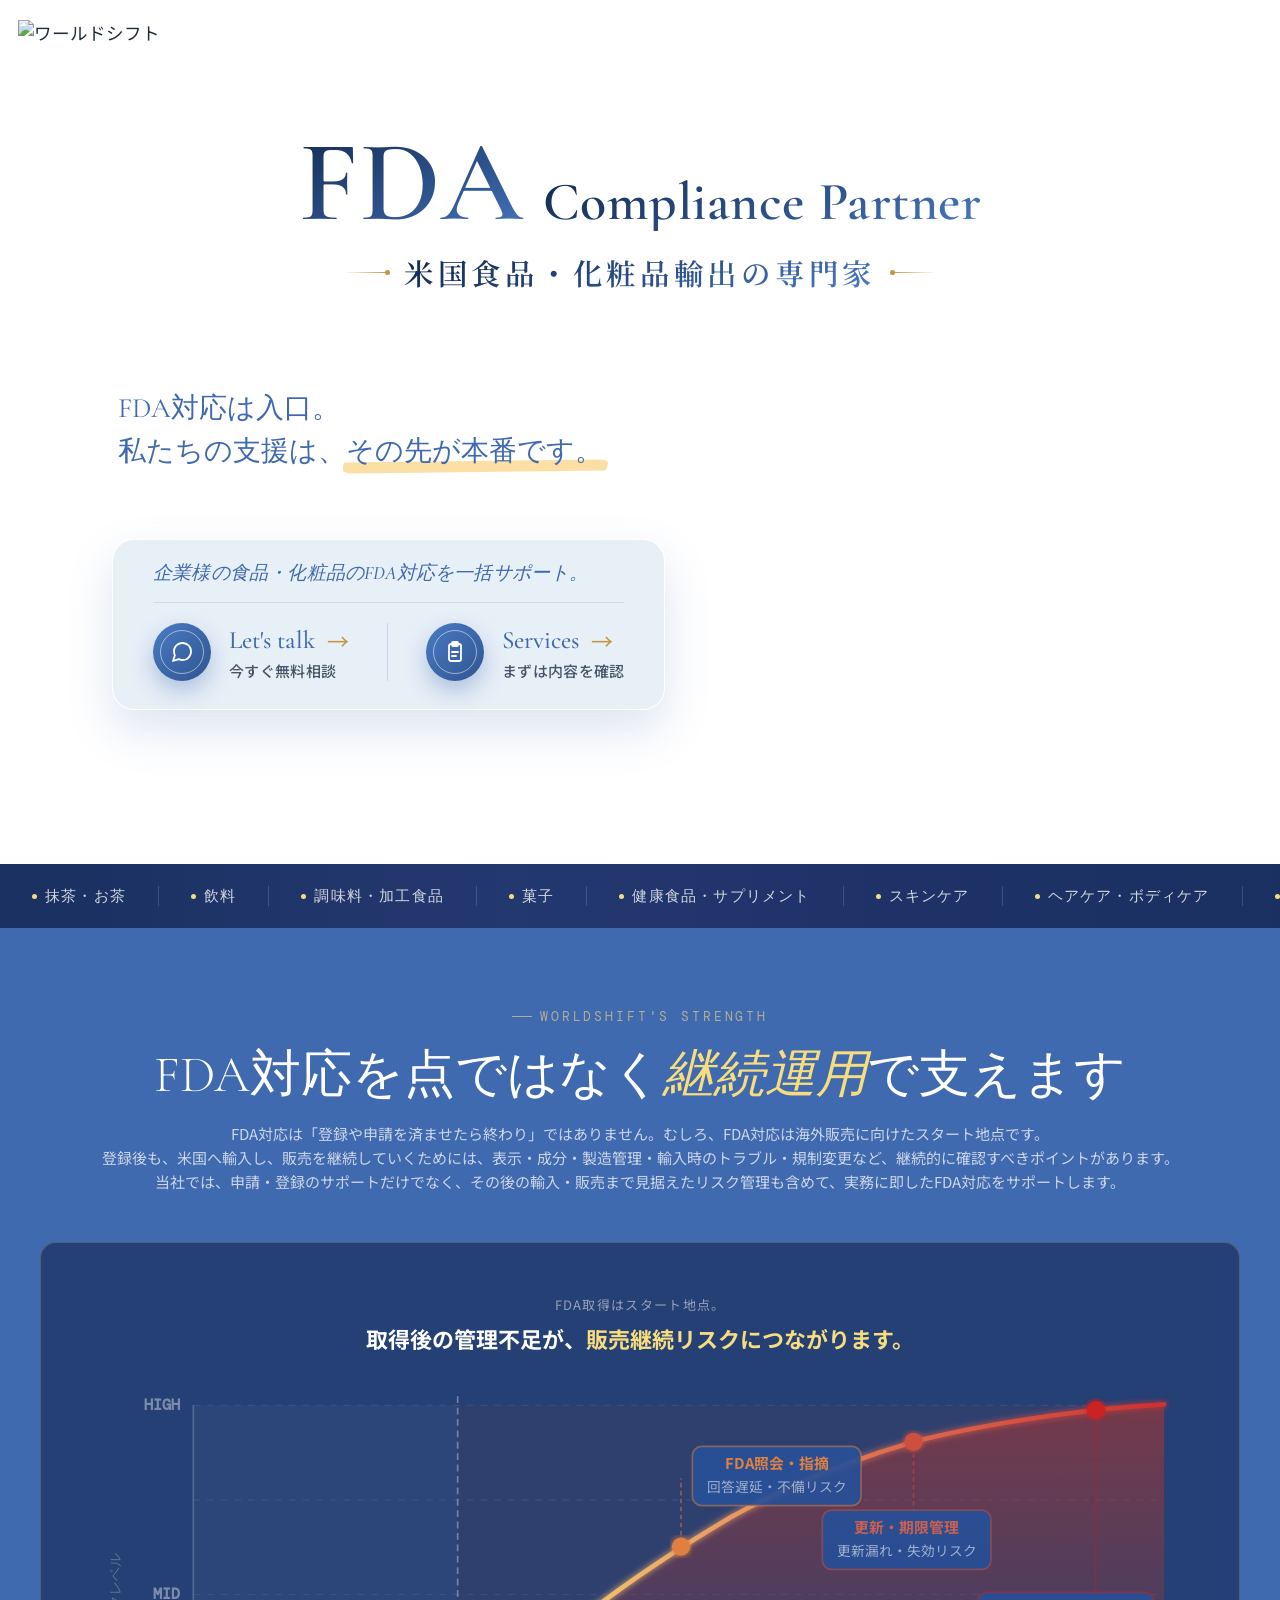
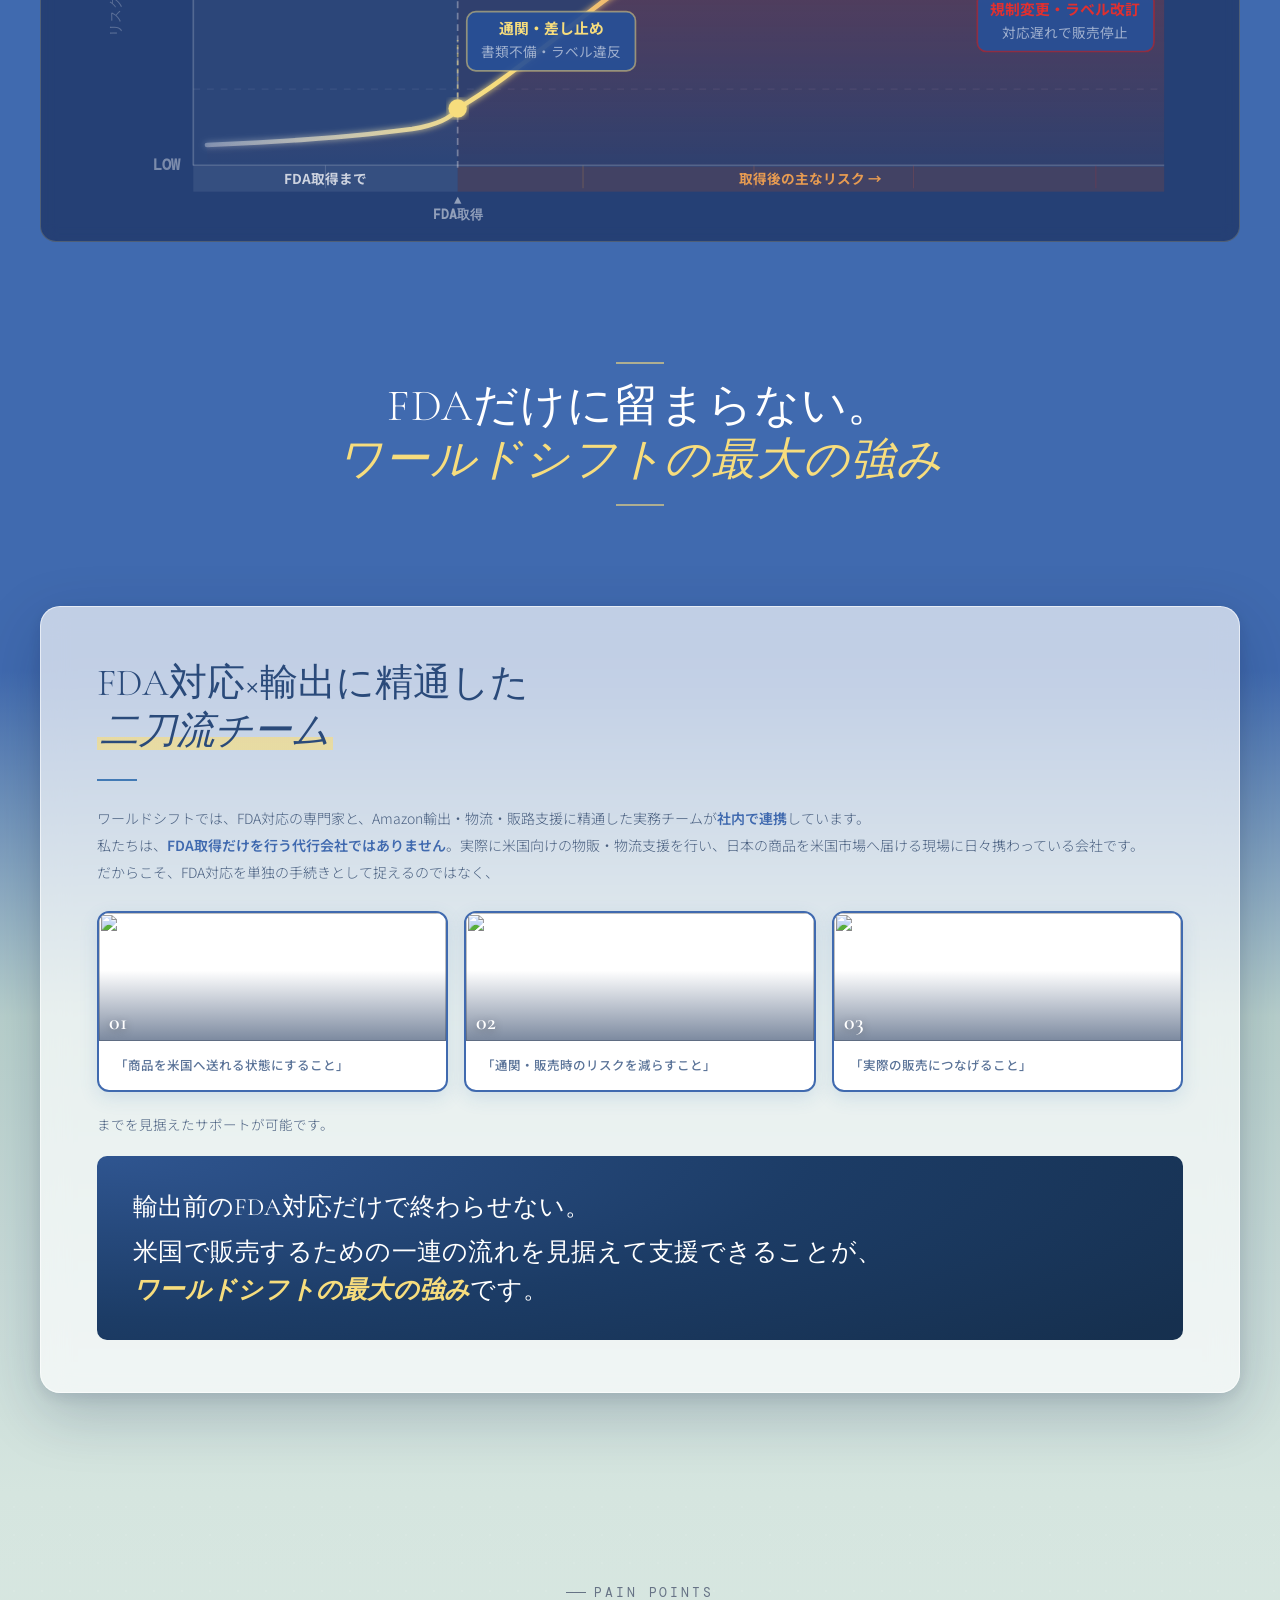
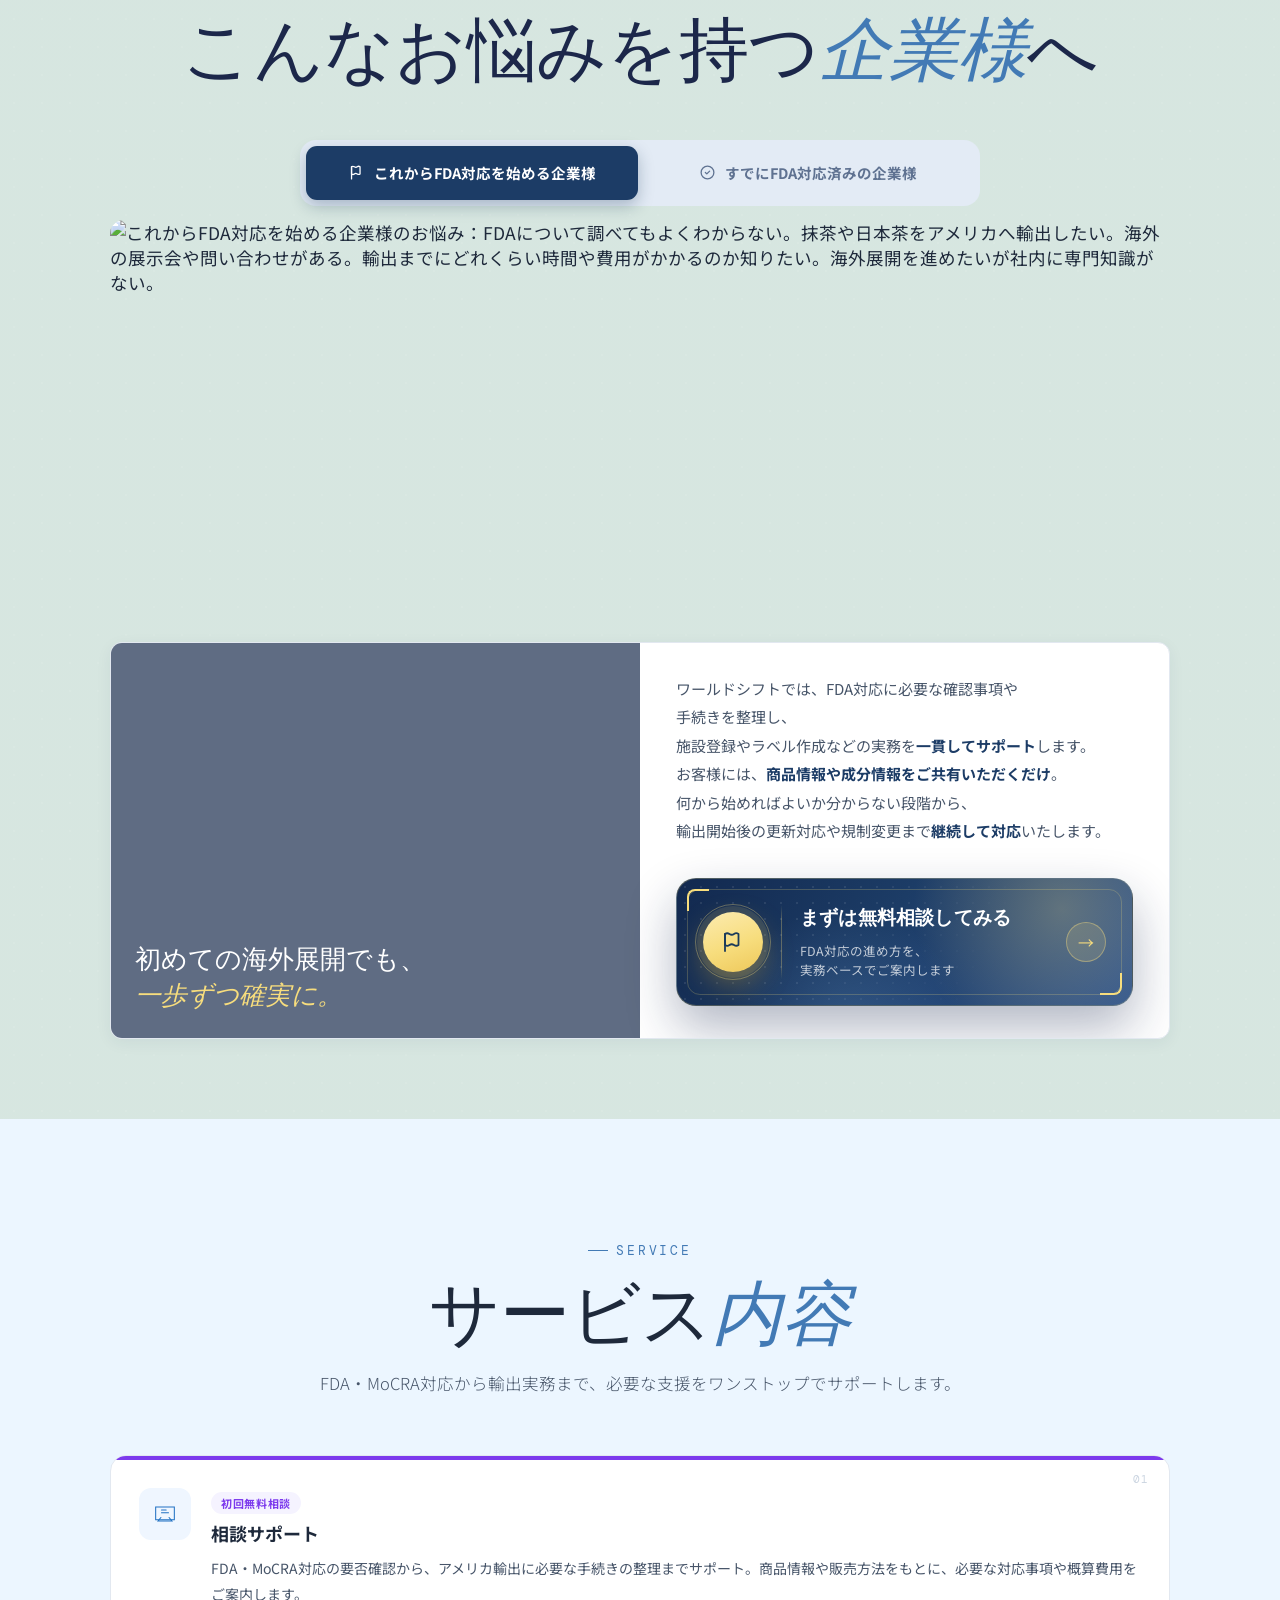
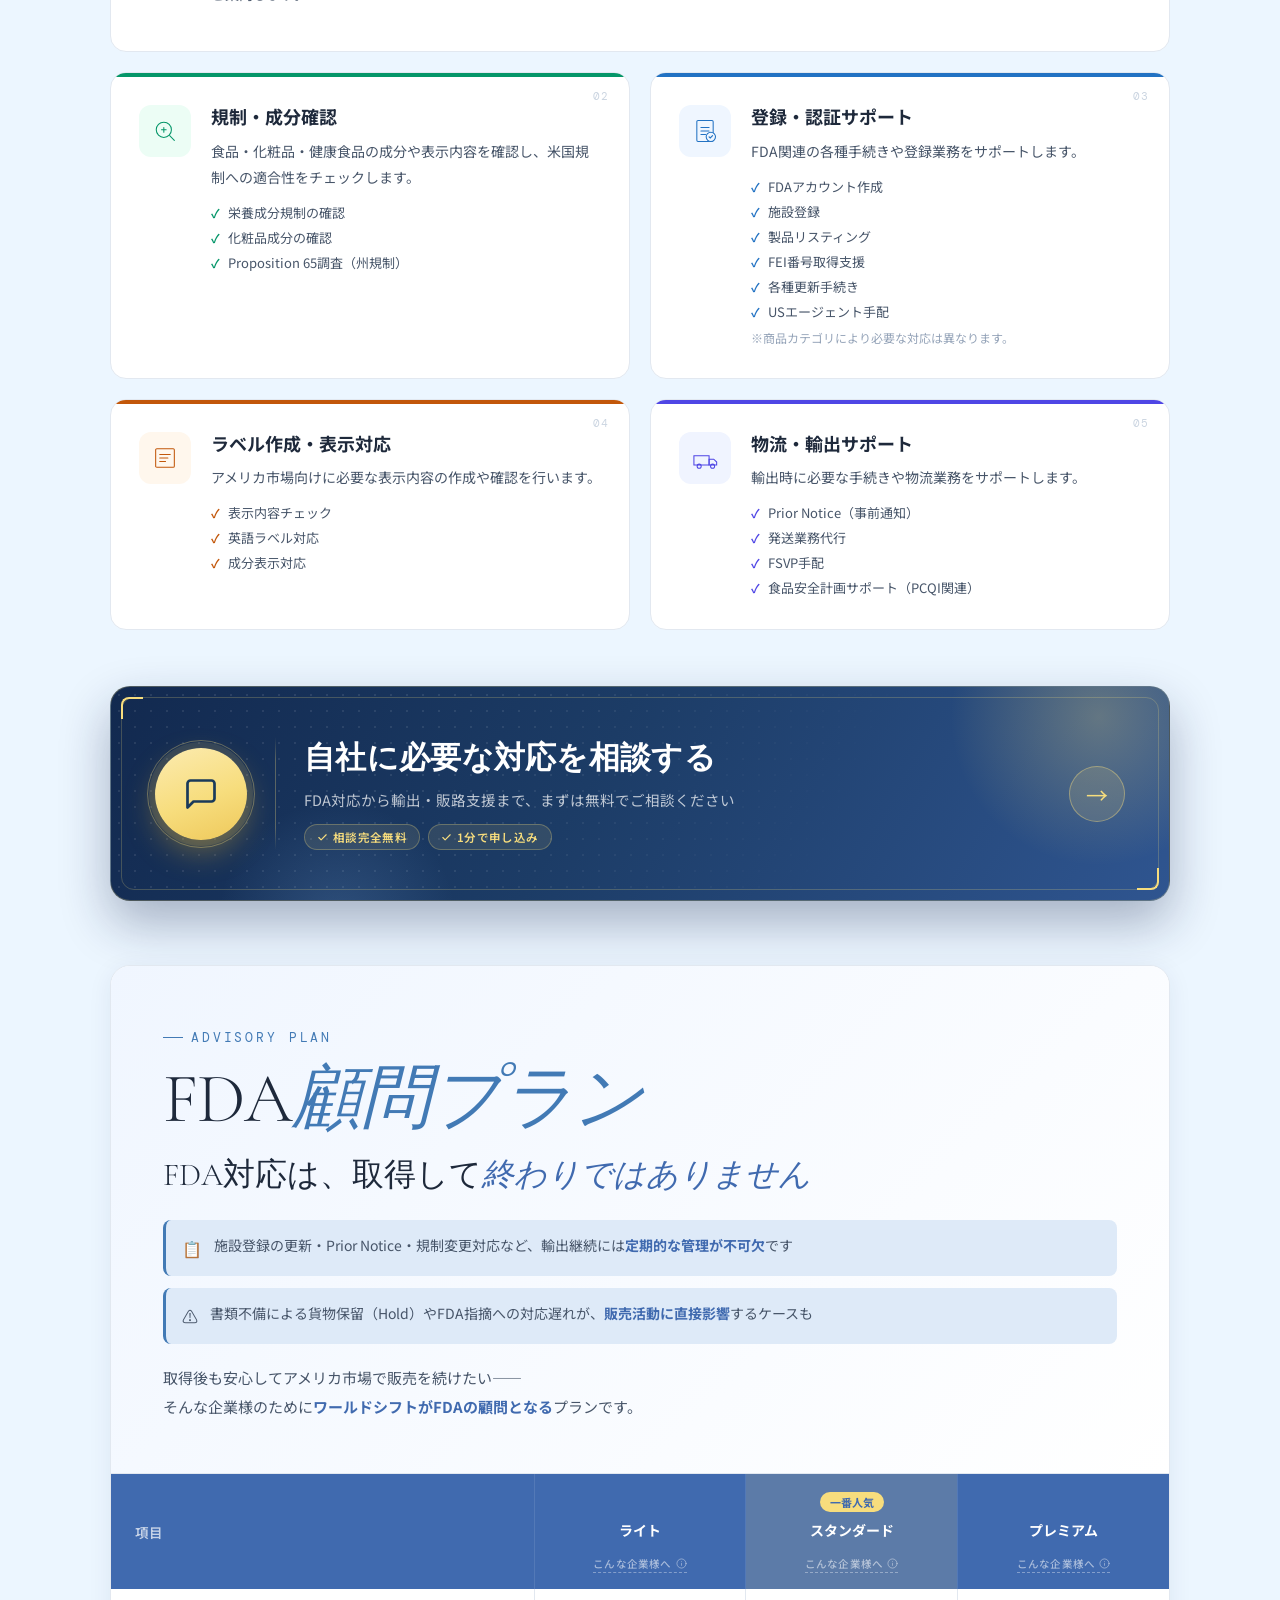
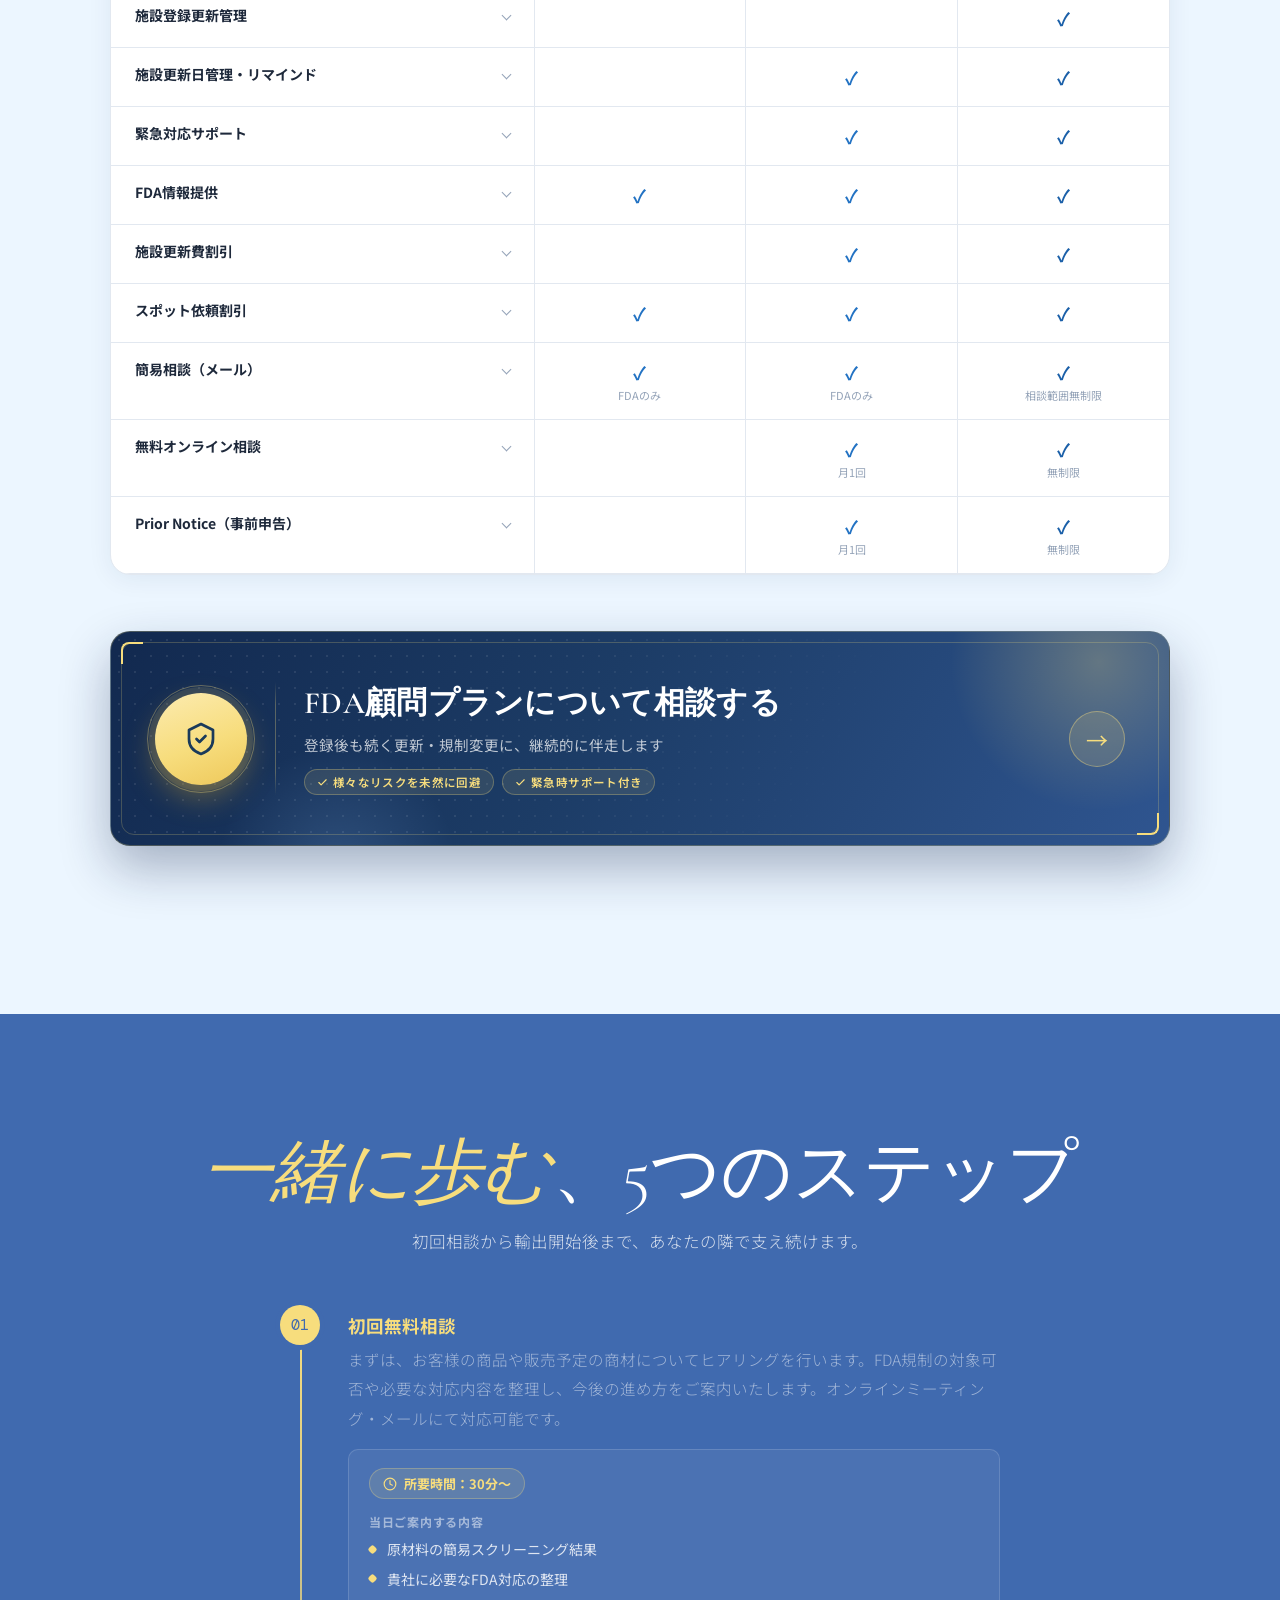
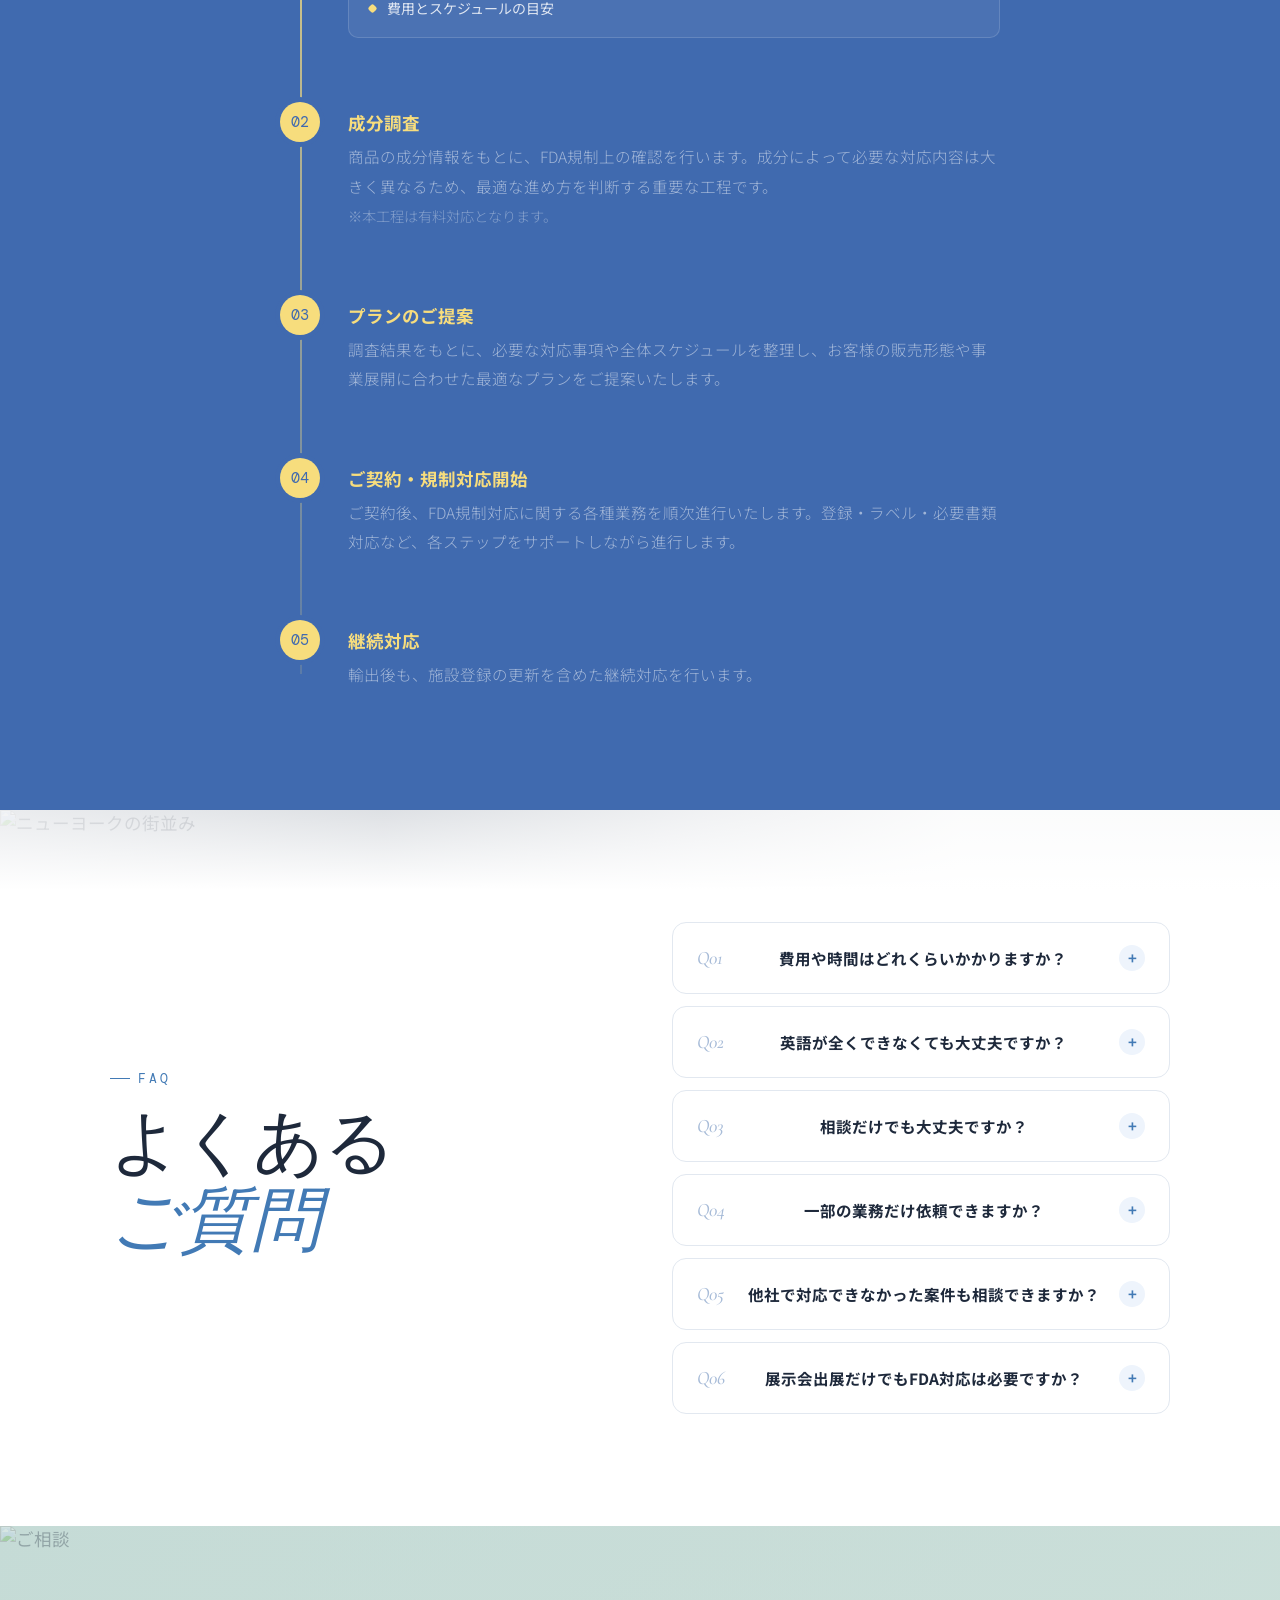
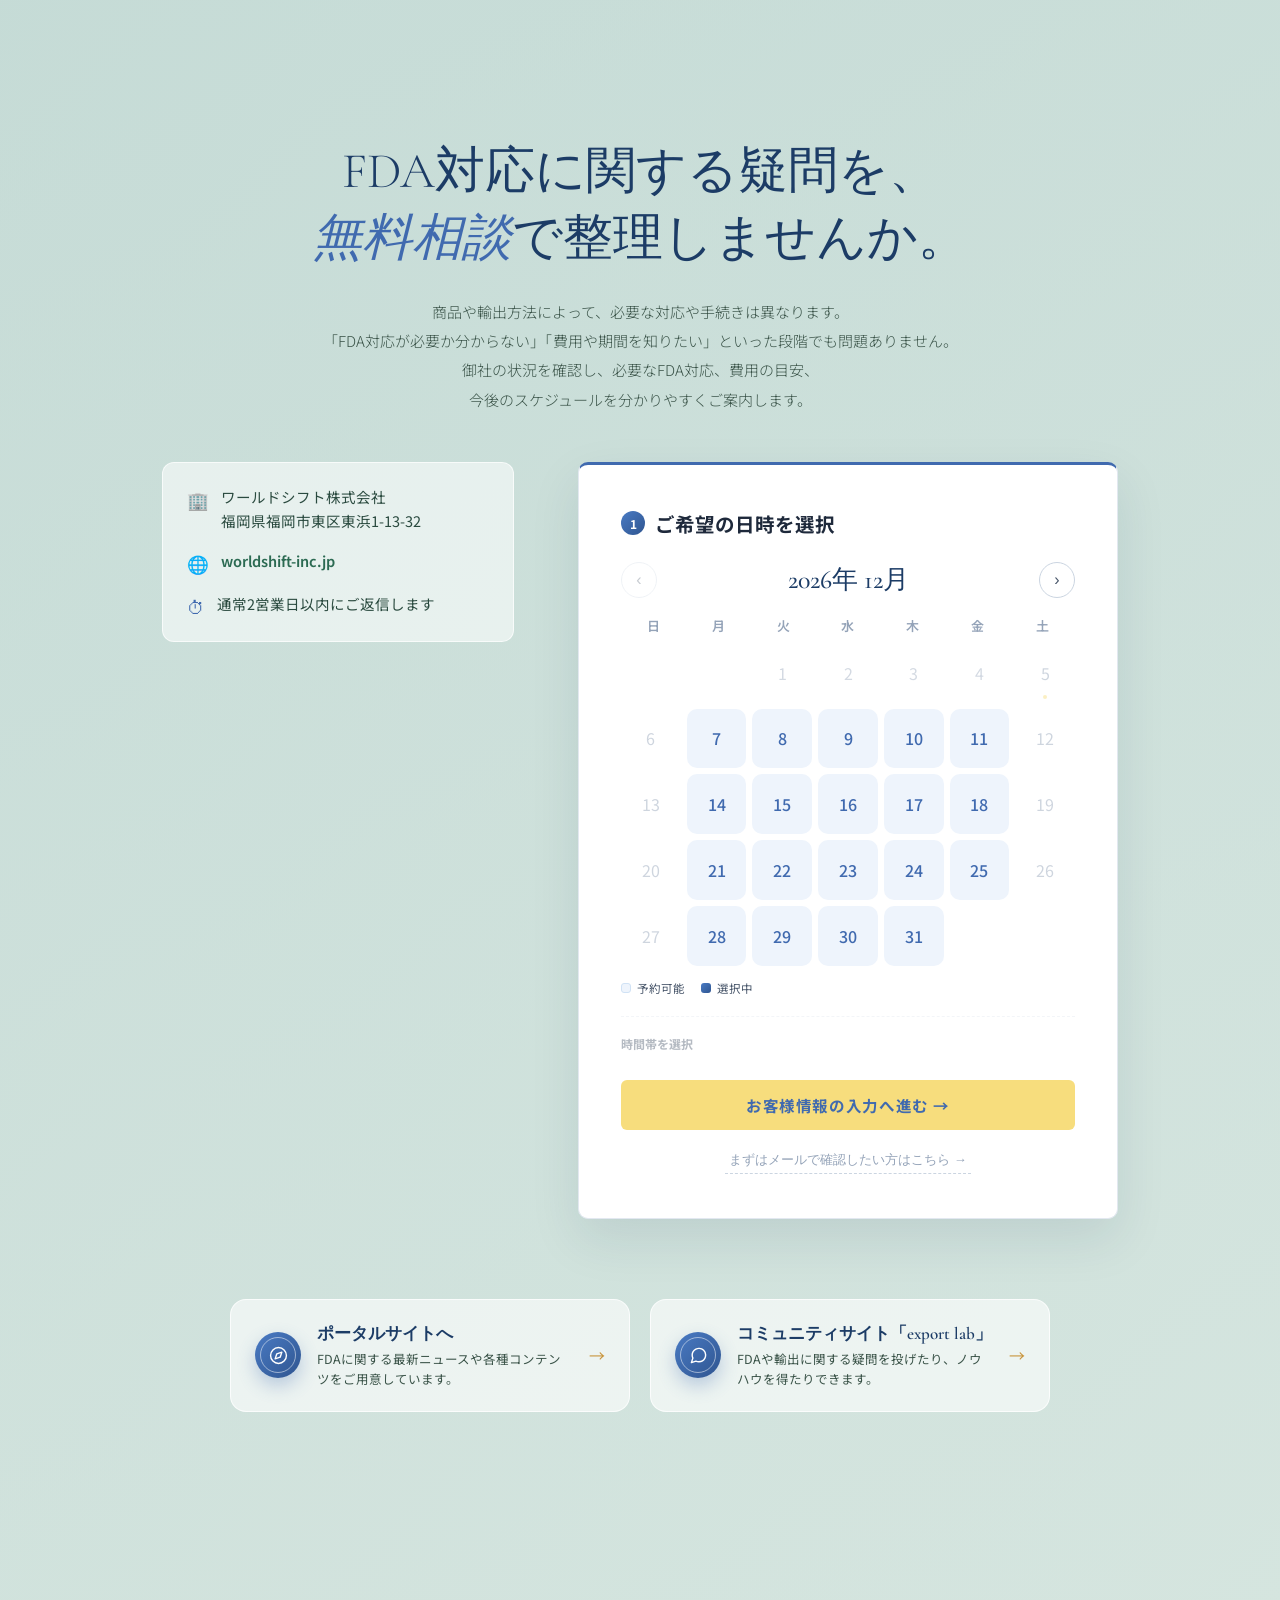
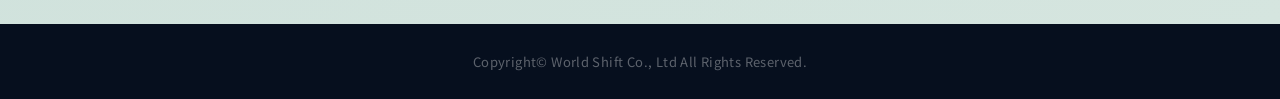
==== commit ec62b221: "Add files via upload" ====
--- a/FDA LP/GA4_button_tracking_modified_files/index.html
+++ b/FDA LP/GA4_button_tracking_modified_files/index.html
@@ -1,11 +1,6 @@
 <!DOCTYPE html>
 <html lang="ja">
 <head>
-<!-- Google Tag Manager -->
-<script>(function(w,d,s,l,i){w[l]=w[l]||[];w[l].push({'gtm.start':
-new Date().getTime(),event:'gtm.js'});var f=d.getElementsByTagName(s)[0],j=d.createElement(s),dl=l!='dataLayer'?'&l='+l:'';j.async=true;j.src='https://www.googletagmanager.com/gtm.js?id='+i+dl;f.parentNode.insertBefore(j,f);})(window,document,'script','dataLayer','GTM-KF2QCR2J');</script>
-<!-- End Google Tag Manager -->
-
 <!-- Google tag (gtag.js) -->
 <script async src="https://www.googletagmanager.com/gtag/js?id=G-JLD56Z8ZR7"></script>
 <script>
@@ -1160,10 +1155,6 @@
 .cib-icon{font-size:17.5px;color:#406AAF;margin-top:2px;flex-shrink:0}
 .cib-text{font-size:14.5px;color:#2a4a3f;line-height:1.65;font-weight:400}
 .cib-text a{color:#2b6a52;font-weight:600}
-.cta-left-leads{display:flex;flex-direction:column;gap:12px;margin-top:18px}
-.cta-left-leads .lead-cta-sub{width:100%;background:rgba(255,255,255,.82);box-shadow:0 6px 18px rgba(30,70,120,.06)}
-.cta-left-leads .lead-cta-sub strong{font-size:15px}
-.cta-left-leads .lead-cta-sub small{font-size:11.5px}
 
 .portal-links{
   display:grid;grid-template-columns:1fr 1fr;gap:20px;
@@ -1501,10 +1492,6 @@
 </script>
 </head>
 <body>
-<!-- Google Tag Manager (noscript) -->
-<noscript><iframe src="https://www.googletagmanager.com/ns.html?id=GTM-KF2QCR2J" height="0" width="0" style="display:none;visibility:hidden"></iframe></noscript>
-<!-- End Google Tag Manager (noscript) -->
-
 
 <!-- NAV -->
 <div class="nav">
@@ -2725,74 +2712,159 @@
 
     </div><!-- /svc-card-grid -->
     <div class="svc-dots" id="svcDots"></div>
-    <!-- サービス概要 配下：温度感別CTA -->
-    <div class="lead-cta-stack reveal" data-cta-section="service">
-      <a href="booking.html" class="lead-cta-main" data-ga-event="click_service_consult">
-        <span class="lead-cta-icon">▣</span>
-        <span><strong>無料相談を予約する</strong><small>オンラインで30分・無料</small></span>
-        <span class="lead-cta-arrow">→</span>
+
+    <div class="cta-tile-wide reveal">
+      <a href="booking.html" class="cta-tile-wide-inner" data-ga-event="click_service_consult">
+        <span class="cta-tile-wide-dots"></span>
+        <span class="cta-tile-wide-shine"></span>
+        <span class="cta-tile-wide-frame"></span>
+        <span class="cta-tile-wide-corner tl"></span>
+        <span class="cta-tile-wide-corner br"></span>
+        <span class="cta-tile-wide-icon"><svg viewBox="0 0 24 24" fill="none" stroke="currentColor" stroke-width="1.8" stroke-linecap="round" stroke-linejoin="round"><path d="M21 15a2 2 0 0 1-2 2H7l-4 4V5a2 2 0 0 1 2-2h14a2 2 0 0 1 2 2z"/></svg></span>
+        <span class="cta-tile-wide-divider"></span>
+        <span class="cta-tile-wide-text">
+          <span class="cta-tile-wide-title">自社に必要な対応を相談する</span>
+          <span class="cta-tile-wide-sub">FDA対応から輸出・販路支援まで、まずは無料でご相談ください</span>
+          <span class="cta-tile-wide-tags">
+            <span class="cta-tile-wide-tag"><svg viewBox="0 0 24 24" fill="none" stroke="currentColor" stroke-width="2.5" stroke-linecap="round" stroke-linejoin="round"><path d="M20 6 9 17l-5-5"/></svg>相談完全無料</span>
+            <span class="cta-tile-wide-tag"><svg viewBox="0 0 24 24" fill="none" stroke="currentColor" stroke-width="2.5" stroke-linecap="round" stroke-linejoin="round"><path d="M20 6 9 17l-5-5"/></svg>1分で申し込み</span>
+          </span>
+        </span>
+        <span class="cta-tile-wide-arrow">→</span>
       </a>
-      <p class="lead-cta-separator">まだ相談するほどではない方はこちら</p>
-      <div class="lead-cta-subgrid">
-        <button type="button" class="lead-cta-sub document js-lead-open" data-lead-type="document" data-lead-source="service" data-ga-event="click_service_material">
-          <span class="lead-cta-icon">▤</span><span><strong>サービス資料を受け取る</strong><small>料金・支援内容・導入の流れなど</small></span><span class="lead-cta-arrow">→</span>
-        </button>
-        <button type="button" class="lead-cta-sub inquiry js-lead-open" data-lead-type="inquiry" data-lead-source="service" data-ga-event="click_service_inquiry">
-          <span class="lead-cta-icon">✉</span><span><strong>気になる点を問い合わせる</strong><small>1点からでもお気軽に</small></span><span class="lead-cta-arrow">→</span>
-        </button>
+    </div>
+
+    <!-- FDA顧問プラン -->
+    <div id="advisor-plan" class="adv-plan-wrap reveal" style="margin-top:64px;">
+  <div class="adv-plan-header">
+        <div class="ch-label" style="justify-content:flex-start;margin-bottom:14px;">ADVISORY PLAN</div>
+        <h3 class="display">FDA<em>顧問プラン</em></h3>
+        <p class="adv-plan-catch">FDA対応は、取得して<em>終わりではありません</em></p>
+        <div class="adv-plan-desc">
+          <div class="adv-plan-points">
+            <div class="adv-plan-point-item">
+              <span class="adv-pp-icon">📋</span>
+              <span>施設登録の更新・Prior Notice・規制変更対応など、輸出継続には<strong>定期的な管理が不可欠</strong>です</span>
+            </div>
+            <div class="adv-plan-point-item">
+              <span class="adv-pp-icon">⚠️</span>
+              <span>書類不備による貨物保留（Hold）やFDA指摘への対応遅れが、<strong>販売活動に直接影響</strong>するケースも</span>
+            </div>
+          </div>
+          <p style="font-size:15px;color:var(--ink2);line-height:1.9;margin-top:16px;">取得後も安心してアメリカ市場で販売を続けたい——<br>そんな企業様のために<strong style="color:var(--navy);">ワールドシフトがFDAの顧問となる</strong>プランです。</p>
+        </div>
+      </div>
+
+      <!-- プラン比較表 -->
+      <div class="adv-plan-table-wrap">
+        <table class="adv-plan-table">
+          <thead>
+            <tr>
+              <th class="adv-th-item">項目</th>
+              <th class="adv-th-lite">
+                <div class="adv-plan-badge-slot"></div>
+                <div class="adv-plan-name">ライト</div>
+                <div class="adv-plan-recommend" data-tooltip="最低限の安心を確保したい、施設登録を行わない化粧品企業様">
+                  <span class="adv-plan-recommend-label">こんな企業様へ<svg viewBox="0 0 24 24" fill="none" stroke="currentColor" stroke-width="2" stroke-linecap="round" stroke-linejoin="round"><circle cx="12" cy="12" r="10"/><path d="M12 16v-4"/><path d="M12 8h.01"/></svg></span>
+                </div>
+              </th>
+              <th class="adv-th-std">
+                <div class="adv-plan-badge-slot"><div class="adv-plan-badge">一番人気</div></div>
+                <div class="adv-plan-name">スタンダード</div>
+                <div class="adv-plan-recommend" data-tooltip="最低限の安全性に加え、ビジネス運営を支える項目も網羅したい企業様">
+                  <span class="adv-plan-recommend-label">こんな企業様へ<svg viewBox="0 0 24 24" fill="none" stroke="currentColor" stroke-width="2" stroke-linecap="round" stroke-linejoin="round"><circle cx="12" cy="12" r="10"/><path d="M12 16v-4"/><path d="M12 8h.01"/></svg></span>
+                </div>
+              </th>
+              <th class="adv-th-pre">
+                <div class="adv-plan-badge-slot"></div>
+                <div class="adv-plan-name">プレミアム</div>
+                <div class="adv-plan-recommend" data-tooltip="安心とビジネスの両面を万全に確保し、FDA対応および海外ビジネス全般において盤石な体制を整えたい企業様">
+                  <span class="adv-plan-recommend-label">こんな企業様へ<svg viewBox="0 0 24 24" fill="none" stroke="currentColor" stroke-width="2" stroke-linecap="round" stroke-linejoin="round"><circle cx="12" cy="12" r="10"/><path d="M12 16v-4"/><path d="M12 8h.01"/></svg></span>
+                </div>
+              </th>
+            </tr>
+          </thead>
+          <tbody>
+            <tr>
+              <td class="adv-td-item"><span class="adv-item-name">施設登録更新管理</span><span class="adv-item-desc">登録情報変更対応・更新管理を一括サポート。登録情報変更料50%OFF・変更漏れ防止サポート</span></td>
+              <td class="adv-td-check"></td>
+              <td class="adv-td-check"></td>
+              <td class="adv-td-check adv-check-yes"><span class="adv-chk">✓</span></td>
+            </tr>
+            <tr>
+              <td class="adv-td-item"><span class="adv-item-name">施設更新日管理・リマインド</span><span class="adv-item-desc">更新期限を一元管理。更新月1か月前に事前通知・スケジュール管理</span></td>
+              <td class="adv-td-check"></td>
+              <td class="adv-td-check adv-check-yes"><span class="adv-chk">✓</span></td>
+              <td class="adv-td-check adv-check-yes"><span class="adv-chk">✓</span></td>
+            </tr>
+            <tr>
+              <td class="adv-td-item"><span class="adv-item-name">緊急対応サポート</span><span class="adv-item-desc">FDA差し止め・通関トラブル対応。Warning Letter対応・通関停止時の対応支援・対応方針ご提案</span></td>
+              <td class="adv-td-check"></td>
+              <td class="adv-td-check adv-check-yes"><span class="adv-chk">✓</span></td>
+              <td class="adv-td-check adv-check-yes"><span class="adv-chk">✓</span></td>
+            </tr>
+            <tr>
+              <td class="adv-td-item"><span class="adv-item-name">FDA情報提供</span><span class="adv-item-desc">規制変更・最新動向を実務に絞ってタイムリーに提供。Warning Letter事例・指摘傾向・表示変更など</span></td>
+              <td class="adv-td-check adv-check-yes"><span class="adv-chk">✓</span></td>
+              <td class="adv-td-check adv-check-yes"><span class="adv-chk">✓</span></td>
+              <td class="adv-td-check adv-check-yes"><span class="adv-chk">✓</span></td>
+            </tr>
+            <tr>
+              <td class="adv-td-item"><span class="adv-item-name">施設更新費割引</span><span class="adv-item-desc">施設登録更新料を通常より10%OFFでご提供</span></td>
+              <td class="adv-td-check"></td>
+              <td class="adv-td-check adv-check-yes"><span class="adv-chk">✓</span></td>
+              <td class="adv-td-check adv-check-yes"><span class="adv-chk">✓</span></td>
+            </tr>
+            <tr>
+              <td class="adv-td-item"><span class="adv-item-name">スポット依頼割引</span><span class="adv-item-desc">各種スポット依頼に15%割引を適用</span></td>
+              <td class="adv-td-check adv-check-yes"><span class="adv-chk">✓</span></td>
+              <td class="adv-td-check adv-check-yes"><span class="adv-chk">✓</span></td>
+              <td class="adv-td-check adv-check-yes"><span class="adv-chk">✓</span></td>
+            </tr>
+            <tr>
+              <td class="adv-td-item"><span class="adv-item-name">簡易相談（メール）</span><span class="adv-item-desc">軽微な確認事項へのメール優先対応。対応要否確認・基本的な質問など</span></td>
+              <td class="adv-td-check adv-check-yes"><span class="adv-chk">✓</span><span class="adv-chk-note">FDAのみ</span></td>
+              <td class="adv-td-check adv-check-yes"><span class="adv-chk">✓</span><span class="adv-chk-note">FDAのみ</span></td>
+              <td class="adv-td-check adv-check-yes"><span class="adv-chk">✓</span><span class="adv-chk-note">相談範囲無制限</span></td>
+            </tr>
+            <tr>
+              <td class="adv-td-item"><span class="adv-item-name">無料オンライン相談</span><span class="adv-item-desc">1時間のオンライン相談。FDA対応の課題整理・状況確認・改善検討など</span></td>
+              <td class="adv-td-check"></td>
+              <td class="adv-td-check adv-check-yes"><span class="adv-chk">✓</span><span class="adv-chk-note">月1回</span></td>
+              <td class="adv-td-check adv-check-yes"><span class="adv-chk">✓</span><span class="adv-chk-note">無制限</span></td>
+            </tr>
+            <tr>
+              <td class="adv-td-item"><span class="adv-item-name">Prior Notice（事前申告）</span><span class="adv-item-desc">食品出荷時のPrior Notice申告を規定回数までサポート。超過分はスポット扱い</span></td>
+              <td class="adv-td-check"></td>
+              <td class="adv-td-check adv-check-yes"><span class="adv-chk">✓</span><span class="adv-chk-note">月1回</span></td>
+              <td class="adv-td-check adv-check-yes"><span class="adv-chk">✓</span><span class="adv-chk-note">無制限</span></td>
+            </tr>
+          </tbody>
+        </table>
       </div>
     </div>
-<!-- FDA顧問プラン -->
-    <section id="advisor-plan" class="advisor-v2 reveal">
-      <div class="advisor-v2-head">
-        <div class="ch-label">FDA ADVISORY PLAN</div>
-        <h3>FDA顧問プラン</h3>
-        <p class="advisor-v2-lead">継続的なサポートで、アメリカ市場でのビジネスをより安心・スムーズに。</p>
-        <p class="advisor-v2-desc">FDA対応は、規制の更新や運用ルールの変更など、継続的な情報収集と対応が求められます。<br>当社の顧問プランでは、貴社のビジネスに合わせて、専門家が継続的にサポートいたします。</p>
-      </div>
-      <div class="advisor-v2-grid">
-        <article class="advisor-v2-card">
-          <div class="advisor-v2-card-title"><span class="advisor-v2-symbol">▧</span><div><strong>ライトプラン</strong><small>必要なサポートを厳選して</small></div></div>
-          <div class="advisor-v2-price">月額 <strong>10,000</strong>円 <small>（税別）</small></div>
-          <ul><li>規制に関する基本的なご相談</li><li>最新情報のご提供</li><li>メールでの質疑対応</li></ul>
-          <p class="advisor-v2-for">まずは最低限のサポートから始めたい企業様におすすめ</p>
-        </article>
-        <article class="advisor-v2-card recommended">
-          <div class="advisor-v2-badge">おすすめ</div>
-          <div class="advisor-v2-card-title"><span class="advisor-v2-symbol">♙</span><div><strong>スタンダードプラン</strong><small>実務から継続的にサポート</small></div></div>
-          <div class="advisor-v2-price">月額 <strong>30,000</strong>円 <small>（税別）</small></div>
-          <ul><li>規制・表示に関するご相談</li><li>ラベル・資料の簡易チェック</li><li>最新情報のご提供</li><li>メール・オンラインでの質疑対応</li></ul>
-          <p class="advisor-v2-for">はじめてのFDA対応や、継続的な支援を受けたい企業様におすすめ</p>
-        </article>
-        <article class="advisor-v2-card premium">
-          <div class="advisor-v2-card-title"><span class="advisor-v2-symbol">♔</span><div><strong>プレミアムプラン</strong><small>戦略的なFDA対応をフルサポート</small></div></div>
-          <div class="advisor-v2-price">月額 <strong>70,000</strong>円 <small>（税別）</small></div>
-          <ul><li>規制・表示に関するご相談（優先対応）</li><li>資料・ラベルの詳細チェック</li><li>輸出戦略・リスク管理のアドバイス</li><li>最新情報のご提供</li><li>メール・オンラインでの質疑対応</li></ul>
-          <p class="advisor-v2-for">複数商品・本格的な米国展開を検討されている企業様におすすめ</p>
-        </article>
-      </div>
-      <div class="advisor-v2-doc">
-        <p>詳しい対応内容などをまとめて知りたい</p>
-        <button type="button" class="advisor-v2-doc-btn js-lead-open" data-lead-type="document" data-lead-source="advisory-detail" data-ga-event="click_advisory_detail_material">顧問プランの詳細資料を受け取る →</button>
-      </div>
-    </section>
-
-
-<style>
-/* ===== 2026-09 CTA / 顧問プラン / リードフォーム追加 ===== */
-.lead-cta-stack{max-width:980px;margin:38px auto 0;padding:26px;border-radius:18px;background:linear-gradient(135deg,#f4f9ff,#fff);border:1px solid #dbe8f7;box-shadow:0 10px 30px rgba(30,70,120,.07)}
-.lead-cta-main,.lead-cta-sub{font:inherit;text-align:left;border:0;cursor:pointer;text-decoration:none;box-sizing:border-box}
-.lead-cta-main{display:grid;grid-template-columns:auto 1fr auto;align-items:center;gap:18px;max-width:760px;margin:0 auto;padding:18px 24px;border-radius:12px;background:linear-gradient(135deg,#ff7a00,#ff5b00);color:#fff;box-shadow:0 8px 20px rgba(255,98,0,.22)}
-.lead-cta-main strong,.lead-cta-sub strong{display:block;font-size:17px;line-height:1.5}.lead-cta-main small,.lead-cta-sub small{display:block;margin-top:2px;font-size:12.5px;opacity:.9}.lead-cta-icon{font-size:24px;line-height:1}.lead-cta-arrow{font-size:22px}.lead-cta-separator{text-align:center;font-weight:700;font-size:13px;color:var(--ink2);margin:20px 0 14px}.lead-cta-subgrid{display:grid;grid-template-columns:1fr 1fr;gap:18px}.lead-cta-sub{display:grid;grid-template-columns:auto 1fr auto;align-items:center;gap:14px;padding:16px 18px;border-radius:12px;background:#fff}.lead-cta-sub.document{border:1.5px solid #69b99e;color:#166b58}.lead-cta-sub.inquiry{border:1.5px solid #75a7e6;color:#245c9f}.lead-cta-sub:hover{transform:translateY(-1px);box-shadow:0 8px 20px rgba(30,70,120,.08)}
-.advisor-v2{position:relative;overflow:hidden;margin-top:64px;padding:52px 36px 34px;border:1px solid rgba(255,255,255,.12);border-radius:24px;background:linear-gradient(145deg,#081b33 0%,#12365e 58%,#1b4b7d 100%);box-shadow:0 24px 60px rgba(8,27,51,.24)}
-.advisor-v2::before{content:'';position:absolute;width:360px;height:360px;border-radius:50%;right:-150px;top:-170px;background:radial-gradient(circle,rgba(247,221,125,.18),transparent 68%);pointer-events:none}
-.advisor-v2-head{position:relative;z-index:1;text-align:left;margin-bottom:30px}.advisor-v2 .ch-label{color:#F7DD7D}.advisor-v2-head h3{font-family:'Noto Serif JP',serif;font-size:clamp(32px,4vw,50px);color:#fff;margin:4px 0 10px}.advisor-v2-lead{font-size:16px;color:#F7DD7D;font-weight:700;margin-bottom:11px}.advisor-v2-desc{font-size:13px;color:rgba(255,255,255,.74);line-height:1.9}
-.advisor-v2-grid{position:relative;z-index:1;display:grid;grid-template-columns:repeat(3,1fr);gap:16px}.advisor-v2-card{position:relative;display:flex;flex-direction:column;min-height:405px;background:linear-gradient(180deg,rgba(255,255,255,.11),rgba(255,255,255,.055));border:1px solid rgba(255,255,255,.20);border-radius:16px;padding:24px 20px 18px;box-shadow:inset 0 1px 0 rgba(255,255,255,.08);transition:transform .2s,border-color .2s,box-shadow .2s}.advisor-v2-card:hover{transform:translateY(-4px);border-color:rgba(247,221,125,.52);box-shadow:0 16px 34px rgba(0,0,0,.18)}.advisor-v2-card.recommended{border:1.5px solid #F7DD7D;background:linear-gradient(180deg,rgba(247,221,125,.13),rgba(255,255,255,.07));box-shadow:0 14px 36px rgba(0,0,0,.20)}.advisor-v2-badge{position:absolute;top:-13px;left:50%;transform:translateX(-50%);background:linear-gradient(135deg,#F7DD7D,#D7A932);color:#12294f;border-radius:999px;padding:5px 16px;font-size:11px;font-weight:800;box-shadow:0 6px 16px rgba(0,0,0,.18)}
-.advisor-v2-card-title{display:flex;gap:12px;align-items:center;border-bottom:1px solid rgba(255,255,255,.16);padding-bottom:15px}.advisor-v2-card-title strong{display:block;font-size:15px;color:#fff}.advisor-v2-card-title small{display:block;margin-top:4px;font-size:10.5px;color:rgba(255,255,255,.56)}.advisor-v2-symbol{width:35px;height:35px;border-radius:50%;display:grid;place-items:center;background:rgba(247,221,125,.13);border:1px solid rgba(247,221,125,.30);color:#F7DD7D}.advisor-v2-price{padding:20px 0 15px;font-size:12px;color:rgba(255,255,255,.72)}.advisor-v2-price strong{font-family:'Cormorant Garamond',serif;font-size:34px;color:#fff}.advisor-v2-price small{font-size:10px;color:rgba(255,255,255,.55)}.advisor-v2-card ul{list-style:none;padding:0;margin:0;display:grid;gap:10px}.advisor-v2-card li{font-size:11.7px;color:rgba(255,255,255,.86);line-height:1.6;padding-left:19px;position:relative}.advisor-v2-card li:before{content:'✓';position:absolute;left:0;color:#F7DD7D;font-weight:800}.advisor-v2-for{margin-top:auto;padding:14px 13px;border-radius:9px;background:rgba(255,255,255,.08);border:1px solid rgba(255,255,255,.09);font-size:10.5px;color:rgba(255,255,255,.70);line-height:1.65}.advisor-v2-card.recommended .advisor-v2-for{background:rgba(247,221,125,.12);border-color:rgba(247,221,125,.18);color:#fff3c5}
-.advisor-v2-doc{position:relative;z-index:1;margin-top:26px;padding:25px;border-radius:14px;background:rgba(255,255,255,.08);border:1px solid rgba(255,255,255,.14);text-align:center}.advisor-v2-doc p{font-size:12px;color:rgba(255,255,255,.70);margin-bottom:9px}.advisor-v2-doc-btn{border:0;border-radius:10px;background:linear-gradient(135deg,#ff8a18,#ff5b00);color:#fff;padding:15px 34px;font-size:14px;font-weight:800;cursor:pointer;box-shadow:0 9px 22px rgba(255,91,0,.24)}
-.lead-modal{position:fixed;inset:0;z-index:12000;background:rgba(9,23,43,.58);display:none;align-items:center;justify-content:center;padding:20px}.lead-modal.show{display:flex}.lead-modal-card{width:min(620px,100%);max-height:90vh;overflow:auto;background:#fff;border-radius:18px;box-shadow:0 30px 80px rgba(0,0,0,.28);padding:28px}.lead-modal-head{display:flex;justify-content:space-between;gap:18px;align-items:flex-start;margin-bottom:20px}.lead-modal-head h3{font-size:21px;color:#16365d;margin:0}.lead-modal-head p{font-size:12.5px;color:var(--ink2);margin-top:5px}.lead-modal-close{border:0;background:#f1f5f9;width:34px;height:34px;border-radius:50%;font-size:22px;cursor:pointer}.lead-form-grid{display:grid;grid-template-columns:1fr 1fr;gap:14px}.lead-field{display:flex;flex-direction:column;gap:6px}.lead-field.full{grid-column:1/-1}.lead-field label{font-size:12.5px;font-weight:700;color:#354a61}.lead-field input,.lead-field select,.lead-field textarea{width:100%;border:1px solid #cbd5e1;border-radius:9px;padding:11px 12px;font:inherit;font-size:13px;background:#fff}.lead-field textarea{min-height:110px;resize:vertical}.lead-required{color:#d14343}.lead-privacy{margin:16px 0 12px;font-size:11.5px;color:var(--ink2)}.lead-submit{width:100%;border:0;border-radius:10px;background:#1c4f87;color:#fff;padding:14px;font-size:14px;font-weight:700;cursor:pointer}.lead-submit:disabled{opacity:.55;cursor:not-allowed}.lead-status{margin-top:10px;font-size:12px}.lead-status.err{color:#b42318}.lead-status.ok{color:#067647}
-@media(max-width:760px){.lead-cta-stack{padding:18px 14px}.lead-cta-main{padding:16px 14px}.lead-cta-subgrid,.advisor-v2-grid,.lead-form-grid{grid-template-columns:1fr}.advisor-v2{padding:34px 16px 24px}.advisor-v2-card{min-height:0}.lead-field.full{grid-column:auto}}
-</style>
+
+    <div class="cta-tile-wide">
+      <a href="booking.html" class="cta-tile-wide-inner" data-ga-event="click_advisory_plan_consult">
+        <span class="cta-tile-wide-dots"></span>
+        <span class="cta-tile-wide-shine"></span>
+        <span class="cta-tile-wide-frame"></span>
+        <span class="cta-tile-wide-corner tl"></span>
+        <span class="cta-tile-wide-corner br"></span>
+        <span class="cta-tile-wide-icon"><svg viewBox="0 0 24 24" fill="none" stroke="currentColor" stroke-width="1.8" stroke-linecap="round" stroke-linejoin="round"><path d="M12 2l8 4v6c0 5-3.4 8.4-8 10-4.6-1.6-8-5-8-10V6z"/><path d="M9 12l2 2 4-4"/></svg></span>
+        <span class="cta-tile-wide-divider"></span>
+        <span class="cta-tile-wide-text">
+          <span class="cta-tile-wide-title">FDA顧問プランについて相談する</span>
+          <span class="cta-tile-wide-sub">登録後も続く更新・規制変更に、継続的に伴走します</span>
+          <span class="cta-tile-wide-tags">
+            <span class="cta-tile-wide-tag"><svg viewBox="0 0 24 24" fill="none" stroke="currentColor" stroke-width="2.5" stroke-linecap="round" stroke-linejoin="round"><path d="M20 6 9 17l-5-5"/></svg>様々なリスクを未然に回避</span>
+            <span class="cta-tile-wide-tag"><svg viewBox="0 0 24 24" fill="none" stroke="currentColor" stroke-width="2.5" stroke-linecap="round" stroke-linejoin="round"><path d="M20 6 9 17l-5-5"/></svg>緊急時サポート付き</span>
+          </span>
+        </span>
+        <span class="cta-tile-wide-arrow">→</span>
+      </a>
+    </div>
+
 <style>
 /* ─── FDA顧問プラン ─── */
 .adv-plan-wrap{
@@ -3100,7 +3172,7 @@
       <div class="flow-step reveal d2">
         <div class="flow-dot">03</div>
         <div class="flow-content">
-          <div class="flow-bg" style="background-image:url('photo-risk-contract.jpg');"></div>
+          <div class="flow-bg" style="background-image:url('photo-flow-planning.jpg');"></div>
           <div class="flow-title">プランのご提案</div>
           <p class="flow-desc">調査結果をもとに、必要な対応事項や全体スケジュールを整理し、お客様の販売形態や事業展開に合わせた最適なプランをご提案いたします。</p>
         </div>
@@ -3206,18 +3278,6 @@
           <div class="cib-text">通常2営業日以内にご返信します</div>
         </div>
       </div>
-      <div class="cta-left-leads">
-        <button type="button" class="lead-cta-sub document js-lead-open" data-lead-type="document" data-lead-source="bottom" data-ga-event="click_bottom_material">
-          <span class="lead-cta-icon">▤</span>
-          <span><strong>サービス資料を受け取る</strong><small>料金・支援内容・導入の流れなど</small></span>
-          <span class="lead-cta-arrow">→</span>
-        </button>
-        <button type="button" class="lead-cta-sub inquiry js-lead-open" data-lead-type="inquiry" data-lead-source="bottom" data-ga-event="click_bottom_inquiry">
-          <span class="lead-cta-icon">✉</span>
-          <span><strong>気になる点を問い合わせる</strong><small>1点からでもお気軽に</small></span>
-          <span class="lead-cta-arrow">→</span>
-        </button>
-      </div>
     </div>
 
     <div class="ctac-card reveal d1">
@@ -3252,6 +3312,9 @@
           <div class="selected-summary" id="ctacSelectedSummary"></div>
 
           <button type="button" class="f-submit" id="ctacNextBtn" style="margin-top:18px;" data-ga-event="click_calendar_customer_info">お客様情報の入力へ進む →</button>
+          <div class="ctac-skip-link-wrap">
+            <button type="button" class="ctac-skip-link" id="ctacSkipCalBtn" data-ga-event="click_calendar_email_consult">まずはメールで確認したい方はこちら →</button>
+          </div>
         </div>
 
         <!-- STEP 2: お客様情報 -->
@@ -3456,10 +3519,10 @@
 <script>
 (function(){
   /* ═══════════ CH7 埋め込みカレンダー＆フォーム ═══════════ */
-  const ENDPOINT_URL = "/fda/api.php";
+  const ENDPOINT_URL = "https://script.google.com/macros/s/AKfycbwau_lwj4MkLXnOggRytybZakDdxMorJh_TYvT0owcW1waKuyxqMet7F1JjLXYsrmy6/exec";
   const CLOSED_WEEKDAYS = [0, 6];
   const BOOKABLE_RANGE_DAYS = 90; // 直近3か月分のみ表示
-  const TIME_SLOTS = ["10:00","10:30","11:00","11:30","12:00","12:30","13:00","13:30","14:00","14:30","15:00","15:30","16:00"];
+  const TIME_SLOTS = ["10:00","10:30","11:00","11:30","12:00","12:30","13:00","13:30","14:00","14:30","15:00","15:30","16:00","16:30","17:00"];
   const SLOT_DURATION_MIN = 60;
   const BUFFER_AFTER_MIN = 30;
 
@@ -3513,23 +3576,6 @@
     return monthMap[dateStr] || { allDay: false, ranges: [] };
   }
 
-  // 予約確定直前だけはキャッシュを使わず、最新の空き状況を取得する。
-  async function refreshSelectedSlotBeforeSubmit(dateStr, slotTime){
-    const [y, m] = dateStr.split('-').map(Number);
-    const key = `${y}-${m - 1}`;
-    const url = `${ENDPOINT_URL}?action=busy&year=${y}&month=${m}&_=${Date.now()}`;
-
-    const res = await fetch(url, { cache:'no-store' });
-    const json = await res.json();
-
-    if(!json || json.result !== 'success' || !json.busy){
-      throw new Error('最新の空き状況を取得できませんでした。');
-    }
-
-    busyCache[key] = json.busy;
-    return !isSlotTaken(dateStr, slotTime);
-  }
-
   function timeToMinutes(hhmm){
     const [h, m] = hhmm.split(':').map(Number);
     return h * 60 + m;
@@ -3539,7 +3585,6 @@
     const info = getBusyInfoForDate(dateStr);
     if(!info) return false; // 未取得の間は空き扱い（取得完了後に再描画される）
     if(info.allDay) return true;
-    if(info.takenSlots && info.takenSlots[slotTime]) return true;
     const slotStart = timeToMinutes(slotTime);
     const slotEnd = slotStart + SLOT_DURATION_MIN;
     return info.ranges.some(r => {
@@ -3653,12 +3698,6 @@
   if(nextBtn) nextBtn.addEventListener('click', () => { calMonth++; if(calMonth>11){calMonth=0;calYear++;} renderCal(); renderSlots(); });
 
   renderCal(); renderSlots();
-  // 次月分は画面表示後に先読みし、月送り時の待ち時間を短縮する。
-  setTimeout(() => {
-    let ny = calYear, nm = calMonth + 1;
-    if(nm > 11){ nm = 0; ny++; }
-    ensureBusyForMonth(ny, nm);
-  }, 0);
 
   let skipCalendar = false;
 
@@ -3674,6 +3713,14 @@
   });
   if(backBtn) backBtn.addEventListener('click', () => { slider.classList.remove('step2'); });
 
+  /* 「まずはメールで確認したい方はこちら」— 日時選択を省略してフォームへ */
+  const skipCalBtn = document.getElementById('ctacSkipCalBtn');
+  if(skipCalBtn) skipCalBtn.addEventListener('click', () => {
+    skipCalendar = true;
+    summary2.innerHTML = 'ご希望日時：<b>指定なし（メールでの確認を希望）</b>';
+    summary2.classList.add('show');
+    slider.classList.add('step2');
+  });
 
   /* 製品カテゴリ「その他」入力欄 */
   const catSel = document.getElementById('ctacCategory');
@@ -3692,26 +3739,6 @@
     privacyCheckbox.addEventListener('change', () => {
       submitBtn.disabled = !privacyCheckbox.checked;
     });
-  }
-
-  /* 流入元情報（予約一覧の流入元記録用） */
-  function getTrafficMeta(){
-    const p = new URLSearchParams(location.search);
-    const utmSource = p.get('utm_source') || '';
-    const utmMedium = p.get('utm_medium') || '';
-    const utmCampaign = p.get('utm_campaign') || '';
-    const utmContent = p.get('utm_content') || '';
-    const utmTerm = p.get('utm_term') || '';
-    const gclid = p.get('gclid') || '';
-    const fbclid = p.get('fbclid') || '';
-    let trafficSource = '';
-    if(utmSource) trafficSource = [utmSource, utmMedium].filter(Boolean).join(' / ');
-    else if(gclid) trafficSource = 'Google広告';
-    else if(fbclid) trafficSource = 'Meta広告';
-    else if(document.referrer){
-      try{ trafficSource = '参照元: ' + new URL(document.referrer).hostname; }catch(_){ trafficSource = '参照元あり'; }
-    } else trafficSource = '直接流入';
-    return { trafficSource, utm_source:utmSource, utm_medium:utmMedium, utm_campaign:utmCampaign, utm_content:utmContent, utm_term:utmTerm, gclid, fbclid };
   }
 
   /* 送信 */
@@ -3729,65 +3756,33 @@
     if(!skipCalendar && (!selDate || !selTime)){ statusBox.className='f-status err'; statusBox.textContent='日時が選択されていません。日時選択に戻ってください。'; return; }
     if(!company || !name || !email){ statusBox.className='f-status err'; statusBox.textContent='会社名・お名前・メールアドレスは必須です。'; return; }
 
-    const payload = { date:(skipCalendar ? '' : selDate), time:(skipCalendar ? '' : selTime), company, name, email, phone, prefecture, category, message, page:location.href, submittedAt:new Date().toISOString(), ...getTrafficMeta() };
+    const payload = { date:(skipCalendar ? '' : selDate), time:(skipCalendar ? '' : selTime), company, name, email, phone, prefecture, category, message, page:location.href, submittedAt:new Date().toISOString() };
 
     submitBtn.disabled = true;
     const origLabel = submitBtn.textContent;
     submitBtn.textContent = '送信中…';
 
     try{
-      // 日時指定の予約だけ、送信直前に最新の空き状況を再確認する
-      if(!skipCalendar){
-        const stillAvailable = await refreshSelectedSlotBeforeSubmit(selDate, selTime);
-        if(!stillAvailable){
-          selTime = null;
-          slider.classList.remove('step2');
-          renderCal(); renderSlots(); updateSummary();
-          statusBox.className = 'f-status err';
-          statusBox.textContent = '選択した日時は現在予約できません。最新の空き時間から別の枠を選択してください。';
-          submitBtn.textContent = origLabel;
-          return;
-        }
-      }
-
-      const res = await fetch(ENDPOINT_URL, {
-        method:'POST',
+      // no-corsで応答が読めない以上、待っても得られる情報が無いため、
+      // 送信の完了(サーバー処理の完了)は待たずに進める（演出として少しだけ待つ）
+      fetch(ENDPOINT_URL, {
+        method:'POST', mode:'no-cors',
         headers:{'Content-Type':'text/plain;charset=utf-8'},
         body:JSON.stringify(payload)
-      });
-      const json = await res.json();
-
-      if(json && json.result === 'conflict'){
-        if(selDate){
-          const [yy, mm] = selDate.split('-').map(Number);
-          delete busyCache[`${yy}-${mm - 1}`];
-          await ensureBusyForMonth(yy, mm - 1);
-        }
-        selTime = null;
-        slider.classList.remove('step2');
-        renderCal(); renderSlots(); updateSummary();
-        statusBox.className = 'f-status err';
-        statusBox.textContent = json.error || 'その枠は埋まりました。最新の空き時間から別の枠を選択してください。';
-        submitBtn.textContent = origLabel;
-        return;
-      }
-      if(!json || json.result !== 'success') throw new Error((json && json.error) || '送信に失敗しました');
+      }).catch(err => console.error('送信エラー:', err));
+
+      await new Promise(resolve => setTimeout(resolve, 1300));
 
       statusBox.className = 'f-status';
       statusBox.textContent = '';
       submitBtn.textContent = origLabel;
-      if(selDate){
-        const [yy, mm] = selDate.split('-').map(Number);
-        delete busyCache[`${yy}-${mm - 1}`];
-      }
+
       const modalId = skipCalendar ? 'ctacInquiryModalOverlay' : 'bkModalOverlay';
       const modalOverlay = document.getElementById(modalId);
       if(modalOverlay) modalOverlay.classList.add('show');
     }catch(err){
       statusBox.className = 'f-status err';
-      statusBox.textContent = err && err.message === '最新の空き状況を取得できませんでした。'
-        ? '最新の空き状況を確認できませんでした。ページを再読み込みしてから再度お試しください。'
-        : '送信に失敗しました。お手数ですが時間をおいて再度お試しください。';
+      statusBox.textContent = '送信に失敗しました。お手数ですが時間をおいて再度お試しください。';
       submitBtn.textContent = origLabel;
     }finally{
       submitBtn.disabled = !privacyCheckbox.checked;
@@ -3980,7 +3975,7 @@
       <div class="bk-modal-note-title">【ヒアリングシートご記入のお願い】</div>
       <p class="bk-modal-text">
         無料相談をよりスムーズに進めるため、事前にヒアリングシートへのご記入をお願いしております。<br>
-        予約確認メールに記載されているURLから、無料相談日の2日前までに必ずご回答ください。
+        予約確認メールに記載されているURLから、無料相談日の前日までに必ずご回答ください。
       </p>
     </div>
     <button type="button" class="bk-modal-ok" id="bkModalOk">閉じる</button>
@@ -4099,60 +4094,6 @@
   if(okBtn) okBtn.addEventListener('click', closeModal);
   if(overlay) overlay.addEventListener('click', (e) => { if(e.target === overlay) closeModal(); });
   document.addEventListener('keydown', (e) => { if(e.key === 'Escape') closeModal(); });
-})();
-</script>
-
-<!-- 資料請求・問い合わせ共通モーダル -->
-<div class="lead-modal" id="leadModal" aria-hidden="true">
-  <div class="lead-modal-card" role="dialog" aria-modal="true" aria-labelledby="leadModalTitle">
-    <div class="lead-modal-head"><div><h3 id="leadModalTitle">サービス資料を受け取る</h3><p id="leadModalDesc">必要事項をご入力ください。資料はメールでお送りします。</p></div><button type="button" class="lead-modal-close" id="leadModalClose" aria-label="閉じる">×</button></div>
-    <form id="leadForm">
-      <input type="hidden" id="leadType" value="document"><input type="hidden" id="leadSource" value="service">
-      <div class="lead-form-grid">
-        <div class="lead-field"><label>会社名 <span class="lead-required">*</span></label><input id="leadCompany" required></div>
-        <div class="lead-field"><label>担当者名 <span class="lead-required">*</span></label><input id="leadName" required></div>
-        <div class="lead-field full"><label>メールアドレス <span class="lead-required">*</span></label><input id="leadEmail" type="email" required></div>
-        <div class="lead-field"><label>商品カテゴリ <span class="lead-required">*</span></label><select id="leadCategory" required><option value="">選択してください</option><option>食品</option><option>化粧品</option><option>その他</option></select></div>
-        <div class="lead-field" id="leadCategoryOtherWrap" style="display:none"><label>その他の商品カテゴリ <span class="lead-required">*</span></label><input id="leadCategoryOther"></div>
-        <div class="lead-field full"><label>検討状況 <span class="lead-required">*</span></label><select id="leadConsideration" required><option value="">選択してください</option><option>情報収集中</option><option>3か月以内に検討</option><option>すぐに相談したい</option><option>その他</option></select></div>
-        <div class="lead-field full" id="leadMessageWrap" style="display:none"><label>問い合わせ内容 <span class="lead-required">*</span></label><textarea id="leadMessage" placeholder="気になっている点をご記入ください"></textarea></div>
-      </div>
-      <label class="lead-privacy"><input type="checkbox" id="leadPrivacy" required> <a href="privacy.html" target="_blank" rel="noopener">プライバシーポリシー</a>に同意します。</label>
-      <button type="submit" class="lead-submit" id="leadSubmit">送信する</button><div class="lead-status" id="leadStatus"></div>
-    </form>
-  </div>
-</div>
-<script>
-(function(){
-  // Apps Scriptをウェブアプリとして公開した後、発行URLに差し替えてください。
-  const LEAD_ENDPOINT_URL = 'https://script.google.com/macros/s/AKfycbzrzimq10LpLNRJ6LwyUCapNgK9q9OcC_IgM9w2vooGN5fRiUowkM8BZizbVPZR8wHp/exec';
-  const modal=document.getElementById('leadModal'), form=document.getElementById('leadForm'), closeBtn=document.getElementById('leadModalClose');
-  const typeEl=document.getElementById('leadType'), sourceEl=document.getElementById('leadSource'), title=document.getElementById('leadModalTitle'), desc=document.getElementById('leadModalDesc');
-  const category=document.getElementById('leadCategory'), otherWrap=document.getElementById('leadCategoryOtherWrap'), other=document.getElementById('leadCategoryOther');
-  const messageWrap=document.getElementById('leadMessageWrap'), message=document.getElementById('leadMessage'), status=document.getElementById('leadStatus'), submit=document.getElementById('leadSubmit');
-  function openModal(btn){
-    const type=btn.dataset.leadType || 'document', source=btn.dataset.leadSource || 'unknown'; typeEl.value=type; sourceEl.value=source;
-    const inquiry=type==='inquiry';
-    const advisoryDetail=(!inquiry && source==='advisory-detail');
-    title.textContent=inquiry?'気になる点を問い合わせる':(advisoryDetail?'顧問プランの詳細資料を受け取る':'サービス資料を受け取る');
-    desc.textContent=inquiry?'FDA対応について、1点からでもお気軽にお問い合わせください。':(advisoryDetail?'必要事項をご入力ください。顧問プランの詳細資料をメールでお送りします。':'必要事項をご入力ください。資料はメールでお送りします。');
-    messageWrap.style.display=inquiry?'flex':'none'; message.required=inquiry; if(!inquiry) message.value=''; status.textContent=''; status.className='lead-status'; modal.classList.add('show'); modal.setAttribute('aria-hidden','false'); document.body.style.overflow='hidden';
-  }
-  function closeModal(){modal.classList.remove('show');modal.setAttribute('aria-hidden','true');document.body.style.overflow='';}
-  document.querySelectorAll('.js-lead-open').forEach(btn=>btn.addEventListener('click',()=>openModal(btn)));
-  closeBtn.addEventListener('click',closeModal); modal.addEventListener('click',e=>{if(e.target===modal)closeModal()}); document.addEventListener('keydown',e=>{if(e.key==='Escape'&&modal.classList.contains('show'))closeModal()});
-  category.addEventListener('change',()=>{const on=category.value==='その他';otherWrap.style.display=on?'flex':'none';other.required=on;if(!on)other.value='';});
-  function utm(){const p=new URLSearchParams(location.search);return {utm_source:p.get('utm_source')||'',utm_medium:p.get('utm_medium')||'',utm_campaign:p.get('utm_campaign')||'',utm_content:p.get('utm_content')||'',utm_term:p.get('utm_term')||''};}
-  form.addEventListener('submit',async function(e){
-    e.preventDefault(); if(!form.reportValidity()) return; if(LEAD_ENDPOINT_URL.includes('PASTE_')){status.className='lead-status err';status.textContent='送信先の設定が未完了です。Apps ScriptのURLを設定してください。';return;}
-    const payload={type:typeEl.value,source:sourceEl.value,company:document.getElementById('leadCompany').value.trim(),name:document.getElementById('leadName').value.trim(),email:document.getElementById('leadEmail').value.trim(),category:category.value==='その他'?other.value.trim():category.value,consideration:document.getElementById('leadConsideration').value,message:message.value.trim(),page:location.href,submittedAt:new Date().toISOString(),...utm()};
-    submit.disabled=true; submit.textContent='送信中…'; status.textContent='';
-    try{await fetch(LEAD_ENDPOINT_URL,{method:'POST',mode:'no-cors',headers:{'Content-Type':'text/plain;charset=utf-8'},body:JSON.stringify(payload)}); await new Promise(r=>setTimeout(r,900));
-      if(typeof gtag==='function'){gtag('event',payload.type==='document'?'submit_material_request':'submit_general_inquiry',{cta_location:payload.source});}
-      status.className='lead-status ok';status.textContent=payload.type==='document'?'送信しました。入力いただいたメールアドレスへ資料をお送りします。':'送信しました。内容を確認のうえ担当者よりご連絡します。'; form.reset(); otherWrap.style.display='none'; messageWrap.style.display='none'; setTimeout(closeModal,1800);
-    }catch(err){status.className='lead-status err';status.textContent='送信に失敗しました。時間をおいて再度お試しください。';}
-    finally{submit.disabled=false;submit.textContent='送信する';}
-  });
 })();
 </script>
 <script>
@@ -4252,19 +4193,5 @@
   }, open);
 },true);
 </script>
-
-<script>
-/* LPの流入パラメータを booking.html へ引き継ぐ */
-(function(){
-  const src = new URLSearchParams(location.search);
-  const keys = ['utm_source','utm_medium','utm_campaign','utm_content','utm_term','gclid','fbclid'];
-  if(!keys.some(k => src.get(k))) return;
-  document.querySelectorAll('a[href="booking.html"]').forEach(a => {
-    const u = new URL(a.getAttribute('href'), location.href);
-    keys.forEach(k => { const v = src.get(k); if(v) u.searchParams.set(k,v); });
-    a.setAttribute('href', u.pathname.split('/').pop() + u.search);
-  });
-})();
-</script>
 </body>
 </html>
